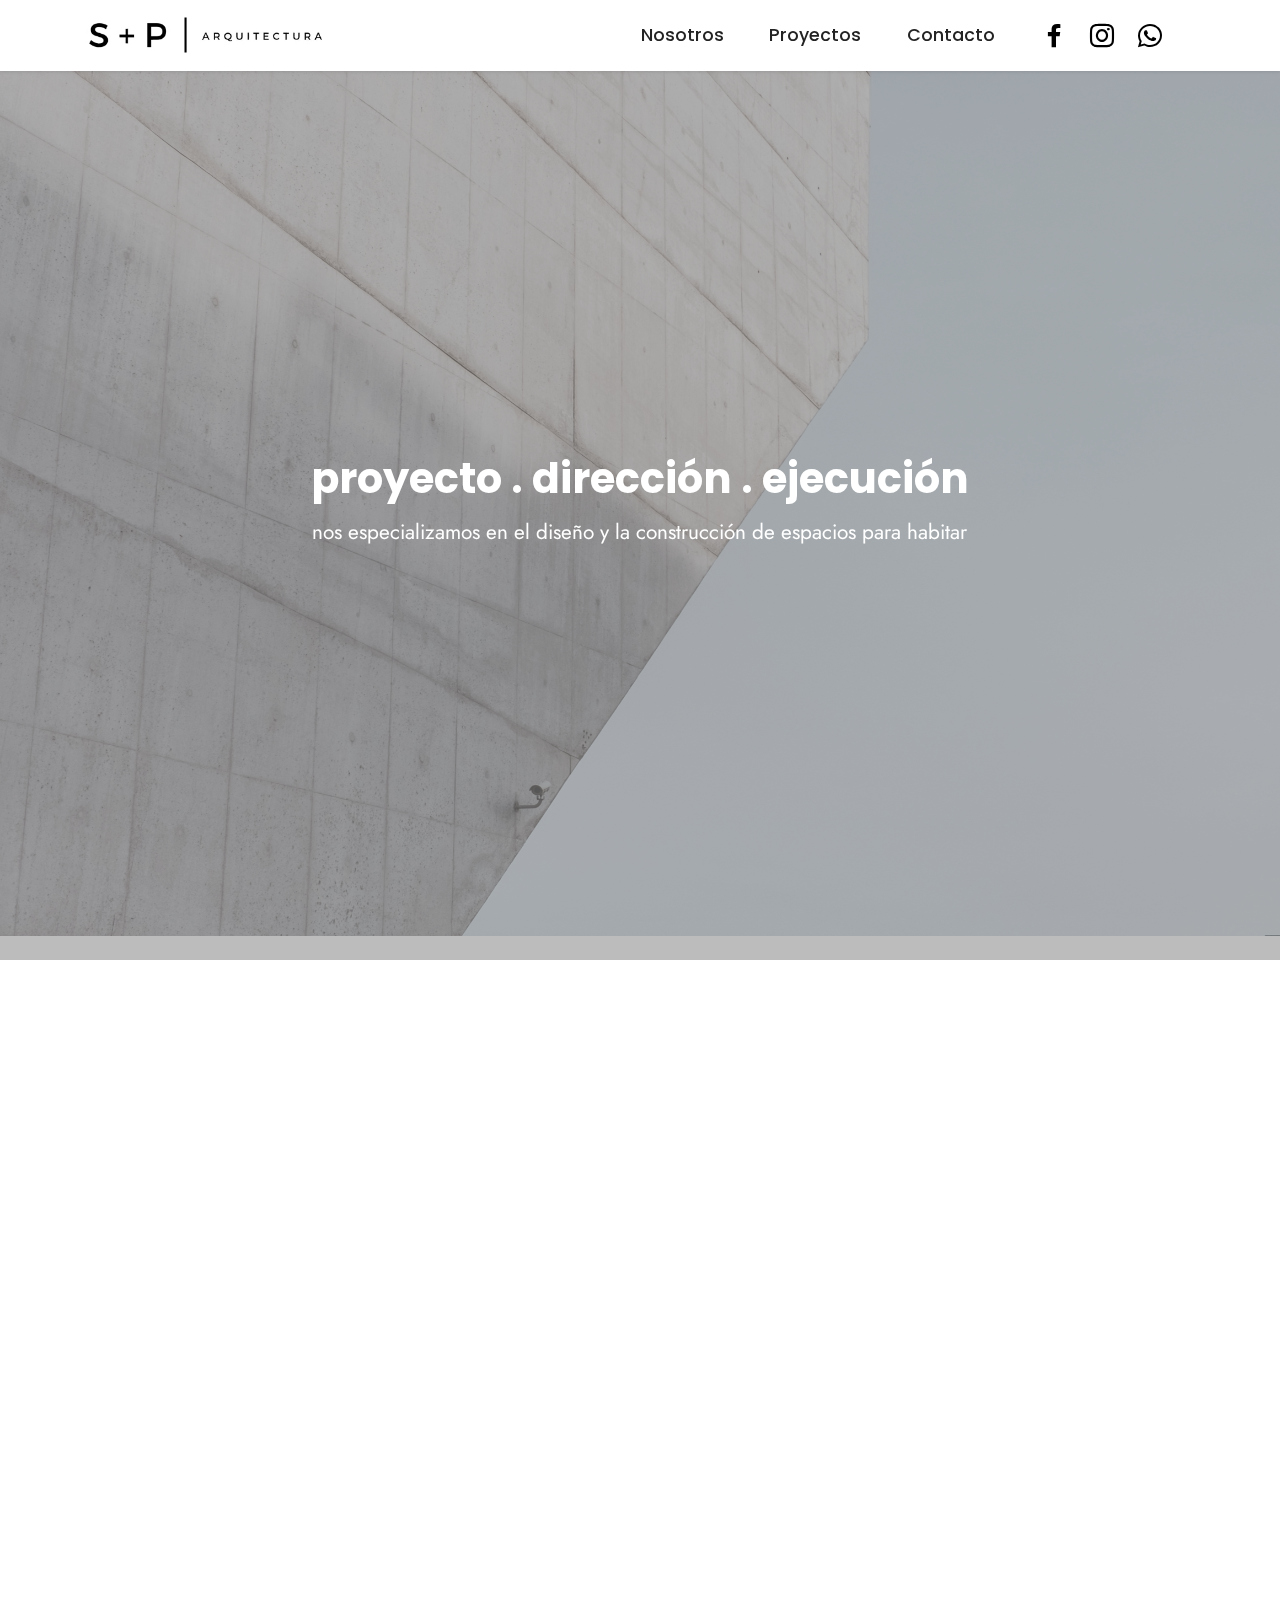
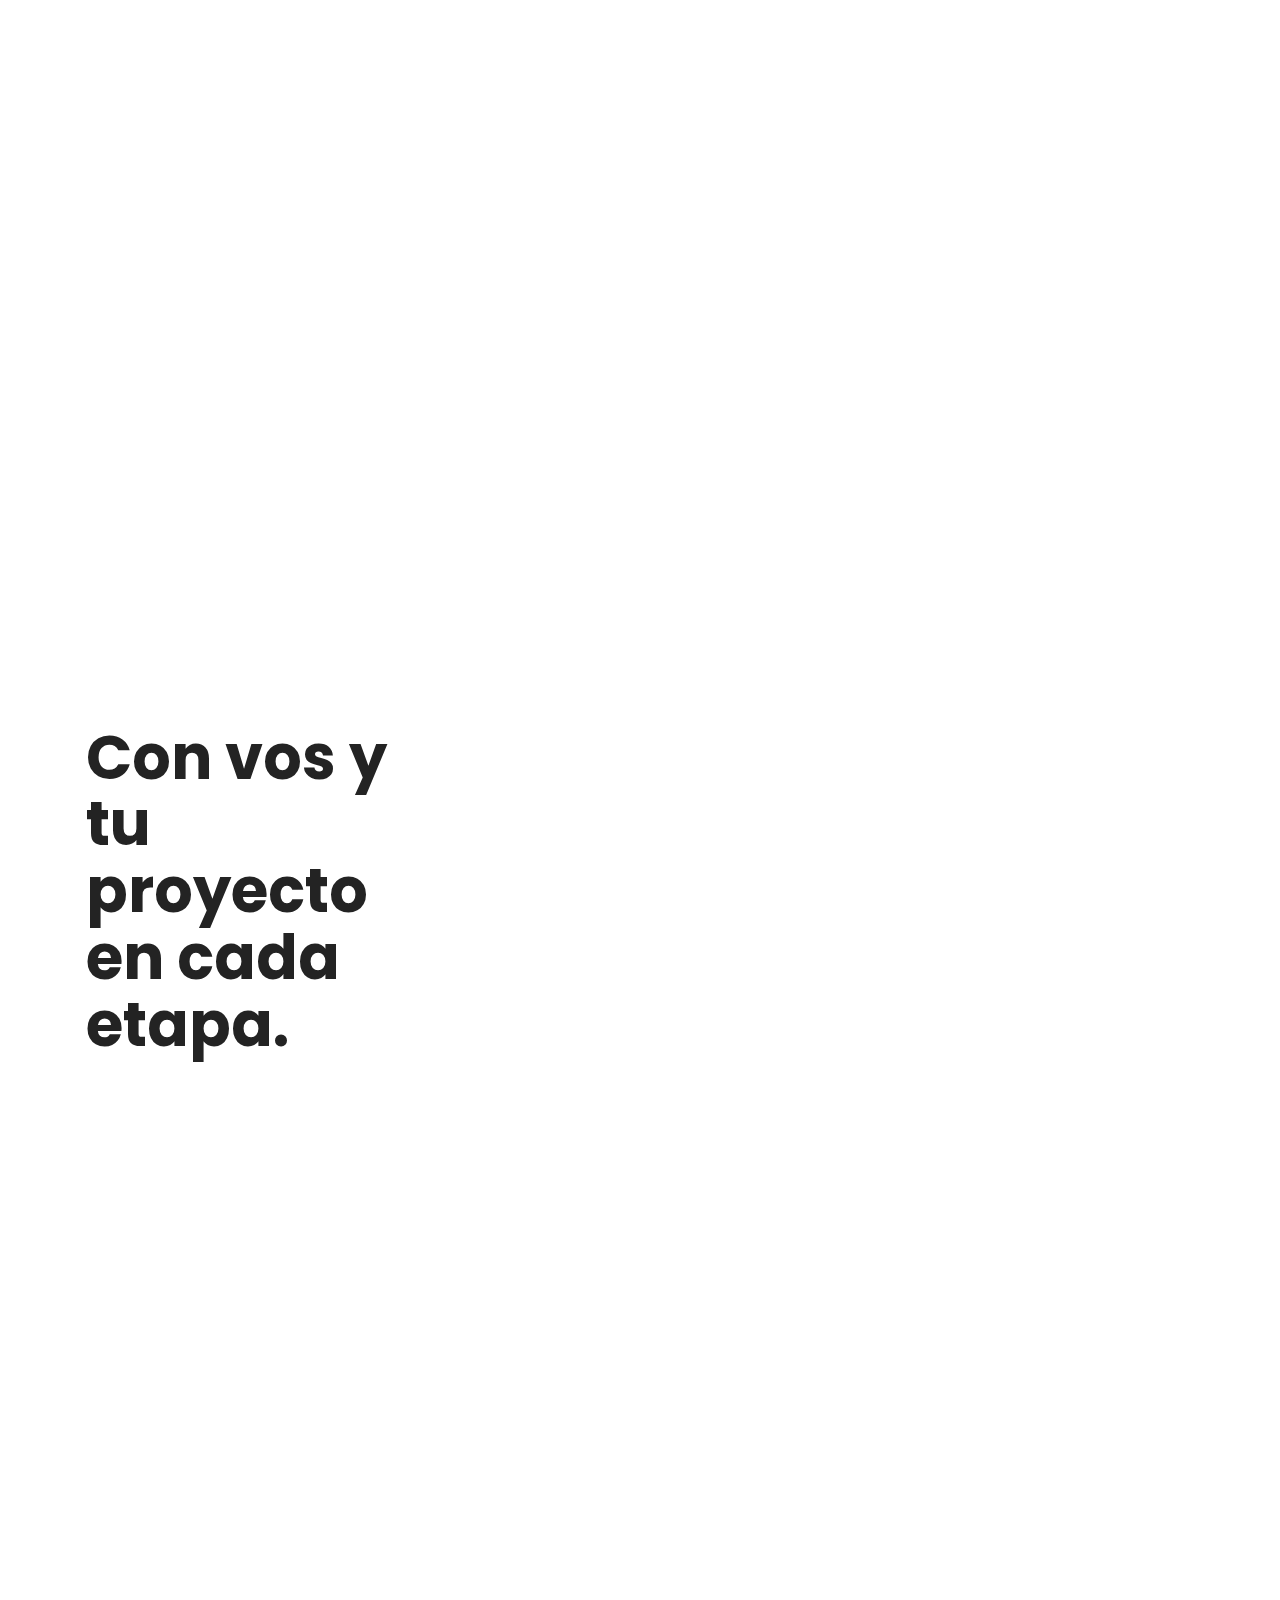
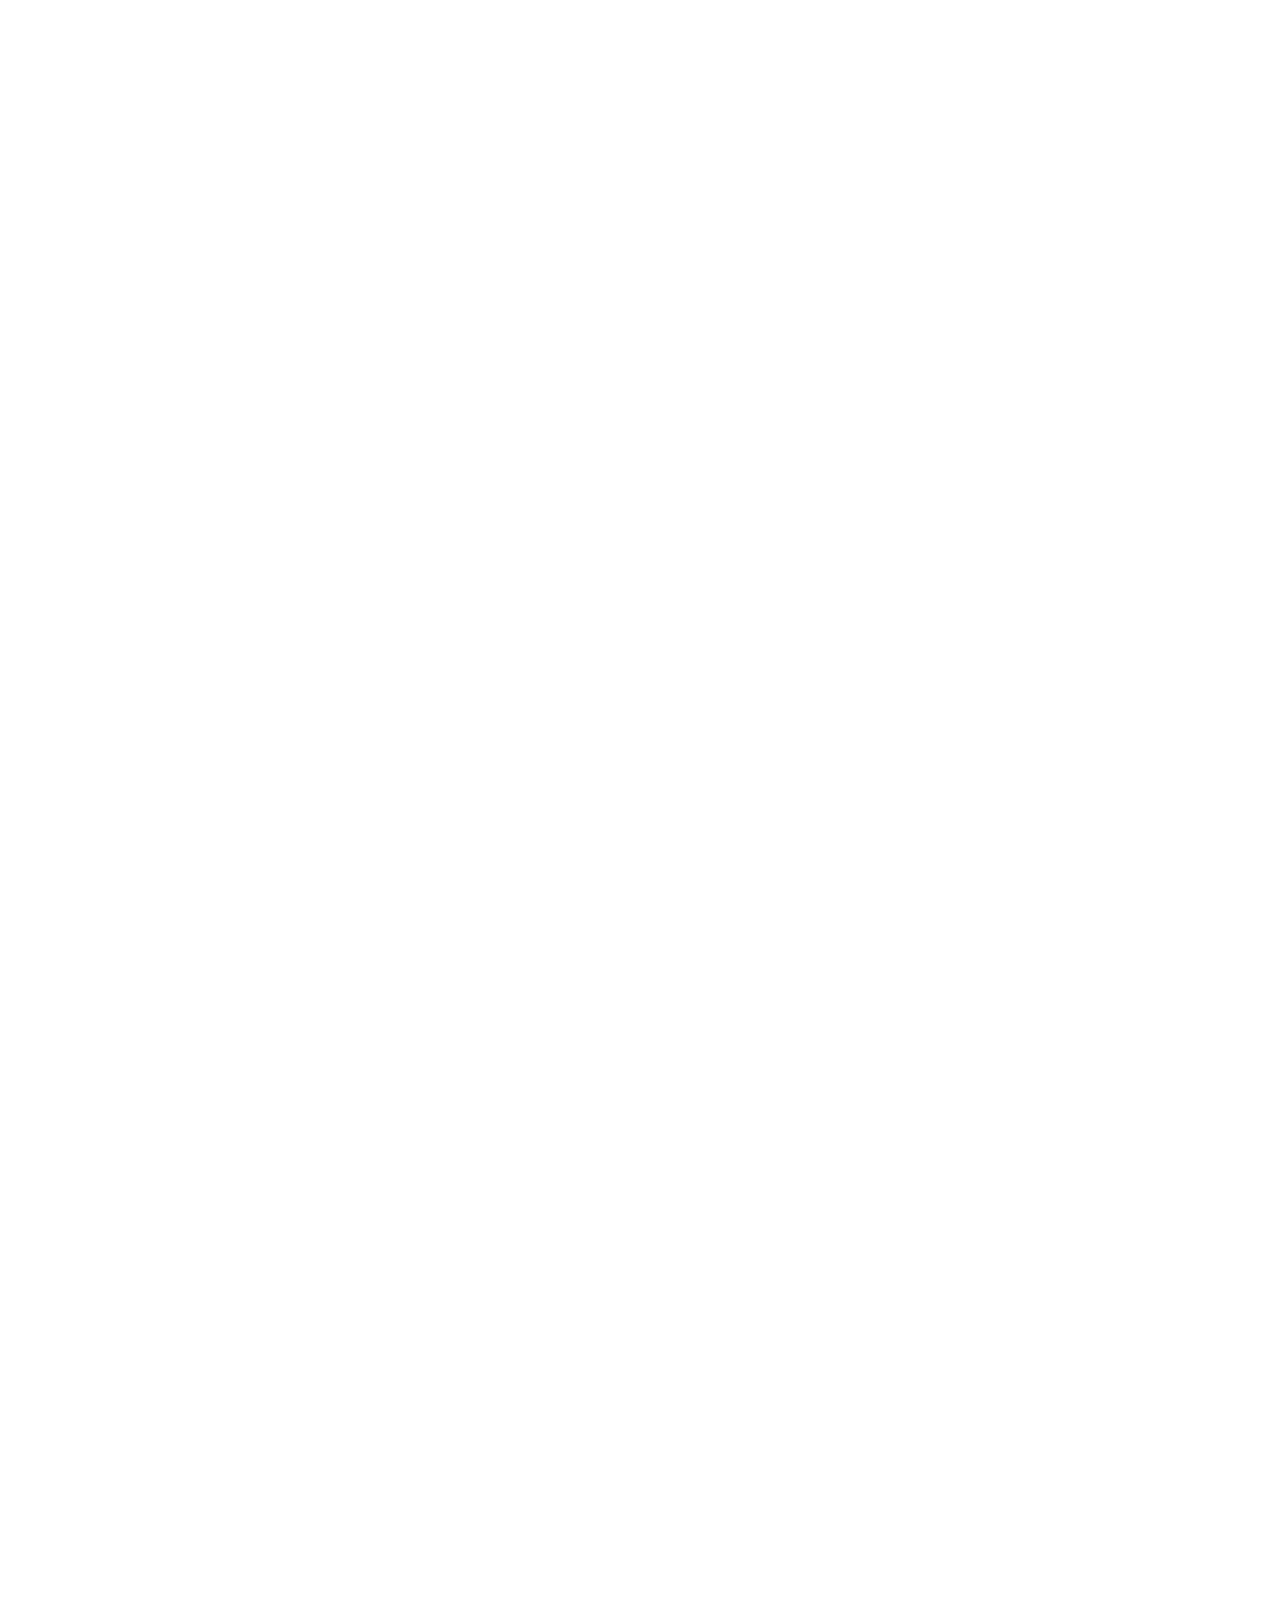
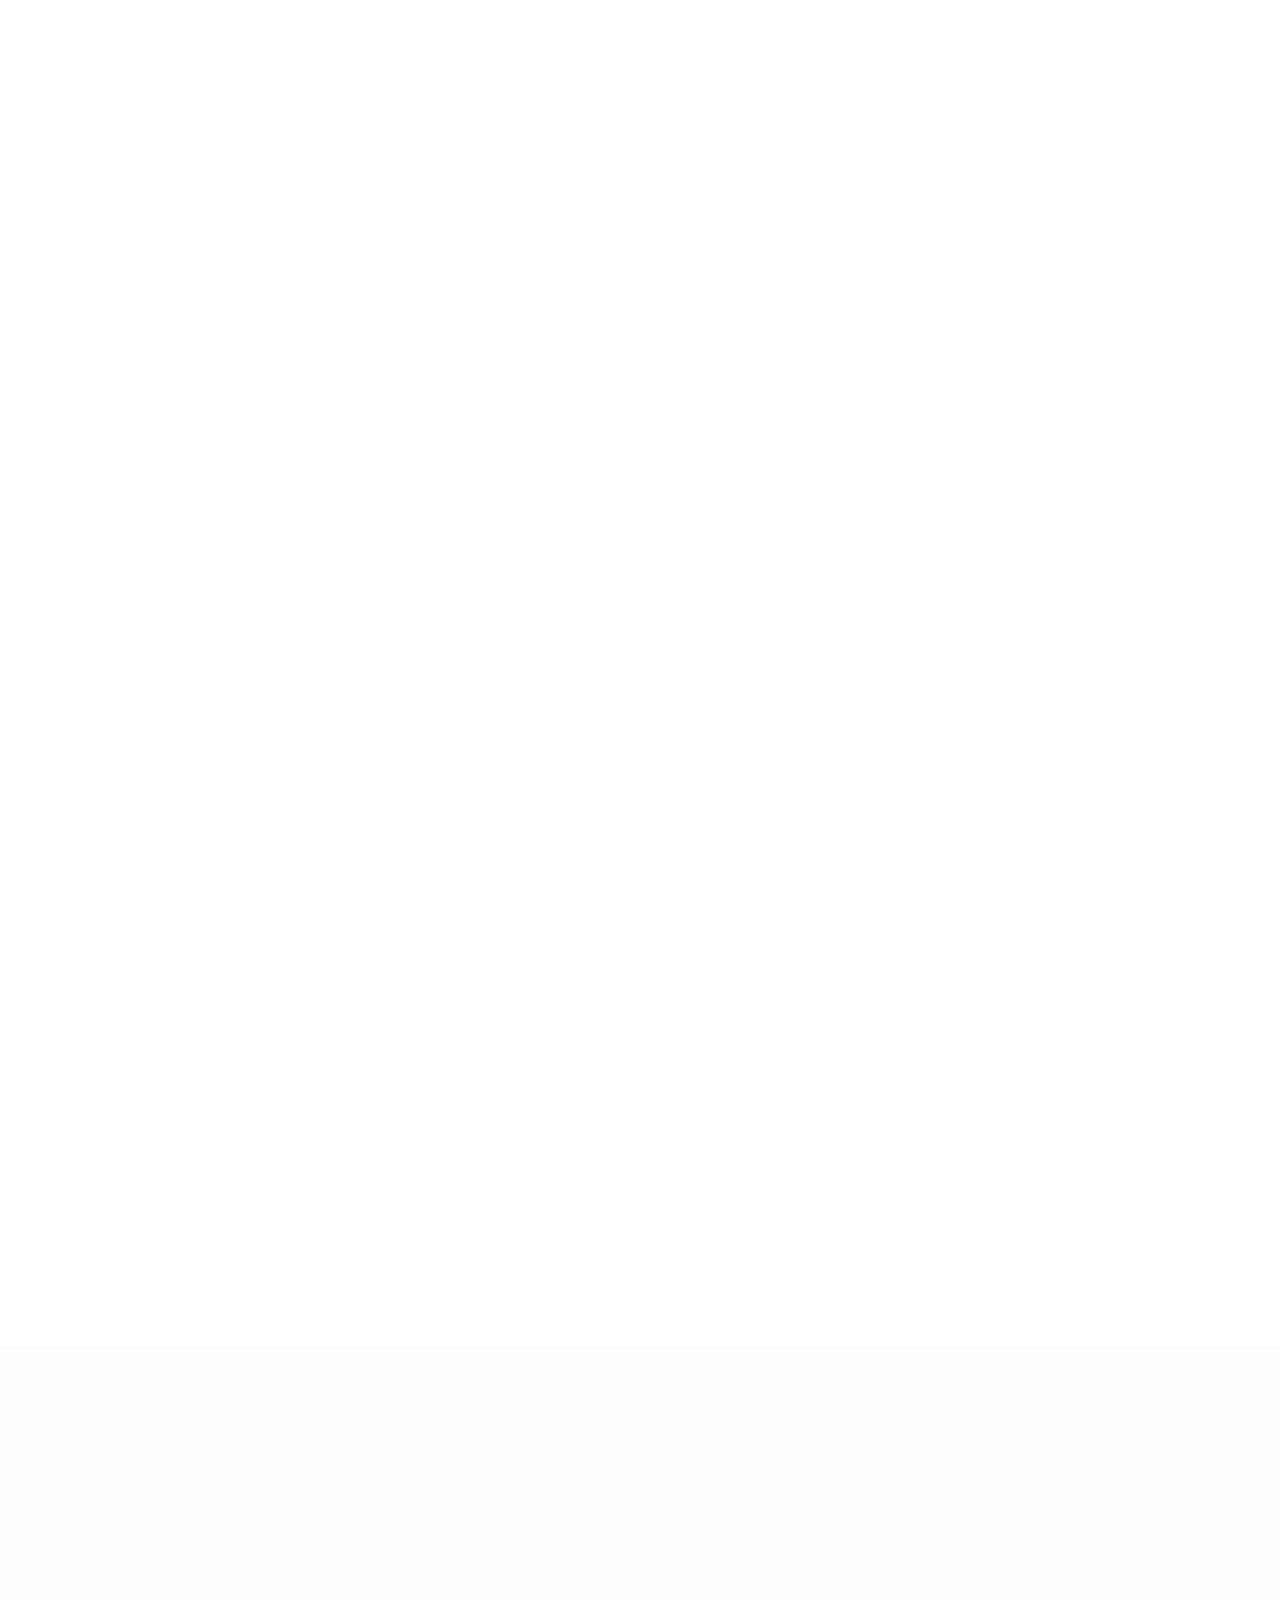
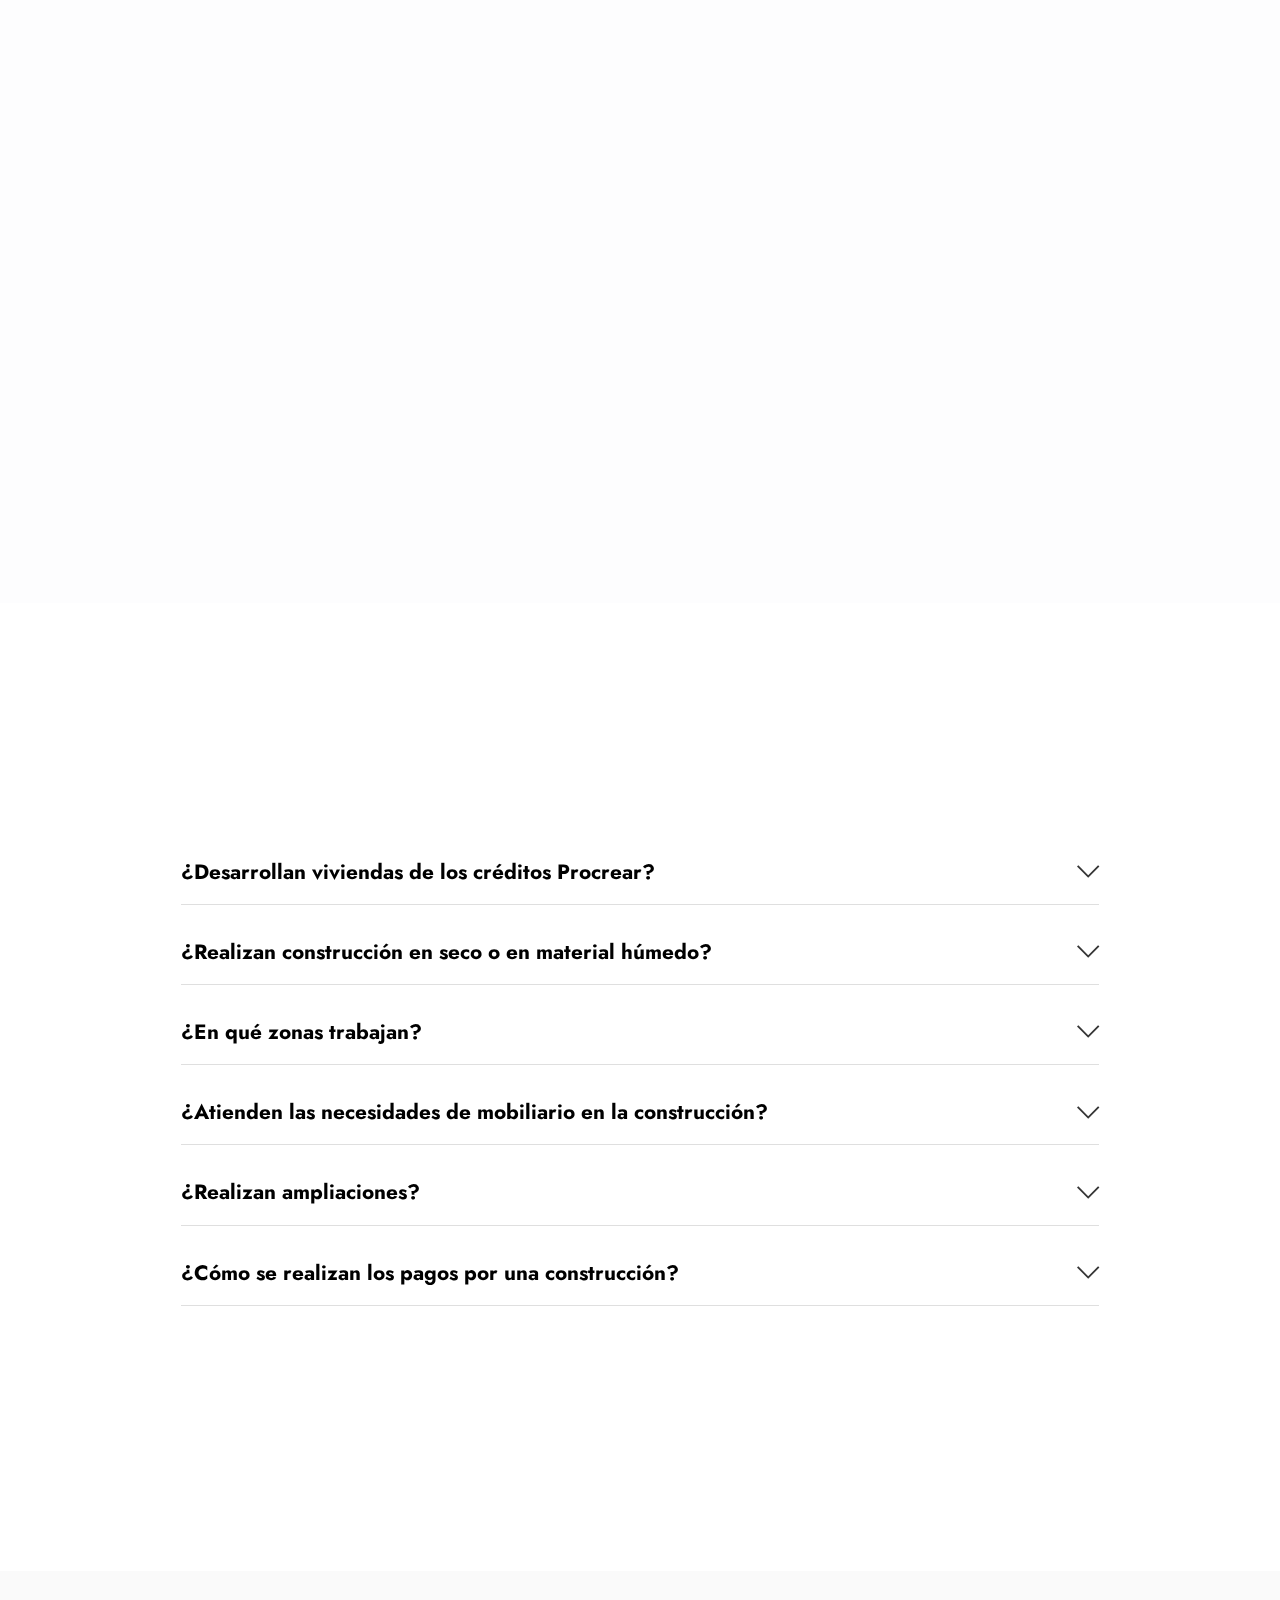
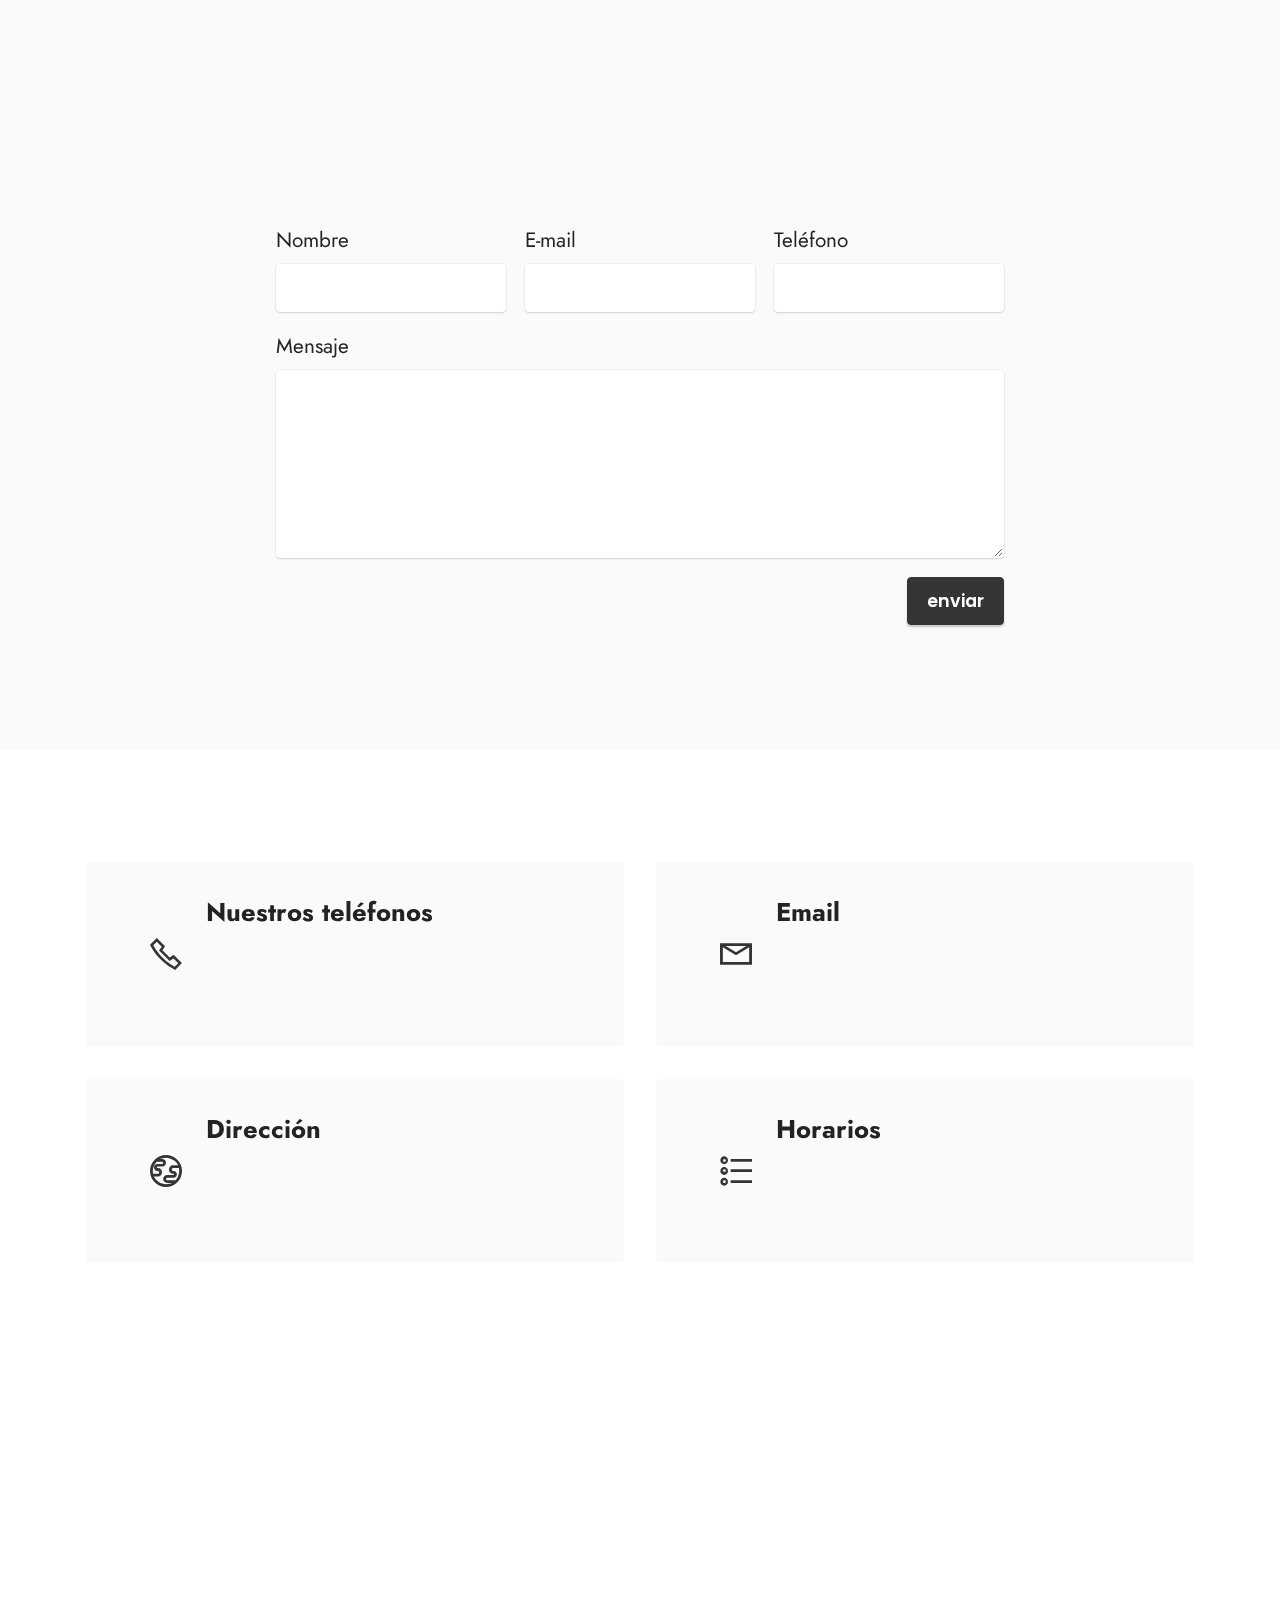
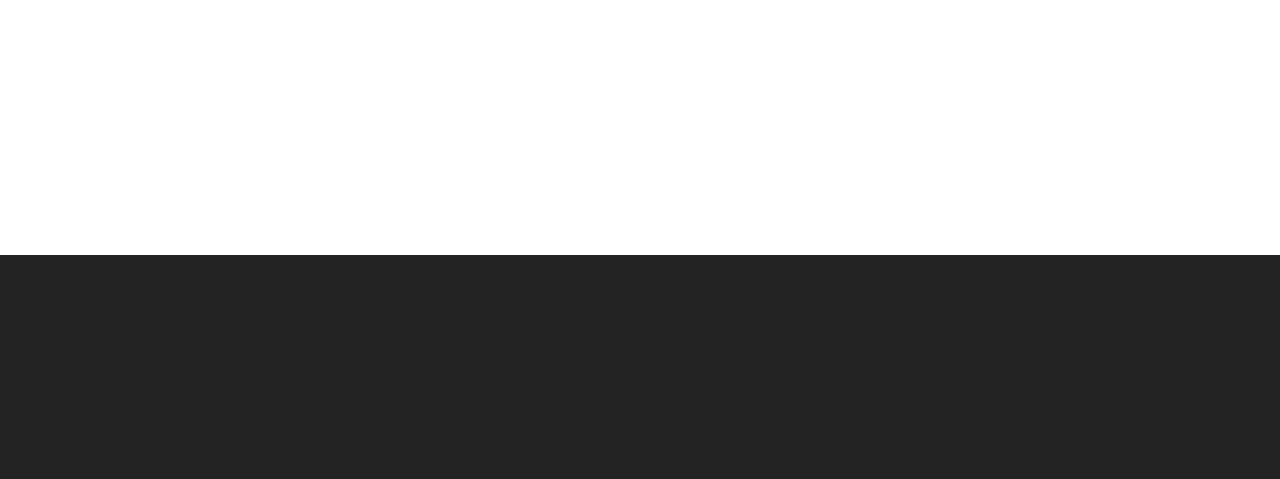
==== index.html @ 1ad1548f "202208131739" ====
<!DOCTYPE html>
<html  >
<head>
  
  <meta charset="UTF-8">
  <meta http-equiv="X-UA-Compatible" content="IE=edge">
  
  <meta name="twitter:card" content="summary_large_image"/>
  <meta name="twitter:image:src" content="">
  <meta property="og:image" content="">
  <meta name="twitter:title" content="S+P Arquitectura">
  <meta name="viewport" content="width=device-width, initial-scale=1, minimum-scale=1">
  <link rel="shortcut icon" href="assets/images/283098102-126815529997784-8054492892515843317-n-copy-128x108.png" type="image/x-icon">
  <meta name="description" content="S+P Arquitectura se dedica al desarrollo urbanístico. Proyectamos, dirigimos y ejecutamos obras en La Plata y alrededores. Ampliaciones y créditos Procrear.">
  
  
  <title>S+P Arquitectura</title>
  <link rel="stylesheet" href="assets/web/assets/mobirise-icons2/mobirise2.css">
  <link rel="stylesheet" href="assets/web/assets/mobirise-icons/mobirise-icons.css">
  <link rel="stylesheet" href="assets/bootstrap/css/bootstrap.min.css">
  <link rel="stylesheet" href="assets/bootstrap/css/bootstrap-grid.min.css">
  <link rel="stylesheet" href="assets/bootstrap/css/bootstrap-reboot.min.css">
  <link rel="stylesheet" href="assets/parallax/jarallax.css">
  <link rel="stylesheet" href="assets/animatecss/animate.css">
  <link rel="stylesheet" href="assets/dropdown/css/style.css">
  <link rel="stylesheet" href="assets/socicon/css/styles.css">
  <link rel="stylesheet" href="assets/theme/css/style.css">
  <link rel="preload" href="https://fonts.googleapis.com/css?family=Poppins:100,100i,200,200i,300,300i,400,400i,500,500i,600,600i,700,700i,800,800i,900,900i&display=swap" as="style" onload="this.onload=null;this.rel='stylesheet'">
  <noscript><link rel="stylesheet" href="https://fonts.googleapis.com/css?family=Poppins:100,100i,200,200i,300,300i,400,400i,500,500i,600,600i,700,700i,800,800i,900,900i&display=swap"></noscript>
  <link rel="preload" href="https://fonts.googleapis.com/css?family=Jost:100,200,300,400,500,600,700,800,900,100i,200i,300i,400i,500i,600i,700i,800i,900i&display=swap" as="style" onload="this.onload=null;this.rel='stylesheet'">
  <noscript><link rel="stylesheet" href="https://fonts.googleapis.com/css?family=Jost:100,200,300,400,500,600,700,800,900,100i,200i,300i,400i,500i,600i,700i,800i,900i&display=swap"></noscript>
  <link rel="preload" as="style" href="assets/mobirise/css/mbr-additional.css"><link rel="stylesheet" href="assets/mobirise/css/mbr-additional.css" type="text/css">
  
  
  
  
</head>
<body>
  
  <section data-bs-version="5.1" class="menu menu3 cid-teotOrFw29" once="menu" id="menu3-0">
    
    <nav class="navbar navbar-dropdown navbar-fixed-top navbar-expand-lg">
        <div class="container">
            <div class="navbar-brand">
                <span class="navbar-logo">
                    
                        <img src="assets/images/navbarsp.jpg" alt="S+P Arquitectura" style="height: 3.1rem;">
                    
                </span>
                
            </div>
            <button class="navbar-toggler" type="button" data-toggle="collapse" data-bs-toggle="collapse" data-target="#navbarSupportedContent" data-bs-target="#navbarSupportedContent" aria-controls="navbarNavAltMarkup" aria-expanded="false" aria-label="Toggle navigation">
                <div class="hamburger">
                    <span></span>
                    <span></span>
                    <span></span>
                    <span></span>
                </div>
            </button>
            <div class="collapse navbar-collapse" id="navbarSupportedContent">
                <ul class="navbar-nav nav-dropdown nav-right" data-app-modern-menu="true"><li class="nav-item"><a class="nav-link link text-black text-primary display-4" href="index.html#image2-4">Nosotros</a></li>
                    <li class="nav-item"><a class="nav-link link text-black text-primary display-4" href="index.html#proyectos">Proyectos</a></li>
                    <li class="nav-item"><a class="nav-link link text-black text-primary display-4" href="index.html#witsec-mailform-r">Contacto</a>
                    </li></ul>
                <div class="icons-menu">
                    <a class="iconfont-wrapper" href="https://www.facebook.com/SMASP-Arquitectura-110803791598958/" target="_blank">
                        <span class="p-2 mbr-iconfont socicon-facebook socicon"></span>
                    </a>
                    <a class="iconfont-wrapper" href="https://www.instagram.com/s.mas.p.arquitectura/" target="_blank">
                        <span class="p-2 mbr-iconfont socicon-instagram socicon"></span>
                    </a>
                    <a class="iconfont-wrapper" href="https://wa.me/542216564732" target="_blank">
                        <span class="p-2 mbr-iconfont socicon-whatsapp socicon"></span>
                    </a>
                    
                </div>
                
            </div>
        </div>
    </nav>
</section>

<section data-bs-version="5.1" class="header4 cid-teotP8NfYS mbr-fullscreen mbr-parallax-background" id="header4-1">

    
    <div class="mbr-overlay"></div>
    <div class="container">
        <div class="row">
            <div class="content-wrap">
                <h1 class="mbr-section-title mbr-fonts-style mbr-white mb-3 display-2">
                    <strong>proyecto . dirección . ejecución</strong></h1>
                <h2 class="mbr-section-title mbr-fonts-style mbr-white mb-3 display-7">nos especializamos en el diseño y la construcción de espacios para habitar</h2>
                

                
            </div>
        </div>
    </div>
</section>

<section data-bs-version="5.1" class="image2 cid-teoxNE9NeO" id="image2-4">
    

    

    <div class="container">
        <div class="row align-items-center">
            <div class="col-12 col-lg-5">
                <div class="image-wrapper">
                    <img src="assets/images/planocasaa-1082x1496.jpg" alt="plano">
                    
                </div>
            </div>
            <div class="col-12 col-lg">
                <div class="text-wrapper">
                    <h3 class="mbr-section-title mbr-fonts-style mb-3 display-2">
                        <strong>Nos adaptamos a tus posibilidades.</strong></h3>
                    <p class="mbr-text mbr-fonts-style display-2">
                        Soluciones precisas que acompañan lo que querés y necesitás.</p>
                </div>
            </div>
        </div>
    </div>
</section>

<section data-bs-version="5.1" class="cid-KCVrXaos79" style="padding:0%;" id="clip">



<div style="position: relative; overflow: hidden; padding-top:calc( 600 / 1920 * 100%);">
<img src="https://res.cloudinary.com/ezenwa/image/upload/v1590745237/test-bars_yednyc.svg" style="position:absolute; top:0; left:0; width:100%; height:100%; border:0;" class="hide">
<video playsinline="playsinline" width="100%" height="100%" style="position:absolute; top:0; left:0; width:100%; height:100%; border:0;" controlslist="nodownload" class="show" autoplay="true" muted="true" loop="true" poster="https://www.recursosposibles.com.ar/filespub/snap01.jpg">
<source type="video/mp4" src="https://www.recursosposibles.com.ar/filespub/onecicle.mp4">
</video>
</div>

</section>

<section data-bs-version="5.1" class="content10 cid-teoIwVILLE" id="content10-a">
    
    <div class="container">
        <div class="row justify-content-center">
            <div class="col-12 col-md">
                
                <h6 class="mbr-section-subtitle mbr-fonts-style mb-4 display-1"><strong>Con vos y tu proyecto en cada etapa.
                </strong></h6>
            </div>
            <div class="col-md-12 col-lg-8">
                <p class="mbr-text mbr-fonts-style display-2">Usamos el método Building Information Modeling y con nuestro equipo de proyecto y ejecución te acompañamos en todo el proceso de obra.</p>
            </div>
        </div>
    </div>
</section>

<section data-bs-version="5.1" class="header9 cid-teqmELLa13" id="header9-1i">

    

    

    <div class="text-center container">
        <div class="row justify-content-center">
            <div class="col-md-12 col-lg-9">
                <div class="image-wrap mb-4">
                    <img src="assets/images/casa-980x549.jpg" alt="SP">
                </div>
                
                <p class="mbr-text mbr-fonts-style display-5">
                    Atendemos la totalidad del proyecto y todos sus rubros.</p>
                <div class="mbr-section-btn mt-3"><a class="btn btn-primary display-4" href="index.html#witsec-mailform-r">CONTACTANOS</a></div>
            </div>
        </div>
    </div>
</section>

<section data-bs-version="5.1" class="features3 cid-teq1ERF6SD" id="proyectos">
    
    
    <div class="container">
        <div class="mbr-section-head">
            <h4 class="mbr-section-title mbr-fonts-style align-center mb-0 display-2">
                <strong>Conocé lo que hacemos</strong></h4>
            <h5 class="mbr-section-subtitle mbr-fonts-style align-center mb-0 mt-2 display-5">Estas son algunos de los trabajos que tenemos en curso.</h5>
        </div>
        <div class="row mt-4">
            <div class="item features-image сol-12 col-md-6 col-lg-3 active">
                <div class="item-wrapper">
                    <div class="item-img">
                        <a href="https://www.instagram.com/stories/highlights/17907098996587037/" target="_blank"><img src="assets/images/ampliacionvqslideweb-596x1060.jpg" alt="Ampliación VQ"></a>
                    </div>
                    <div class="item-content">
                        <h5 class="item-title mbr-fonts-style display-7"><a href="https://www.instagram.com/stories/highlights/17907098996587037/" class="text-primary" target="_blank">Ampliación VQ</a></h5>
                        
                        
                    </div>
                    
                </div>
            </div>
            <div class="item features-image сol-12 col-md-6 col-lg-3">
                <div class="item-wrapper">
                    <div class="item-img">
                        <a href="casa-procrear.html"><img src="assets/images/casaa-720x1280.jpg" alt="Casa A" data-slide-to="1" data-bs-slide-to="1"></a>
                    </div>
                    <div class="item-content">
                        <h5 class="item-title mbr-fonts-style display-7"><a href="casa-procrear.html" class="text-primary">Casa A</a></h5>
                        
                        
                    </div>
                    
                </div>
            </div><div class="item features-image сol-12 col-md-6 col-lg-3">
                <div class="item-wrapper">
                    <div class="item-img">
                        <a href="https://www.instagram.com/stories/highlights/17985856156508350/" target="_blank"><img src="assets/images/casab-720x1280.jpg" alt="Casa B" data-slide-to="2" data-bs-slide-to="2"></a>
                    </div>
                    <div class="item-content">
                        <h5 class="item-title mbr-fonts-style display-7"><a href="https://www.instagram.com/stories/highlights/17985856156508350/" class="text-primary" target="_blank">Casa B</a></h5>
                        
                        
                    </div>
                    
                </div>
            </div><div class="item features-image сol-12 col-md-6 col-lg-3">
                <div class="item-wrapper">
                    <div class="item-img">
                        <a href="https://www.instagram.com/stories/highlights/17944599242048919/" target="_blank"><img src="assets/images/casau-720x1280.jpg" alt="Casa U" data-slide-to="3" data-bs-slide-to="3"></a>
                    </div>
                    <div class="item-content">
                        <h5 class="item-title mbr-fonts-style display-7"><a href="https://www.instagram.com/stories/highlights/17944599242048919/" class="text-primary" target="_blank">Casa U</a></h5>
                        
                        
                    </div>
                    
                </div>
            </div>
            
                        
        </div>
    </div>
</section>

<section data-bs-version="5.1" class="header4 cid-teoXwqO0V9" id="header4-f">

    
    
    <div class="container">
        <div class="row">
            <div class="content-wrap">
                <h1 class="mbr-section-title mbr-fonts-style mbr-white mb-3 display-1"><strong>proyecto . dirección . ejecución</strong></h1>
                
                

                
            </div>
        </div>
    </div>
</section>

<section data-bs-version="5.1" class="slider2 cid-teoVAYzWBc" id="slider2-d">
    

    
    <div class="container-fluid">
        <div class="row justify-content-center">
            <div class="col-12 col-md-11 col-lg-12">
                <div class="carousel slide carousel-fade" id="teqouaeXz9" data-ride="carousel" data-bs-ride="carousel" data-interval="10000" data-bs-interval="10000">
                    
                    <ol class="carousel-indicators">
                        <li data-slide-to="0" data-bs-slide-to="0" class="active" data-target="#teqouaeXz9" data-bs-target="#teqouaeXz9"></li>
                        <li data-slide-to="1" data-bs-slide-to="1" data-target="#teqouaeXz9" data-bs-target="#teqouaeXz9"></li>
                        <li data-slide-to="2" data-bs-slide-to="2" data-target="#teqouaeXz9" data-bs-target="#teqouaeXz9"></li><li data-slide-to="3" data-bs-slide-to="3" data-target="#teqouaeXz9" data-bs-target="#teqouaeXz9"></li><li data-slide-to="4" data-bs-slide-to="4" data-target="#teqouaeXz9" data-bs-target="#teqouaeXz9"></li><li data-slide-to="5" data-bs-slide-to="5" data-target="#teqouaeXz9" data-bs-target="#teqouaeXz9"></li><li data-slide-to="6" data-bs-slide-to="6" data-target="#teqouaeXz9" data-bs-target="#teqouaeXz9"></li><li data-slide-to="7" data-bs-slide-to="7" data-target="#teqouaeXz9" data-bs-target="#teqouaeXz9"></li><li data-slide-to="8" data-bs-slide-to="8" data-target="#teqouaeXz9" data-bs-target="#teqouaeXz9"></li><li data-slide-to="9" data-bs-slide-to="9" data-target="#teqouaeXz9" data-bs-target="#teqouaeXz9"></li>
                    </ol>
                    <div class="carousel-inner">
                        
                        
                        <div class="carousel-item slider-image item active">
                            <div class="item-wrapper">
                                <img class="d-block w-100" src="assets/images/obracasaa1-1280x720.jpg" alt="Mobirise Website Builder" data-slide-to="3" data-bs-slide-to="3">
                                
                            </div>
                        </div><div class="carousel-item slider-image item">
                            <div class="item-wrapper">
                                <img class="d-block w-100" src="assets/images/obracasaa2-1280x720.jpg" alt="Mobirise Website Builder" data-slide-to="4" data-bs-slide-to="4">
                                
                            </div>
                        </div><div class="carousel-item slider-image item">
                            <div class="item-wrapper">
                                <img class="d-block w-100" src="assets/images/obracasaa3-1280x720.jpg" alt="Mobirise Website Builder" data-slide-to="5" data-bs-slide-to="5">
                                
                            </div>
                        </div><div class="carousel-item slider-image item">
                            <div class="item-wrapper">
                                <img class="d-block w-100" src="assets/images/obracasaa4-1280x720.jpg" alt="Mobirise Website Builder" data-slide-to="6" data-bs-slide-to="6">
                                
                            </div>
                        </div><div class="carousel-item slider-image item">
                            <div class="item-wrapper">
                                <img class="d-block w-100" src="assets/images/obracasaa5-1280x720.jpg" alt="Mobirise Website Builder" data-slide-to="7" data-bs-slide-to="7">
                                
                            </div>
                        </div><div class="carousel-item slider-image item">
                            <div class="item-wrapper">
                                <img class="d-block w-100" src="assets/images/obracasaa6-1280x720.jpg" alt="Mobirise Website Builder" data-slide-to="8" data-bs-slide-to="8">
                                
                            </div>
                        </div><div class="carousel-item slider-image item">
                            <div class="item-wrapper">
                                <img class="d-block w-100" src="assets/images/obracasaa7-1280x720.jpg" alt="Mobirise Website Builder" data-slide-to="9" data-bs-slide-to="9">
                                
                            </div>
                        </div><div class="carousel-item slider-image item">
                            <div class="item-wrapper">
                                <img class="d-block w-100" src="assets/images/obracasaa8-1280x720.jpg" alt="Mobirise Website Builder" data-slide-to="10" data-bs-slide-to="10">
                                
                            </div>
                        </div><div class="carousel-item slider-image item">
                            <div class="item-wrapper">
                                <img class="d-block w-100" src="assets/images/obracasaa9-1280x720.jpg" alt="Mobirise Website Builder" data-slide-to="11" data-bs-slide-to="11">
                                
                            </div>
                        </div><div class="carousel-item slider-image item">
                            <div class="item-wrapper">
                                <img class="d-block w-100" src="assets/images/obracasaa10-1280x720.jpg" alt="Mobirise Website Builder" data-slide-to="12" data-bs-slide-to="12">
                                
                            </div>
                        </div>
                    </div>
                    <a class="carousel-control carousel-control-prev" role="button" data-slide="prev" data-bs-slide="prev" href="#teqouaeXz9">
                        <span class="mobi-mbri mobi-mbri-arrow-prev" aria-hidden="true"></span>
                        <span class="sr-only visually-hidden">Previous</span>
                    </a>
                    <a class="carousel-control carousel-control-next" role="button" data-slide="next" data-bs-slide="next" href="#teqouaeXz9">
                        <span class="mobi-mbri mobi-mbri-arrow-next" aria-hidden="true"></span>
                        <span class="sr-only visually-hidden">Next</span>
                    </a>
                </div>
            </div>
        </div>
    </div>
</section>

<section data-bs-version="5.1" class="content5 cid-teoWM3fVnq" id="content5-e">
    
    <div class="container">
        <div class="row justify-content-center">
            <div class="col-md-12 col-lg-10">
                
                
                <p class="mbr-text mbr-fonts-style display-7">S+P Arquitectura | Casa A</p>
            </div>
        </div>
    </div>
</section>

<section data-bs-version="5.1" class="image2 cid-teoY7pvl5q" id="image2-g">
    

    

    <div class="container">
        <div class="row align-items-center">
            <div class="col-12 col-lg-6">
                <div class="image-wrapper">
                    <img src="assets/images/299150585-149068807772456-9134233061442707165-n-3-1080x1080.jpeg" alt="Casa">
                    
                </div>
            </div>
            <div class="col-12 col-lg">
                <div class="text-wrapper">
                    <h3 class="mbr-section-title mbr-fonts-style mb-3 display-1"><strong>Trabajamos con créditos Procrear</strong></h3>
                    <p class="mbr-text mbr-fonts-style display-7">Los créditos hipotecarios Procrear ofrecen soluciones que atienden las demandas habitacionales desde una política pública de desarrollos urbanísticos.<br><br>Si tenés un crédito Procrear y deseás poner en marcha el diseño y construcción de tu vivienda lo antes posible, no dejes de contactarnos. Te asesoramos en el desarrollo de un proyecto que se ajuste a tus necesidades.<br><br>Proyectamos, dirigimos y ejecutamos.</p>
                </div>
            </div>
        </div>
    </div>
</section>

<section data-bs-version="5.1" class="content16 cid-tep3QDmMAW" id="content16-j">

    

    
    <div class="container">
        <div class="row justify-content-center">
            <div class="col-12 col-md-10">
                <div class="mbr-section-head align-center mb-4">
                    <h3 class="mbr-section-title mb-0 mbr-fonts-style display-2">
                        <strong>Preguntas frecuentes</strong></h3>
                    
                </div>
                <div id="bootstrap-accordion_11" class="panel-group accordionStyles accordion" role="tablist" aria-multiselectable="true">
                    <div class="card mb-3">
                        <div class="card-header" role="tab" id="headingOne">
                            <a role="button" class="panel-title collapsed" data-toggle="collapse" data-bs-toggle="collapse" data-core="" href="#collapse1_11" aria-expanded="false" aria-controls="collapse1">
                                <h6 class="panel-title-edit mbr-fonts-style mb-0 display-7"><strong>¿Desarrollan viviendas de los créditos Procrear?</strong></h6>
                                <span class="sign mbr-iconfont mbri-arrow-down"></span>
                            </a>
                        </div>
                        <div id="collapse1_11" class="panel-collapse noScroll collapse" role="tabpanel" aria-labelledby="headingOne" data-parent="#accordion" data-bs-parent="#bootstrap-accordion_11">
                            <div class="panel-body">
                                <p class="mbr-fonts-style panel-text display-4">Si. Trabajamos la totalidad del proyecto Procrear en todos sus modelos. Integramos los rubros de la obra para maximizar la inversión realizada con el capital disponible al momento del otorgamiento.</p>
                            </div>
                        </div>
                    </div>
                    <div class="card mb-3">
                        <div class="card-header" role="tab" id="headingOne">
                            <a role="button" class="panel-title collapsed" data-toggle="collapse" data-bs-toggle="collapse" data-core="" href="#collapse2_11" aria-expanded="false" aria-controls="collapse2">
                                <h6 class="panel-title-edit mbr-fonts-style mb-0 display-7"><strong>¿Realizan construcción en seco o en material húmedo?</strong></h6>
                                <span class="sign mbr-iconfont mbri-arrow-down"></span>
                            </a>
                        </div>
                        <div id="collapse2_11" class="panel-collapse noScroll collapse" role="tabpanel" aria-labelledby="headingOne" data-parent="#accordion" data-bs-parent="#bootstrap-accordion_11">
                            <div class="panel-body">
                                <p class="mbr-fonts-style panel-text display-4">
                                    Trabajamos ambos modelos de construcción según los requerimientos del proyecto, adaptándonos a las necesidades y deseos de nuestros clientes.</p>
                            </div>
                        </div>
                    </div>
                    <div class="card mb-3">
                        <div class="card-header" role="tab" id="headingOne">
                            <a role="button" class="panel-title collapsed" data-toggle="collapse" data-bs-toggle="collapse" data-core="" href="#collapse3_11" aria-expanded="false" aria-controls="collapse3">
                                <h6 class="panel-title-edit mbr-fonts-style mb-0 display-7"><strong>¿En qué zonas trabajan?</strong></h6>
                                <span class="sign mbr-iconfont mbri-arrow-down"></span>
                            </a>
                        </div>
                        <div id="collapse3_11" class="panel-collapse noScroll collapse" role="tabpanel" aria-labelledby="headingOne" data-parent="#accordion" data-bs-parent="#bootstrap-accordion_11">
                            <div class="panel-body">
                                <p class="mbr-fonts-style panel-text display-4">
                                    Trabajamos en la zona de La Plata, Provincia de Buenos Aires, y alrededores. Consultanos por tu proyecto y su ubicación.</p>
                            </div>
                        </div>
                    </div>
                    <div class="card mb-3">
                        <div class="card-header" role="tab" id="headingOne">
                            <a role="button" class="panel-title collapsed" data-toggle="collapse" data-bs-toggle="collapse" data-core="" href="#collapse4_11" aria-expanded="false" aria-controls="collapse4">
                                <h6 class="panel-title-edit mbr-fonts-style mb-0 display-7"><strong>¿Atienden las necesidades de mobiliario en la construcción?</strong></h6>
                                <span class="sign mbr-iconfont mbri-arrow-down"></span>
                            </a>
                        </div>
                        <div id="collapse4_11" class="panel-collapse noScroll collapse" role="tabpanel" aria-labelledby="headingOne" data-parent="#accordion" data-bs-parent="#bootstrap-accordion_11">
                            <div class="panel-body">
                                <p class="mbr-fonts-style panel-text display-4">
                                    Si. Trabajamos cada proyecto en su totalidad. Esto incluye necesidades específicas en el diseño de mobiliario que se adapte a los requisitos de cada vivienda.</p>
                            </div>
                        </div>
                    </div>
                    <div class="card mb-3">
                        <div class="card-header" role="tab" id="headingOne">
                            <a role="button" class="panel-title collapsed" data-toggle="collapse" data-bs-toggle="collapse" data-core="" href="#collapse5_11" aria-expanded="false" aria-controls="collapse5">
                                <h6 class="panel-title-edit mbr-fonts-style mb-0 display-7"><strong>¿Realizan ampliaciones?</strong></h6>
                                <span class="sign mbr-iconfont mbri-arrow-down"></span>
                            </a>
                        </div>
                        <div id="collapse5_11" class="panel-collapse noScroll collapse" role="tabpanel" aria-labelledby="headingOne" data-parent="#accordion" data-bs-parent="#bootstrap-accordion_11">
                            <div class="panel-body">
                                <p class="mbr-fonts-style panel-text display-4">
                                    Si. Diseñamos y proyectamos ampliaciones de proyectos existentes.&nbsp;A su vez, todos nuestros desarrollos toman en cuenta la posibilidad de una expansión de la vivienda a lo largo del tiempo.</p>
                            </div>
                        </div>
                    </div>
                    <div class="card mb-3">
                        <div class="card-header" role="tab" id="headingOne">
                            <a role="button" class="panel-title collapsed" data-toggle="collapse" data-bs-toggle="collapse" data-core="" href="#collapse6_11" aria-expanded="false" aria-controls="collapse6">
                                <h6 class="panel-title-edit mbr-fonts-style mb-0 display-7"><strong>¿Cómo se realizan los pagos por una construcción?</strong></h6>
                                <span class="sign mbr-iconfont mbri-arrow-down"></span>
                            </a>
                        </div>
                        <div id="collapse6_11" class="panel-collapse noScroll collapse" role="tabpanel" aria-labelledby="headingOne" data-parent="#accordion" data-bs-parent="#bootstrap-accordion_11">
                            <div class="panel-body">
                                <p class="mbr-fonts-style panel-text display-4">Una vez abordado el diseño del proyecto acordamos un plan de desembolsos vinculados al avance de la obra. Esto le permite a nuestros clientes previsibilidad en el desarrollo de la construcción.</p>
                            </div>
                        </div>
                    </div>
                </div>
            </div>
        </div>
    </div>
</section>

<section data-bs-version="5.1" class="content5 cid-tep8yibwRk" id="content5-n">
    
    <div class="container">
        <div class="row justify-content-center">
            <div class="col-md-12 col-lg-10">
                
                
                <p class="mbr-text mbr-fonts-style display-5"><strong>
                    ¿Tenés otras consultas?</strong></p>
            </div>
        </div>
    </div>
</section>

<section data-bs-version="5.1" class="content11 cid-tep8xInbC1" id="content11-m">
    
    <div class="container">
        <div class="row justify-content-center">
            <div class="col-md-12 col-lg-10">
                <div class="mbr-section-btn align-center"><a class="btn btn-primary display-4" href="index.html#witsec-mailform-r">CONTACTANOS</a></div>
            </div>
        </div>
    </div>
</section>

<section class="witsec-mailform mbr-section cid-tepQmf7CZj" id="witsec-mailform-r" data-rv-view="1473">

  

  
  <div class="container">
    <div class="row justify-content-center">
      <div class="title col-12 col-lg-8">
        <h2 class="mbr-section-title align-center pb-3 mbr-fonts-style display-2"><strong>
          Escribinos</strong></h2>
        <h3 class="mbr-section-subtitle align-center mbr-light pb-3 mbr-fonts-style display-5">Completá el formulario de contacto y nos comunicamos con vos.</h3>
      </div>
    </div>
  </div>
  <div class="container">
    <div class="row justify-content-center">
      <div class="media-container-column col-lg-8">
          <form class="mbr-form">
<input type="hidden" name="disableButton" value="1">
            
            <input type="hidden" name="subject" value="Mensaje desde página web.">
            
            
            
            

            <div class="rowflexrev flex-column-reverse">
              <div class="row">
                <div class="col-md-12 form-group ws-form-alerts">
                  <div hidden="hidden" class="alert alert-success col-12 mbr-alert-success mbr-fonts-style display-7">Gracias por contactarnos. Responderemos a la brevedad.</div>
                  <div hidden="hidden" class="alert alert-danger col-12 mbr-alert-danger mbr-fonts-style display-7">Gracias por contactarnos.&nbsp;</div>
                </div>
              </div>

              <div class="row">
                <div class="col-md-4 form-group">
                  <p class="mbr-section-labels mbr-fonts-style display-7">Nombre</p>
                  <input type="text" name="name" required="required" class="form-control display-7">
                </div>
                <div class="col-md-4 form-group">
                  <p class="mbr-section-labels mbr-fonts-style display-7">E-mail</p>
                  <input type="email" name="email" required="required" class="form-control display-7">
                </div>
                <div class="col-md-4 form-group">
                  <p class="mbr-section-labels mbr-fonts-style display-7">Teléfono</p>
                  <input type="tel" name="phone" class="form-control display-7">
                </div>
                <div class="col-md-12 form-group">
                  <p class="mbr-section-labels mbr-fonts-style display-7">Mensaje</p>
                  <textarea name="message" required="required" class="form-control display-7"></textarea>
                </div>
                
                
                
                
                <div class="col-md-12 input-group-btn align-right"><button type="submit" class="btn btn-primary btn-form display-4">enviar</button></div>
              </div>
            </div>
        </form>
      </div>
    </div>
  </div>
</section>

<section data-bs-version="5.1" class="contacts2 cid-teq83XhUKc" id="contacts2-z">
    <!---->
    
    
    <div class="container">
        
        <div class="row justify-content-center mt-4">
            <div class="card col-12 col-md-6">
                <div class="card-wrapper">
                    <div class="image-wrapper">
                        <span class="mbr-iconfont mobi-mbri-phone mobi-mbri"></span>
                    </div>
                    <div class="text-wrapper">
                        <h6 class="card-title mbr-fonts-style mb-1 display-5">
                            <strong>Nuestros teléfonos</strong></h6>
                        <p class="mbr-text mbr-fonts-style display-7"><a href="https://wa.me/542216564732" class="text-primary" target="_blank">+54 (221) 656 4732</a><br><a href="https://wa.me/542216564732" class="text-primary" target="_blank">+54 (221) 649 2538</a></p>
                    </div>
                </div>
            </div>
            <div class="card col-12 col-md-6">
                <div class="card-wrapper">
                    <div class="image-wrapper">
                        <span class="mbr-iconfont mobi-mbri-letter mobi-mbri"></span>
                    </div>
                    <div class="text-wrapper">
                        <h6 class="card-title mbr-fonts-style mb-1 display-5">
                            <strong>Email</strong>
                        </h6>
                        <p class="mbr-text mbr-fonts-style display-7">
                            <a href="mailto:info@smasparquitectura.com.ar" class="text-primary">info@smasparquitectura.com.ar</a></p>
                    </div>
                </div>
            </div>
            <div class="card col-12 col-md-6">
                <div class="card-wrapper">
                    <div class="image-wrapper">
                        <span class="mbr-iconfont mobi-mbri-globe mobi-mbri"></span>
                    </div>
                    <div class="text-wrapper">
                        <h6 class="card-title mbr-fonts-style mb-1 display-5">
                            <strong>Dirección</strong></h6>
                        <p class="mbr-text mbr-fonts-style display-7">Calle 34 N° 873 entre 12 y 13.<br>La Plata, Buenos Aires, Argentina</p>
                    </div>
                </div>
            </div>
            <div class="card col-12 col-md-6">
                <div class="card-wrapper">
                    <div class="image-wrapper">
                        <span class="mbr-iconfont mobi-mbri-bulleted-list mobi-mbri"></span>
                    </div>
                    <div class="text-wrapper">
                        <h6 class="card-title mbr-fonts-style mb-1 display-5">
                            <strong>Horarios</strong></h6>
                        <p class="mbr-text mbr-fonts-style display-7">Lunes a Viernes de&nbsp;9:00 - 18:00<br>(solo con cita previa).</p>
                    </div>
                </div>
            </div>
        </div>
    </div>
</section>

<section data-bs-version="5.1" class="map2 cid-teq85nGyhR" id="map2-10">
    
    
    <div>
        
        <div class="google-map"><iframe frameborder="0" style="border:0" src="https://www.google.com/maps/embed/v1/place?key=AIzaSyCZI5F_k6S1k46ujh0SNrapM89f7mJxd30&amp;q=34 873 la plata" allowfullscreen=""></iframe></div>
    </div>
</section>

<section data-bs-version="5.1" class="footer3 cid-teq8WwWLr2" once="footers" id="footer3-11">

    

    

    <div class="container">
        <div class="media-container-row align-center mbr-white">
            
            
            <div class="row row-copirayt">
                <p class="mbr-text mb-0 mbr-fonts-style mbr-white align-center display-7">
                    Diseñado por <a href="http://www.canas.com.ar" class="text-white" target="_blank">Rodrigo Cañas</a> para S+P Arquitectura</p>
            </div>
        </div>
    </div>
</section><section><a href="https://mobiri.se"></a><a href="https://mobiri.se"></a></section><script src="assets/bootstrap/js/bootstrap.bundle.min.js"></script>  <script src="assets/parallax/jarallax.js"></script>  <script src="assets/smoothscroll/smooth-scroll.js"></script>  <script src="assets/ytplayer/index.js"></script>  <script src="assets/dropdown/js/navbar-dropdown.js"></script>  <script src="assets/mbr-switch-arrow/mbr-switch-arrow.js"></script>  <script src="assets/witsec-mailform/mailform.js"></script>  <script src="assets/theme/js/script.js"></script>  
  <script async src='https://d2mpatx37cqexb.cloudfront.net/delightchat-whatsapp-widget/embeds/embed.min.js'></script>
        <script>
          var wa_btnSetting = {"btnColor":"#383838","ctaText":"","cornerRadius":40,"marginBottom":20,"marginLeft":20,"marginRight":20,"btnPosition":"right","whatsAppNumber":"2216564732","welcomeMessage":"Hello","zIndex":999999,"btnColorScheme":"light"};
          window.onload = () => {
            _waEmbed(wa_btnSetting);
          };
        </script>
      
  
  <input name="animation" type="hidden">
  </body>
</html>
---- assets/web/assets/mobirise-icons2/mobirise2.css ----
@font-face {
  font-family: 'Moririse2';
  font-display: swap;
  src:  url('mobirise2.eot?f2bix4');
  src:  url('mobirise2.eot?f2bix4#iefix') format('embedded-opentype'),
    url('mobirise2.ttf?f2bix4') format('truetype'),
    url('mobirise2.woff?f2bix4') format('woff'),
    url('mobirise2.svg?f2bix4#mobirise2') format('svg');
  font-weight: normal;
  font-style: normal;
}

[class^="mobi-"], [class*=" mobi-"] {
  /* use !important to prevent issues with browser extensions that change fonts */
  font-family: 'Moririse2' !important;
  speak: none;
  font-style: normal;
  font-weight: normal;
  font-variant: normal;
  text-transform: none;
  line-height: 1;

  /* Better Font Rendering =========== */
  -webkit-font-smoothing: antialiased;
  -moz-osx-font-smoothing: grayscale;
}

.mobi-mbri-add-submenu:before {
  content: "\e900";
}
.mobi-mbri-alert:before {
  content: "\e901";
}
.mobi-mbri-align-center:before {
  content: "\e902";
}
.mobi-mbri-align-justify:before {
  content: "\e903";
}
.mobi-mbri-align-left:before {
  content: "\e904";
}
.mobi-mbri-align-right:before {
  content: "\e905";
}
.mobi-mbri-android:before {
  content: "\e906";
}
.mobi-mbri-apple:before {
  content: "\e907";
}
.mobi-mbri-arrow-down:before {
  content: "\e908";
}
.mobi-mbri-arrow-next:before {
  content: "\e909";
}
.mobi-mbri-arrow-prev:before {
  content: "\e90a";
}
.mobi-mbri-arrow-up:before {
  content: "\e90b";
}
.mobi-mbri-bold:before {
  content: "\e90c";
}
.mobi-mbri-bookmark:before {
  content: "\e90d";
}
.mobi-mbri-bootstrap:before {
  content: "\e90e";
}
.mobi-mbri-briefcase:before {
  content: "\e90f";
}
.mobi-mbri-browse:before {
  content: "\e910";
}
.mobi-mbri-bulleted-list:before {
  content: "\e911";
}
.mobi-mbri-calendar:before {
  content: "\e912";
}
.mobi-mbri-camera:before {
  content: "\e913";
}
.mobi-mbri-cart-add:before {
  content: "\e914";
}
.mobi-mbri-cart-full:before {
  content: "\e915";
}
.mobi-mbri-cash:before {
  content: "\e916";
}
.mobi-mbri-change-style:before {
  content: "\e917";
}
.mobi-mbri-chat:before {
  content: "\e918";
}
.mobi-mbri-clock:before {
  content: "\e919";
}
.mobi-mbri-close:before {
  content: "\e91a";
}
.mobi-mbri-cloud:before {
  content: "\e91b";
}
.mobi-mbri-code:before {
  content: "\e91c";
}
.mobi-mbri-contact-form:before {
  content: "\e91d";
}
.mobi-mbri-credit-card:before {
  content: "\e91e";
}
.mobi-mbri-cursor-click:before {
  content: "\e91f";
}
.mobi-mbri-cust-feedback:before {
  content: "\e920";
}
.mobi-mbri-database:before {
  content: "\e921";
}
.mobi-mbri-delivery:before {
  content: "\e922";
}
.mobi-mbri-desktop:before {
  content: "\e923";
}
.mobi-mbri-devices:before {
  content: "\e924";
}
.mobi-mbri-down:before {
  content: "\e925";
}
.mobi-mbri-download-2:before {
  content: "\e926";
}
.mobi-mbri-download:before {
  content: "\e927";
}
.mobi-mbri-drag-n-drop-2:before {
  content: "\e928";
}
.mobi-mbri-drag-n-drop:before {
  content: "\e929";
}
.mobi-mbri-edit-2:before {
  content: "\e92a";
}
.mobi-mbri-edit:before {
  content: "\e92b";
}
.mobi-mbri-error:before {
  content: "\e92c";
}
.mobi-mbri-extension:before {
  content: "\e92d";
}
.mobi-mbri-features:before {
  content: "\e92e";
}
.mobi-mbri-file:before {
  content: "\e92f";
}
.mobi-mbri-flag:before {
  content: "\e930";
}
.mobi-mbri-folder:before {
  content: "\e931";
}
.mobi-mbri-gift:before {
  content: "\e932";
}
.mobi-mbri-github:before {
  content: "\e933";
}
.mobi-mbri-globe-2:before {
  content: "\e934";
}
.mobi-mbri-globe:before {
  content: "\e935";
}
.mobi-mbri-growing-chart:before {
  content: "\e936";
}
.mobi-mbri-hearth:before {
  content: "\e937";
}
.mobi-mbri-help:before {
  content: "\e938";
}
.mobi-mbri-home:before {
  content: "\e939";
}
.mobi-mbri-hot-cup:before {
  content: "\e93a";
}
.mobi-mbri-idea:before {
  content: "\e93b";
}
.mobi-mbri-image-gallery:before {
  content: "\e93c";
}
.mobi-mbri-image-slider:before {
  content: "\e93d";
}
.mobi-mbri-info:before {
  content: "\e93e";
}
.mobi-mbri-italic:before {
  content: "\e93f";
}
.mobi-mbri-key:before {
  content: "\e940";
}
.mobi-mbri-laptop:before {
  content: "\e941";
}
.mobi-mbri-layers:before {
  content: "\e942";
}
.mobi-mbri-left-right:before {
  content: "\e943";
}
.mobi-mbri-left:before {
  content: "\e944";
}
.mobi-mbri-letter:before {
  content: "\e945";
}
.mobi-mbri-like:before {
  content: "\e946";
}
.mobi-mbri-link:before {
  content: "\e947";
}
.mobi-mbri-lock:before {
  content: "\e948";
}
.mobi-mbri-login:before {
  content: "\e949";
}
.mobi-mbri-logout:before {
  content: "\e94a";
}
.mobi-mbri-magic-stick:before {
  content: "\e94b";
}
.mobi-mbri-map-pin:before {
  content: "\e94c";
}
.mobi-mbri-menu:before {
  content: "\e94d";
}
.mobi-mbri-mobile-2:before {
  content: "\e94e";
}
.mobi-mbri-mobile-horizontal:before {
  content: "\e94f";
}
.mobi-mbri-mobile:before {
  content: "\e950";
}
.mobi-mbri-mobirise:before {
  content: "\e951";
}
.mobi-mbri-more-horizontal:before {
  content: "\e952";
}
.mobi-mbri-more-vertical:before {
  content: "\e953";
}
.mobi-mbri-music:before {
  content: "\e954";
}
.mobi-mbri-new-file:before {
  content: "\e955";
}
.mobi-mbri-numbered-list:before {
  content: "\e956";
}
.mobi-mbri-opened-folder:before {
  content: "\e957";
}
.mobi-mbri-pages:before {
  content: "\e958";
}
.mobi-mbri-paper-plane:before {
  content: "\e959";
}
.mobi-mbri-paperclip:before {
  content: "\e95a";
}
.mobi-mbri-phone:before {
  content: "\e95b";
}
.mobi-mbri-photo:before {
  content: "\e95c";
}
.mobi-mbri-photos:before {
  content: "\e95d";
}
.mobi-mbri-pin:before {
  content: "\e95e";
}
.mobi-mbri-play:before {
  content: "\e95f";
}
.mobi-mbri-plus:before {
  content: "\e960";
}
.mobi-mbri-preview:before {
  content: "\e961";
}
.mobi-mbri-print:before {
  content: "\e962";
}
.mobi-mbri-protect:before {
  content: "\e963";
}
.mobi-mbri-question:before {
  content: "\e964";
}
.mobi-mbri-quote-left:before {
  content: "\e965";
}
.mobi-mbri-quote-right:before {
  content: "\e966";
}
.mobi-mbri-redo:before {
  content: "\e967";
}
.mobi-mbri-refresh:before {
  content: "\e968";
}
.mobi-mbri-responsive-2:before {
  content: "\e969";
}
.mobi-mbri-responsive:before {
  content: "\e96a";
}
.mobi-mbri-right:before {
  content: "\e96b";
}
.mobi-mbri-rocket:before {
  content: "\e96c";
}
.mobi-mbri-sad-face:before {
  content: "\e96d";
}
.mobi-mbri-sale:before {
  content: "\e96e";
}
.mobi-mbri-save:before {
  content: "\e96f";
}
.mobi-mbri-search:before {
  content: "\e970";
}
.mobi-mbri-setting-2:before {
  content: "\e971";
}
.mobi-mbri-setting-3:before {
  content: "\e972";
}
.mobi-mbri-setting:before {
  content: "\e973";
}
.mobi-mbri-share:before {
  content: "\e974";
}
.mobi-mbri-shopping-bag:before {
  content: "\e975";
}
.mobi-mbri-shopping-basket:before {
  content: "\e976";
}
.mobi-mbri-shopping-cart:before {
  content: "\e977";
}
.mobi-mbri-sites:before {
  content: "\e978";
}
.mobi-mbri-smile-face:before {
  content: "\e979";
}
.mobi-mbri-speed:before {
  content: "\e97a";
}
.mobi-mbri-star:before {
  content: "\e97b";
}
.mobi-mbri-success:before {
  content: "\e97c";
}
.mobi-mbri-sun:before {
  content: "\e97d";
}
.mobi-mbri-sun2:before {
  content: "\e97e";
}
.mobi-mbri-tablet-vertical:before {
  content: "\e97f";
}
.mobi-mbri-tablet:before {
  content: "\e980";
}
.mobi-mbri-target:before {
  content: "\e981";
}
.mobi-mbri-timer:before {
  content: "\e982";
}
.mobi-mbri-to-ftp:before {
  content: "\e983";
}
.mobi-mbri-to-local-drive:before {
  content: "\e984";
}
.mobi-mbri-touch-swipe:before {
  content: "\e985";
}
.mobi-mbri-touch:before {
  content: "\e986";
}
.mobi-mbri-trash:before {
  content: "\e987";
}
.mobi-mbri-underline:before {
  content: "\e988";
}
.mobi-mbri-undo:before {
  content: "\e989";
}
.mobi-mbri-unlink:before {
  content: "\e98a";
}
.mobi-mbri-unlock:before {
  content: "\e98b";
}
.mobi-mbri-up-down:before {
  content: "\e98c";
}
.mobi-mbri-up:before {
  content: "\e98d";
}
.mobi-mbri-update:before {
  content: "\e98e";
}
.mobi-mbri-upload-2:before {
  content: "\e98f";
}
.mobi-mbri-upload:before {
  content: "\e990";
}
.mobi-mbri-user-2:before {
  content: "\e991";
}
.mobi-mbri-user:before {
  content: "\e992";
}
.mobi-mbri-users:before {
  content: "\e993";
}
.mobi-mbri-video-play:before {
  content: "\e994";
}
.mobi-mbri-video:before {
  content: "\e995";
}
.mobi-mbri-watch:before {
  content: "\e996";
}
.mobi-mbri-website-theme-2:before {
  content: "\e997";
}
.mobi-mbri-website-theme:before {
  content: "\e998";
}
.mobi-mbri-wifi:before {
  content: "\e999";
}
.mobi-mbri-windows:before {
  content: "\e99a";
}
.mobi-mbri-zoom-in:before {
  content: "\e99b";
}
.mobi-mbri-zoom-out:before {
  content: "\e99c";
}
---- assets/web/assets/mobirise-icons/mobirise-icons.css ----
@font-face {
  font-family: 'MobiriseIcons';
  src:  url('mobirise-icons.eot?spat4u');
  src:  url('mobirise-icons.eot?spat4u#iefix') format('embedded-opentype'),
    url('mobirise-icons.ttf?spat4u') format('truetype'),
    url('mobirise-icons.woff?spat4u') format('woff'),
    url('mobirise-icons.svg?spat4u#MobiriseIcons') format('svg');
  font-weight: normal;
  font-style: normal;
  font-display: swap;
}

[class^="mbri-"], [class*=" mbri-"] {
  /* use !important to prevent issues with browser extensions that change fonts */
  font-family: MobiriseIcons !important;
  speak: none;
  font-style: normal;
  font-weight: normal;
  font-variant: normal;
  text-transform: none;
  line-height: 1;

  /* Better Font Rendering =========== */
  -webkit-font-smoothing: antialiased;
  -moz-osx-font-smoothing: grayscale;
}

.mbri-add-submenu:before {
  content: "\e900";
}
.mbri-alert:before {
  content: "\e901";
}
.mbri-align-center:before {
  content: "\e902";
}
.mbri-align-justify:before {
  content: "\e903";
}
.mbri-align-left:before {
  content: "\e904";
}
.mbri-align-right:before {
  content: "\e905";
}
.mbri-android:before {
  content: "\e906";
}
.mbri-apple:before {
  content: "\e907";
}
.mbri-arrow-down:before {
  content: "\e908";
}
.mbri-arrow-next:before {
  content: "\e909";
}
.mbri-arrow-prev:before {
  content: "\e90a";
}
.mbri-arrow-up:before {
  content: "\e90b";
}
.mbri-bold:before {
  content: "\e90c";
}
.mbri-bookmark:before {
  content: "\e90d";
}
.mbri-bootstrap:before {
  content: "\e90e";
}
.mbri-briefcase:before {
  content: "\e90f";
}
.mbri-browse:before {
  content: "\e910";
}
.mbri-bulleted-list:before {
  content: "\e911";
}
.mbri-calendar:before {
  content: "\e912";
}
.mbri-camera:before {
  content: "\e913";
}
.mbri-cart-add:before {
  content: "\e914";
}
.mbri-cart-full:before {
  content: "\e915";
}
.mbri-cash:before {
  content: "\e916";
}
.mbri-change-style:before {
  content: "\e917";
}
.mbri-chat:before {
  content: "\e918";
}
.mbri-clock:before {
  content: "\e919";
}
.mbri-close:before {
  content: "\e91a";
}
.mbri-cloud:before {
  content: "\e91b";
}
.mbri-code:before {
  content: "\e91c";
}
.mbri-contact-form:before {
  content: "\e91d";
}
.mbri-credit-card:before {
  content: "\e91e";
}
.mbri-cursor-click:before {
  content: "\e91f";
}
.mbri-cust-feedback:before {
  content: "\e920";
}
.mbri-database:before {
  content: "\e921";
}
.mbri-delivery:before {
  content: "\e922";
}
.mbri-desktop:before {
  content: "\e923";
}
.mbri-devices:before {
  content: "\e924";
}
.mbri-down:before {
  content: "\e925";
}
.mbri-download:before {
  content: "\e989";
}
.mbri-drag-n-drop:before {
  content: "\e927";
}
.mbri-drag-n-drop2:before {
  content: "\e928";
}
.mbri-edit:before {
  content: "\e929";
}
.mbri-edit2:before {
  content: "\e92a";
}
.mbri-error:before {
  content: "\e92b";
}
.mbri-extension:before {
  content: "\e92c";
}
.mbri-features:before {
  content: "\e92d";
}
.mbri-file:before {
  content: "\e92e";
}
.mbri-flag:before {
  content: "\e92f";
}
.mbri-folder:before {
  content: "\e930";
}
.mbri-gift:before {
  content: "\e931";
}
.mbri-github:before {
  content: "\e932";
}
.mbri-globe:before {
  content: "\e933";
}
.mbri-globe-2:before {
  content: "\e934";
}
.mbri-growing-chart:before {
  content: "\e935";
}
.mbri-hearth:before {
  content: "\e936";
}
.mbri-help:before {
  content: "\e937";
}
.mbri-home:before {
  content: "\e938";
}
.mbri-hot-cup:before {
  content: "\e939";
}
.mbri-idea:before {
  content: "\e93a";
}
.mbri-image-gallery:before {
  content: "\e93b";
}
.mbri-image-slider:before {
  content: "\e93c";
}
.mbri-info:before {
  content: "\e93d";
}
.mbri-italic:before {
  content: "\e93e";
}
.mbri-key:before {
  content: "\e93f";
}
.mbri-laptop:before {
  content: "\e940";
}
.mbri-layers:before {
  content: "\e941";
}
.mbri-left-right:before {
  content: "\e942";
}
.mbri-left:before {
  content: "\e943";
}
.mbri-letter:before {
  content: "\e944";
}
.mbri-like:before {
  content: "\e945";
}
.mbri-link:before {
  content: "\e946";
}
.mbri-lock:before {
  content: "\e947";
}
.mbri-login:before {
  content: "\e948";
}
.mbri-logout:before {
  content: "\e949";
}
.mbri-magic-stick:before {
  content: "\e94a";
}
.mbri-map-pin:before {
  content: "\e94b";
}
.mbri-menu:before {
  content: "\e94c";
}
.mbri-mobile:before {
  content: "\e94d";
}
.mbri-mobile2:before {
  content: "\e94e";
}
.mbri-mobirise:before {
  content: "\e94f";
}
.mbri-more-horizontal:before {
  content: "\e950";
}
.mbri-more-vertical:before {
  content: "\e951";
}
.mbri-music:before {
  content: "\e952";
}
.mbri-new-file:before {
  content: "\e953";
}
.mbri-numbered-list:before {
  content: "\e954";
}
.mbri-opened-folder:before {
  content: "\e955";
}
.mbri-pages:before {
  content: "\e956";
}
.mbri-paper-plane:before {
  content: "\e957";
}
.mbri-paperclip:before {
  content: "\e958";
}
.mbri-photo:before {
  content: "\e959";
}
.mbri-photos:before {
  content: "\e95a";
}
.mbri-pin:before {
  content: "\e95b";
}
.mbri-play:before {
  content: "\e95c";
}
.mbri-plus:before {
  content: "\e95d";
}
.mbri-preview:before {
  content: "\e95e";
}
.mbri-print:before {
  content: "\e95f";
}
.mbri-protect:before {
  content: "\e960";
}
.mbri-question:before {
  content: "\e961";
}
.mbri-quote-left:before {
  content: "\e962";
}
.mbri-quote-right:before {
  content: "\e963";
}
.mbri-refresh:before {
  content: "\e964";
}
.mbri-responsive:before {
  content: "\e965";
}
.mbri-right:before {
  content: "\e966";
}
.mbri-rocket:before {
  content: "\e967";
}
.mbri-sad-face:before {
  content: "\e968";
}
.mbri-sale:before {
  content: "\e969";
}
.mbri-save:before {
  content: "\e96a";
}
.mbri-search:before {
  content: "\e96b";
}
.mbri-setting:before {
  content: "\e96c";
}
.mbri-setting2:before {
  content: "\e96d";
}
.mbri-setting3:before {
  content: "\e96e";
}
.mbri-share:before {
  content: "\e96f";
}
.mbri-shopping-bag:before {
  content: "\e970";
}
.mbri-shopping-basket:before {
  content: "\e971";
}
.mbri-shopping-cart:before {
  content: "\e972";
}
.mbri-sites:before {
  content: "\e973";
}
.mbri-smile-face:before {
  content: "\e974";
}
.mbri-speed:before {
  content: "\e975";
}
.mbri-star:before {
  content: "\e976";
}
.mbri-success:before {
  content: "\e977";
}
.mbri-sun:before {
  content: "\e978";
}
.mbri-sun2:before {
  content: "\e979";
}
.mbri-tablet:before {
  content: "\e97a";
}
.mbri-tablet-vertical:before {
  content: "\e97b";
}
.mbri-target:before {
  content: "\e97c";
}
.mbri-timer:before {
  content: "\e97d";
}
.mbri-to-ftp:before {
  content: "\e97e";
}
.mbri-to-local-drive:before {
  content: "\e97f";
}
.mbri-touch-swipe:before {
  content: "\e980";
}
.mbri-touch:before {
  content: "\e981";
}
.mbri-trash:before {
  content: "\e982";
}
.mbri-underline:before {
  content: "\e983";
}
.mbri-unlink:before {
  content: "\e984";
}
.mbri-unlock:before {
  content: "\e985";
}
.mbri-up-down:before {
  content: "\e986";
}
.mbri-up:before {
  content: "\e987";
}
.mbri-update:before {
  content: "\e988";
}
.mbri-upload:before {
 content: "\e926"; 
}
.mbri-user:before {
  content: "\e98a";
}
.mbri-user2:before {
  content: "\e98b";
}
.mbri-users:before {
  content: "\e98c";
}
.mbri-video:before {
  content: "\e98d";
}
.mbri-video-play:before {
  content: "\e98e";
}
.mbri-watch:before {
  content: "\e98f";
}
.mbri-website-theme:before {
  content: "\e990";
}
.mbri-wifi:before {
  content: "\e991";
}
.mbri-windows:before {
  content: "\e992";
}
.mbri-zoom-out:before {
  content: "\e993";
}
.mbri-redo:before {
  content: "\e994";
}
.mbri-undo:before {
  content: "\e995";
}
---- assets/parallax/jarallax.css ----
.jarallax {
    position: relative;
    z-index: 0;
}
.jarallax > .jarallax-img {
    position: absolute;
    object-fit: cover;
    /* support for plugin https://github.com/bfred-it/object-fit-images */
    font-family: 'object-fit: cover;';
    top: 0;
    left: 0;
    width: 100%;
    height: 100%;
    z-index: -1;
}
---- assets/dropdown/css/style.css ----
.navbar-dropdown {
  left: 0;
  padding: 0;
  position: absolute;
  right: 0;
  top: 0;
  transition: all 0.45s ease;
  z-index: 1030;
  background: #282828; }
  .navbar-dropdown .navbar-logo {
    margin-right: 0.8rem;
    transition: margin 0.3s ease-in-out;
    vertical-align: middle; }
    .navbar-dropdown .navbar-logo img {
      height: 3.125rem;
      transition: all 0.3s ease-in-out; }
    .navbar-dropdown .navbar-logo.mbr-iconfont {
      font-size: 3.125rem;
      line-height: 3.125rem; }
  .navbar-dropdown .navbar-caption {
    font-weight: 700;
    white-space: normal;
    vertical-align: -4px;
    line-height: 3.125rem !important; }
    .navbar-dropdown .navbar-caption, .navbar-dropdown .navbar-caption:hover {
      color: inherit;
      text-decoration: none; }
  .navbar-dropdown .mbr-iconfont + .navbar-caption {
    vertical-align: -1px; }
  .navbar-dropdown.navbar-fixed-top {
    position: fixed; }
  .navbar-dropdown .navbar-brand span {
    vertical-align: -4px; }
  .navbar-dropdown.bg-color.transparent {
    background: none; }
  .navbar-dropdown.navbar-short .navbar-brand {
    padding: 0.625rem 0; }
    .navbar-dropdown.navbar-short .navbar-brand span {
      vertical-align: -1px; }
  .navbar-dropdown.navbar-short .navbar-caption {
    line-height: 2.375rem !important;
    vertical-align: -2px; }
  .navbar-dropdown.navbar-short .navbar-logo {
    margin-right: 0.5rem; }
    .navbar-dropdown.navbar-short .navbar-logo img {
      height: 2.375rem; }
    .navbar-dropdown.navbar-short .navbar-logo.mbr-iconfont {
      font-size: 2.375rem;
      line-height: 2.375rem; }
  .navbar-dropdown.navbar-short .mbr-table-cell {
    height: 3.625rem; }
  .navbar-dropdown .navbar-close {
    left: 0.6875rem;
    position: fixed;
    top: 0.75rem;
    z-index: 1000; }
  .navbar-dropdown .hamburger-icon {
    content: "";
    display: inline-block;
    vertical-align: middle;
    width: 16px;
    -webkit-box-shadow: 0 -6px 0 1px #282828,0 0 0 1px #282828,0 6px 0 1px #282828;
    -moz-box-shadow: 0 -6px 0 1px #282828,0 0 0 1px #282828,0 6px 0 1px #282828;
    box-shadow: 0 -6px 0 1px #282828,0 0 0 1px #282828,0 6px 0 1px #282828; }

.dropdown-menu .dropdown-toggle[data-toggle="dropdown-submenu"]::after {
  border-bottom: 0.35em solid transparent;
  border-left: 0.35em solid;
  border-right: 0;
  border-top: 0.35em solid transparent;
  margin-left: 0.3rem; }

.dropdown-menu .dropdown-item:focus {
  outline: 0; }

.nav-dropdown {
  font-size: 0.75rem;
  font-weight: 500;
  height: auto !important; }
  .nav-dropdown .nav-btn {
    padding-left: 1rem; }
  .nav-dropdown .link {
    margin: .667em 1.667em;
    font-weight: 500;
    padding: 0;
    transition: color .2s ease-in-out; }
    .nav-dropdown .link.dropdown-toggle {
      margin-right: 2.583em; }
      .nav-dropdown .link.dropdown-toggle::after {
        margin-left: .25rem;
        border-top: 0.35em solid;
        border-right: 0.35em solid transparent;
        border-left: 0.35em solid transparent;
        border-bottom: 0; }
      .nav-dropdown .link.dropdown-toggle[aria-expanded="true"] {
        margin: 0;
        padding: 0.667em 3.263em  0.667em 1.667em; }
  .nav-dropdown .link::after,
  .nav-dropdown .dropdown-item::after {
    color: inherit; }
  .nav-dropdown .btn {
    font-size: 0.75rem;
    font-weight: 700;
    letter-spacing: 0;
    margin-bottom: 0;
    padding-left: 1.25rem;
    padding-right: 1.25rem; }
  .nav-dropdown .dropdown-menu {
    border-radius: 0;
    border: 0;
    left: 0;
    margin: 0;
    padding-bottom: 1.25rem;
    padding-top: 1.25rem;
    position: relative; }
  .nav-dropdown .dropdown-submenu {
    margin-left: 0.125rem;
    top: 0; }
  .nav-dropdown .dropdown-item {
    font-weight: 500;
    line-height: 2;
    padding: 0.3846em 4.615em 0.3846em 1.5385em;
    position: relative;
    transition: color .2s ease-in-out, background-color .2s ease-in-out; }
    .nav-dropdown .dropdown-item::after {
      margin-top: -0.3077em;
      position: absolute;
      right: 1.1538em;
      top: 50%; }
    .nav-dropdown .dropdown-item:focus, .nav-dropdown .dropdown-item:hover {
      background: none; }

@media (max-width: 767px) {
  .nav-dropdown.navbar-toggleable-sm {
    bottom: 0;
    display: none;
    left: 0;
    overflow-x: hidden;
    position: fixed;
    top: 0;
    transform: translateX(-100%);
    -ms-transform: translateX(-100%);
    -webkit-transform: translateX(-100%);
    width: 18.75rem;
    z-index: 999; } }
.nav-dropdown.navbar-toggleable-xl {
  bottom: 0;
  display: none;
  left: 0;
  overflow-x: hidden;
  position: fixed;
  top: 0;
  transform: translateX(-100%);
  -ms-transform: translateX(-100%);
  -webkit-transform: translateX(-100%);
  width: 18.75rem;
  z-index: 999; }

.nav-dropdown-sm {
  display: block !important;
  overflow-x: hidden;
  overflow: auto;
  padding-top: 3.875rem; }
  .nav-dropdown-sm::after {
    content: "";
    display: block;
    height: 3rem;
    width: 100%; }
  .nav-dropdown-sm.collapse.in ~ .navbar-close {
    display: block !important; }
  .nav-dropdown-sm.collapsing, .nav-dropdown-sm.collapse.in {
    transform: translateX(0);
    -ms-transform: translateX(0);
    -webkit-transform: translateX(0);
    transition: all 0.25s ease-out;
    -webkit-transition: all 0.25s ease-out;
    background: #282828; }
  .nav-dropdown-sm.collapsing[aria-expanded="false"] {
    transform: translateX(-100%);
    -ms-transform: translateX(-100%);
    -webkit-transform: translateX(-100%); }
  .nav-dropdown-sm .nav-item {
    display: block;
    margin-left: 0 !important;
    padding-left: 0; }
  .nav-dropdown-sm .link,
  .nav-dropdown-sm .dropdown-item {
    border-top: 1px dotted rgba(255, 255, 255, 0.1);
    font-size: 0.8125rem;
    line-height: 1.6;
    margin: 0 !important;
    padding: 0.875rem 2.4rem 0.875rem 1.5625rem !important;
    position: relative;
    white-space: normal; }
    .nav-dropdown-sm .link:focus, .nav-dropdown-sm .link:hover,
    .nav-dropdown-sm .dropdown-item:focus,
    .nav-dropdown-sm .dropdown-item:hover {
      background: rgba(0, 0, 0, 0.2) !important;
      color: #c0a375; }
  .nav-dropdown-sm .nav-btn {
    position: relative;
    padding: 1.5625rem 1.5625rem 0 1.5625rem; }
    .nav-dropdown-sm .nav-btn::before {
      border-top: 1px dotted rgba(255, 255, 255, 0.1);
      content: "";
      left: 0;
      position: absolute;
      top: 0;
      width: 100%; }
    .nav-dropdown-sm .nav-btn + .nav-btn {
      padding-top: 0.625rem; }
      .nav-dropdown-sm .nav-btn + .nav-btn::before {
        display: none; }
  .nav-dropdown-sm .btn {
    padding: 0.625rem 0; }
  .nav-dropdown-sm .dropdown-toggle[data-toggle="dropdown-submenu"]::after {
    margin-left: .25rem;
    border-top: 0.35em solid;
    border-right: 0.35em solid transparent;
    border-left: 0.35em solid transparent;
    border-bottom: 0; }
  .nav-dropdown-sm .dropdown-toggle[data-toggle="dropdown-submenu"][aria-expanded="true"]::after {
    border-top: 0;
    border-right: 0.35em solid transparent;
    border-left: 0.35em solid transparent;
    border-bottom: 0.35em solid; }
  .nav-dropdown-sm .dropdown-menu {
    margin: 0;
    padding: 0;
    position: relative;
    top: 0;
    left: 0;
    width: 100%;
    border: 0;
    float: none;
    border-radius: 0;
    background: none; }
  .nav-dropdown-sm .dropdown-submenu {
    left: 100%;
    margin-left: 0.125rem;
    margin-top: -1.25rem;
    top: 0; }

.navbar-toggleable-sm .nav-dropdown .dropdown-menu {
  position: absolute; }

.navbar-toggleable-sm .nav-dropdown .dropdown-submenu {
  left: 100%;
  margin-left: 0.125rem;
  margin-top: -1.25rem;
  top: 0; }

.navbar-toggleable-sm.opened .nav-dropdown .dropdown-menu {
  position: relative; }

.navbar-toggleable-sm.opened .nav-dropdown .dropdown-submenu {
  left: 0;
  margin-left: 00rem;
  margin-top: 0rem;
  top: 0; }

.is-builder .nav-dropdown.collapsing {
  transition: none !important; }
---- assets/socicon/css/styles.css ----
@charset "UTF-8";

@font-face {
  font-family: 'Socicon';
  src:  url('../fonts/socicon.eot');
  src:  url('../fonts/socicon.eot?#iefix') format('embedded-opentype'),
    url('../fonts/socicon.woff2') format('woff2'),
    url('../fonts/socicon.ttf') format('truetype'),
    url('../fonts/socicon.woff') format('woff'),
    url('../fonts/socicon.svg#socicon') format('svg');
  font-weight: normal;
  font-style: normal;
  font-display: swap;
}

[data-icon]:before {
  font-family: "socicon" !important;
  content: attr(data-icon);
  font-style: normal !important;
  font-weight: normal !important;
  font-variant: normal !important;
  text-transform: none !important;
  speak: none;
  line-height: 1;
  -webkit-font-smoothing: antialiased;
  -moz-osx-font-smoothing: grayscale;
}

[class^="socicon-"], [class*=" socicon-"] {
  /* use !important to prevent issues with browser extensions that change fonts */
  font-family: 'Socicon' !important;
  speak: none;
  font-style: normal;
  font-weight: normal;
  font-variant: normal;
  text-transform: none;
  line-height: 1;

  /* Better Font Rendering =========== */
  -webkit-font-smoothing: antialiased;
  -moz-osx-font-smoothing: grayscale;
}

.socicon-eitaa:before {
  content: "\e97c";
}
.socicon-soroush:before {
  content: "\e97d";
}
.socicon-bale:before {
  content: "\e97e";
}
.socicon-zazzle:before {
  content: "\e97b";
}
.socicon-society6:before {
  content: "\e97a";
}
.socicon-redbubble:before {
  content: "\e979";
}
.socicon-avvo:before {
  content: "\e978";
}
.socicon-stitcher:before {
  content: "\e977";
}
.socicon-googlehangouts:before {
  content: "\e974";
}
.socicon-dlive:before {
  content: "\e975";
}
.socicon-vsco:before {
  content: "\e976";
}
.socicon-flipboard:before {
  content: "\e973";
}
.socicon-ubuntu:before {
  content: "\e958";
}
.socicon-artstation:before {
  content: "\e959";
}
.socicon-invision:before {
  content: "\e95a";
}
.socicon-torial:before {
  content: "\e95b";
}
.socicon-collectorz:before {
  content: "\e95c";
}
.socicon-seenthis:before {
  content: "\e95d";
}
.socicon-googleplaymusic:before {
  content: "\e95e";
}
.socicon-debian:before {
  content: "\e95f";
}
.socicon-filmfreeway:before {
  content: "\e960";
}
.socicon-gnome:before {
  content: "\e961";
}
.socicon-itchio:before {
  content: "\e962";
}
.socicon-jamendo:before {
  content: "\e963";
}
.socicon-mix:before {
  content: "\e964";
}
.socicon-sharepoint:before {
  content: "\e965";
}
.socicon-tinder:before {
  content: "\e966";
}
.socicon-windguru:before {
  content: "\e967";
}
.socicon-cdbaby:before {
  content: "\e968";
}
.socicon-elementaryos:before {
  content: "\e969";
}
.socicon-stage32:before {
  content: "\e96a";
}
.socicon-tiktok:before {
  content: "\e96b";
}
.socicon-gitter:before {
  content: "\e96c";
}
.socicon-letterboxd:before {
  content: "\e96d";
}
.socicon-threema:before {
  content: "\e96e";
}
.socicon-splice:before {
  content: "\e96f";
}
.socicon-metapop:before {
  content: "\e970";
}
.socicon-naver:before {
  content: "\e971";
}
.socicon-remote:before {
  content: "\e972";
}
.socicon-internet:before {
  content: "\e957";
}
.socicon-moddb:before {
  content: "\e94b";
}
.socicon-indiedb:before {
  content: "\e94c";
}
.socicon-traxsource:before {
  content: "\e94d";
}
.socicon-gamefor:before {
  content: "\e94e";
}
.socicon-pixiv:before {
  content: "\e94f";
}
.socicon-myanimelist:before {
  content: "\e950";
}
.socicon-blackberry:before {
  content: "\e951";
}
.socicon-wickr:before {
  content: "\e952";
}
.socicon-spip:before {
  content: "\e953";
}
.socicon-napster:before {
  content: "\e954";
}
.socicon-beatport:before {
  content: "\e955";
}
.socicon-hackerone:before {
  content: "\e956";
}
.socicon-hackernews:before {
  content: "\e946";
}
.socicon-smashwords:before {
  content: "\e947";
}
.socicon-kobo:before {
  content: "\e948";
}
.socicon-bookbub:before {
  content: "\e949";
}
.socicon-mailru:before {
  content: "\e94a";
}
.socicon-gitlab:before {
  content: "\e945";
}
.socicon-instructables:before {
  content: "\e944";
}
.socicon-portfolio:before {
  content: "\e943";
}
.socicon-codered:before {
  content: "\e940";
}
.socicon-origin:before {
  content: "\e941";
}
.socicon-nextdoor:before {
  content: "\e942";
}
.socicon-udemy:before {
  content: "\e93f";
}
.socicon-livemaster:before {
  content: "\e93e";
}
.socicon-crunchbase:before {
  content: "\e93b";
}
.socicon-homefy:before {
  content: "\e93c";
}
.socicon-calendly:before {
  content: "\e93d";
}
.socicon-realtor:before {
  content: "\e90f";
}
.socicon-tidal:before {
  content: "\e910";
}
.socicon-qobuz:before {
  content: "\e911";
}
.socicon-natgeo:before {
  content: "\e912";
}
.socicon-mastodon:before {
  content: "\e913";
}
.socicon-unsplash:before {
  content: "\e914";
}
.socicon-homeadvisor:before {
  content: "\e915";
}
.socicon-angieslist:before {
  content: "\e916";
}
.socicon-codepen:before {
  content: "\e917";
}
.socicon-slack:before {
  content: "\e918";
}
.socicon-openaigym:before {
  content: "\e919";
}
.socicon-logmein:before {
  content: "\e91a";
}
.socicon-fiverr:before {
  content: "\e91b";
}
.socicon-gotomeeting:before {
  content: "\e91c";
}
.socicon-aliexpress:before {
  content: "\e91d";
}
.socicon-guru:before {
  content: "\e91e";
}
.socicon-appstore:before {
  content: "\e91f";
}
.socicon-homes:before {
  content: "\e920";
}
.socicon-zoom:before {
  content: "\e921";
}
.socicon-alibaba:before {
  content: "\e922";
}
.socicon-craigslist:before {
  content: "\e923";
}
.socicon-wix:before {
  content: "\e924";
}
.socicon-redfin:before {
  content: "\e925";
}
.socicon-googlecalendar:before {
  content: "\e926";
}
.socicon-shopify:before {
  content: "\e927";
}
.socicon-freelancer:before {
  content: "\e928";
}
.socicon-seedrs:before {
  content: "\e929";
}
.socicon-bing:before {
  content: "\e92a";
}
.socicon-doodle:before {
  content: "\e92b";
}
.socicon-bonanza:before {
  content: "\e92c";
}
.socicon-squarespace:before {
  content: "\e92d";
}
.socicon-toptal:before {
  content: "\e92e";
}
.socicon-gust:before {
  content: "\e92f";
}
.socicon-ask:before {
  content: "\e930";
}
.socicon-trulia:before {
  content: "\e931";
}
.socicon-loomly:before {
  content: "\e932";
}
.socicon-ghost:before {
  content: "\e933";
}
.socicon-upwork:before {
  content: "\e934";
}
.socicon-fundable:before {
  content: "\e935";
}
.socicon-booking:before {
  content: "\e936";
}
.socicon-googlemaps:before {
  content: "\e937";
}
.socicon-zillow:before {
  content: "\e938";
}
.socicon-niconico:before {
  content: "\e939";
}
.socicon-toneden:before {
  content: "\e93a";
}
.socicon-augment:before {
  content: "\e908";
}
.socicon-bitbucket:before {
  content: "\e909";
}
.socicon-fyuse:before {
  content: "\e90a";
}
.socicon-yt-gaming:before {
  content: "\e90b";
}
.socicon-sketchfab:before {
  content: "\e90c";
}
.socicon-mobcrush:before {
  content: "\e90d";
}
.socicon-microsoft:before {
  content: "\e90e";
}
.socicon-pandora:before {
  content: "\e907";
}
.socicon-messenger:before {
  content: "\e906";
}
.socicon-gamewisp:before {
  content: "\e905";
}
.socicon-bloglovin:before {
  content: "\e904";
}
.socicon-tunein:before {
  content: "\e903";
}
.socicon-gamejolt:before {
  content: "\e901";
}
.socicon-trello:before {
  content: "\e902";
}
.socicon-spreadshirt:before {
  content: "\e900";
}
.socicon-500px:before {
  content: "\e000";
}
.socicon-8tracks:before {
  content: "\e001";
}
.socicon-airbnb:before {
  content: "\e002";
}
.socicon-alliance:before {
  content: "\e003";
}
.socicon-amazon:before {
  content: "\e004";
}
.socicon-amplement:before {
  content: "\e005";
}
.socicon-android:before {
  content: "\e006";
}
.socicon-angellist:before {
  content: "\e007";
}
.socicon-apple:before {
  content: "\e008";
}
.socicon-appnet:before {
  content: "\e009";
}
.socicon-baidu:before {
  content: "\e00a";
}
.socicon-bandcamp:before {
  content: "\e00b";
}
.socicon-battlenet:before {
  content: "\e00c";
}
.socicon-mixer:before {
  content: "\e00d";
}
.socicon-bebee:before {
  content: "\e00e";
}
.socicon-bebo:before {
  content: "\e00f";
}
.socicon-behance:before {
  content: "\e010";
}
.socicon-blizzard:before {
  content: "\e011";
}
.socicon-blogger:before {
  content: "\e012";
}
.socicon-buffer:before {
  content: "\e013";
}
.socicon-chrome:before {
  content: "\e014";
}
.socicon-coderwall:before {
  content: "\e015";
}
.socicon-curse:before {
  content: "\e016";
}
.socicon-dailymotion:before {
  content: "\e017";
}
.socicon-deezer:before {
  content: "\e018";
}
.socicon-delicious:before {
  content: "\e019";
}
.socicon-deviantart:before {
  content: "\e01a";
}
.socicon-diablo:before {
  content: "\e01b";
}
.socicon-digg:before {
  content: "\e01c";
}
.socicon-discord:before {
  content: "\e01d";
}
.socicon-disqus:before {
  content: "\e01e";
}
.socicon-douban:before {
  content: "\e01f";
}
.socicon-draugiem:before {
  content: "\e020";
}
.socicon-dribbble:before {
  content: "\e021";
}
.socicon-drupal:before {
  content: "\e022";
}
.socicon-ebay:before {
  content: "\e023";
}
.socicon-ello:before {
  content: "\e024";
}
.socicon-endomodo:before {
  content: "\e025";
}
.socicon-envato:before {
  content: "\e026";
}
.socicon-etsy:before {
  content: "\e027";
}
.socicon-facebook:before {
  content: "\e028";
}
.socicon-feedburner:before {
  content: "\e029";
}
.socicon-filmweb:before {
  content: "\e02a";
}
.socicon-firefox:before {
  content: "\e02b";
}
.socicon-flattr:before {
  content: "\e02c";
}
.socicon-flickr:before {
  content: "\e02d";
}
.socicon-formulr:before {
  content: "\e02e";
}
.socicon-forrst:before {
  content: "\e02f";
}
.socicon-foursquare:before {
  content: "\e030";
}
.socicon-friendfeed:before {
  content: "\e031";
}
.socicon-github:before {
  content: "\e032";
}
.socicon-goodreads:before {
  content: "\e033";
}
.socicon-google:before {
  content: "\e034";
}
.socicon-googlescholar:before {
  content: "\e035";
}
.socicon-googlegroups:before {
  content: "\e036";
}
.socicon-googlephotos:before {
  content: "\e037";
}
.socicon-googleplus:before {
  content: "\e038";
}
.socicon-grooveshark:before {
  content: "\e039";
}
.socicon-hackerrank:before {
  content: "\e03a";
}
.socicon-hearthstone:before {
  content: "\e03b";
}
.socicon-hellocoton:before {
  content: "\e03c";
}
.socicon-heroes:before {
  content: "\e03d";
}
.socicon-smashcast:before {
  content: "\e03e";
}
.socicon-horde:before {
  content: "\e03f";
}
.socicon-houzz:before {
  content: "\e040";
}
.socicon-icq:before {
  content: "\e041";
}
.socicon-identica:before {
  content: "\e042";
}
.socicon-imdb:before {
  content: "\e043";
}
.socicon-instagram:before {
  content: "\e044";
}
.socicon-issuu:before {
  content: "\e045";
}
.socicon-istock:before {
  content: "\e046";
}
.socicon-itunes:before {
  content: "\e047";
}
.socicon-keybase:before {
  content: "\e048";
}
.socicon-lanyrd:before {
  content: "\e049";
}
.socicon-lastfm:before {
  content: "\e04a";
}
.socicon-line:before {
  content: "\e04b";
}
.socicon-linkedin:before {
  content: "\e04c";
}
.socicon-livejournal:before {
  content: "\e04d";
}
.socicon-lyft:before {
  content: "\e04e";
}
.socicon-macos:before {
  content: "\e04f";
}
.socicon-mail:before {
  content: "\e050";
}
.socicon-medium:before {
  content: "\e051";
}
.socicon-meetup:before {
  content: "\e052";
}
.socicon-mixcloud:before {
  content: "\e053";
}
.socicon-modelmayhem:before {
  content: "\e054";
}
.socicon-mumble:before {
  content: "\e055";
}
.socicon-myspace:before {
  content: "\e056";
}
.socicon-newsvine:before {
  content: "\e057";
}
.socicon-nintendo:before {
  content: "\e058";
}
.socicon-npm:before {
  content: "\e059";
}
.socicon-odnoklassniki:before {
  content: "\e05a";
}
.socicon-openid:before {
  content: "\e05b";
}
.socicon-opera:before {
  content: "\e05c";
}
.socicon-outlook:before {
  content: "\e05d";
}
.socicon-overwatch:before {
  content: "\e05e";
}
.socicon-patreon:before {
  content: "\e05f";
}
.socicon-paypal:before {
  content: "\e060";
}
.socicon-periscope:before {
  content: "\e061";
}
.socicon-persona:before {
  content: "\e062";
}
.socicon-pinterest:before {
  content: "\e063";
}
.socicon-play:before {
  content: "\e064";
}
.socicon-player:before {
  content: "\e065";
}
.socicon-playstation:before {
  content: "\e066";
}
.socicon-pocket:before {
  content: "\e067";
}
.socicon-qq:before {
  content: "\e068";
}
.socicon-quora:before {
  content: "\e069";
}
.socicon-raidcall:before {
  content: "\e06a";
}
.socicon-ravelry:before {
  content: "\e06b";
}
.socicon-reddit:before {
  content: "\e06c";
}
.socicon-renren:before {
  content: "\e06d";
}
.socicon-researchgate:before {
  content: "\e06e";
}
.socicon-residentadvisor:before {
  content: "\e06f";
}
.socicon-reverbnation:before {
  content: "\e070";
}
.socicon-rss:before {
  content: "\e071";
}
.socicon-sharethis:before {
  content: "\e072";
}
.socicon-skype:before {
  content: "\e073";
}
.socicon-slideshare:before {
  content: "\e074";
}
.socicon-smugmug:before {
  content: "\e075";
}
.socicon-snapchat:before {
  content: "\e076";
}
.socicon-songkick:before {
  content: "\e077";
}
.socicon-soundcloud:before {
  content: "\e078";
}
.socicon-spotify:before {
  content: "\e079";
}
.socicon-stackexchange:before {
  content: "\e07a";
}
.socicon-stackoverflow:before {
  content: "\e07b";
}
.socicon-starcraft:before {
  content: "\e07c";
}
.socicon-stayfriends:before {
  content: "\e07d";
}
.socicon-steam:before {
  content: "\e07e";
}
.socicon-storehouse:before {
  content: "\e07f";
}
.socicon-strava:before {
  content: "\e080";
}
.socicon-streamjar:before {
  content: "\e081";
}
.socicon-stumbleupon:before {
  content: "\e082";
}
.socicon-swarm:before {
  content: "\e083";
}
.socicon-teamspeak:before {
  content: "\e084";
}
.socicon-teamviewer:before {
  content: "\e085";
}
.socicon-technorati:before {
  content: "\e086";
}
.socicon-telegram:before {
  content: "\e087";
}
.socicon-tripadvisor:before {
  content: "\e088";
}
.socicon-tripit:before {
  content: "\e089";
}
.socicon-triplej:before {
  content: "\e08a";
}
.socicon-tumblr:before {
  content: "\e08b";
}
.socicon-twitch:before {
  content: "\e08c";
}
.socicon-twitter:before {
  content: "\e08d";
}
.socicon-uber:before {
  content: "\e08e";
}
.socicon-ventrilo:before {
  content: "\e08f";
}
.socicon-viadeo:before {
  content: "\e090";
}
.socicon-viber:before {
  content: "\e091";
}
.socicon-viewbug:before {
  content: "\e092";
}
.socicon-vimeo:before {
  content: "\e093";
}
.socicon-vine:before {
  content: "\e094";
}
.socicon-vkontakte:before {
  content: "\e095";
}
.socicon-warcraft:before {
  content: "\e096";
}
.socicon-wechat:before {
  content: "\e097";
}
.socicon-weibo:before {
  content: "\e098";
}
.socicon-whatsapp:before {
  content: "\e099";
}
.socicon-wikipedia:before {
  content: "\e09a";
}
.socicon-windows:before {
  content: "\e09b";
}
.socicon-wordpress:before {
  content: "\e09c";
}
.socicon-wykop:before {
  content: "\e09d";
}
.socicon-xbox:before {
  content: "\e09e";
}
.socicon-xing:before {
  content: "\e09f";
}
.socicon-yahoo:before {
  content: "\e0a0";
}
.socicon-yammer:before {
  content: "\e0a1";
}
.socicon-yandex:before {
  content: "\e0a2";
}
.socicon-yelp:before {
  content: "\e0a3";
}
.socicon-younow:before {
  content: "\e0a4";
}
.socicon-youtube:before {
  content: "\e0a5";
}
.socicon-zapier:before {
  content: "\e0a6";
}
.socicon-zerply:before {
  content: "\e0a7";
}
.socicon-zomato:before {
  content: "\e0a8";
}
.socicon-zynga:before {
  content: "\e0a9";
}
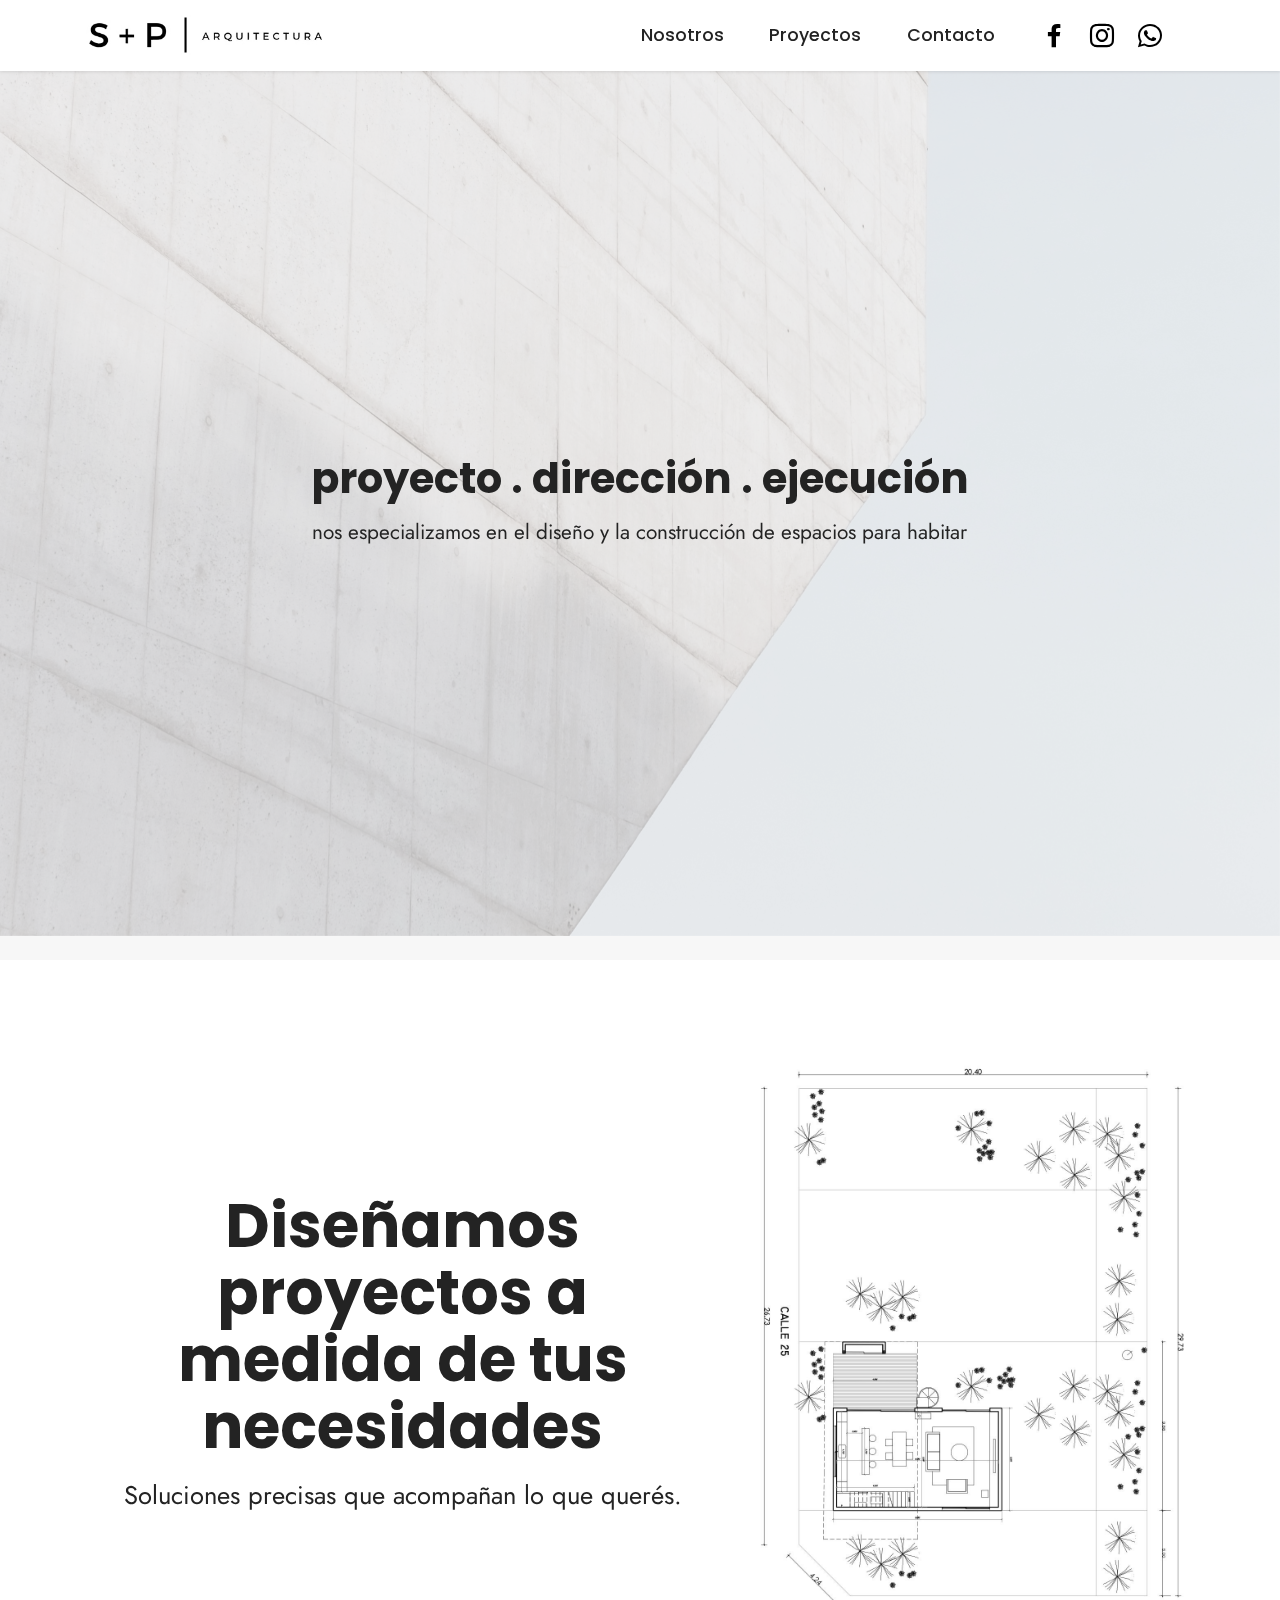
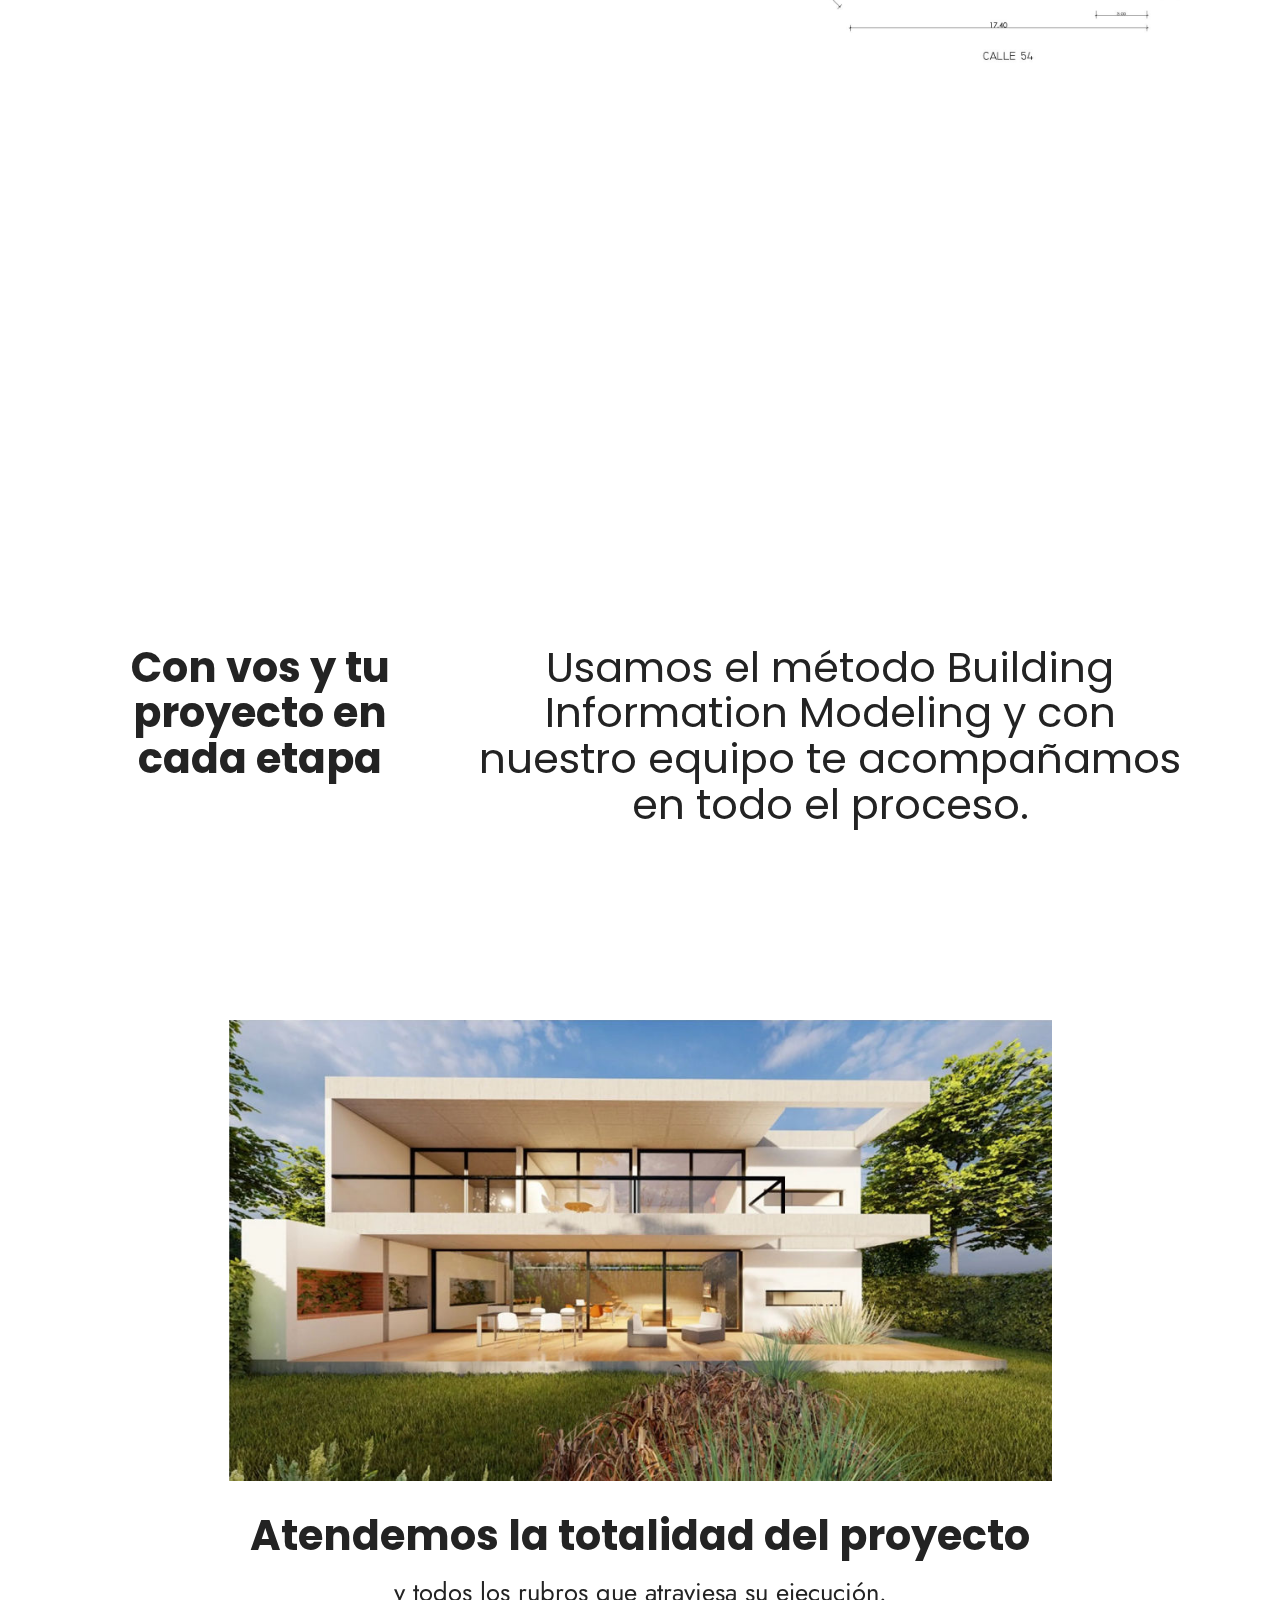
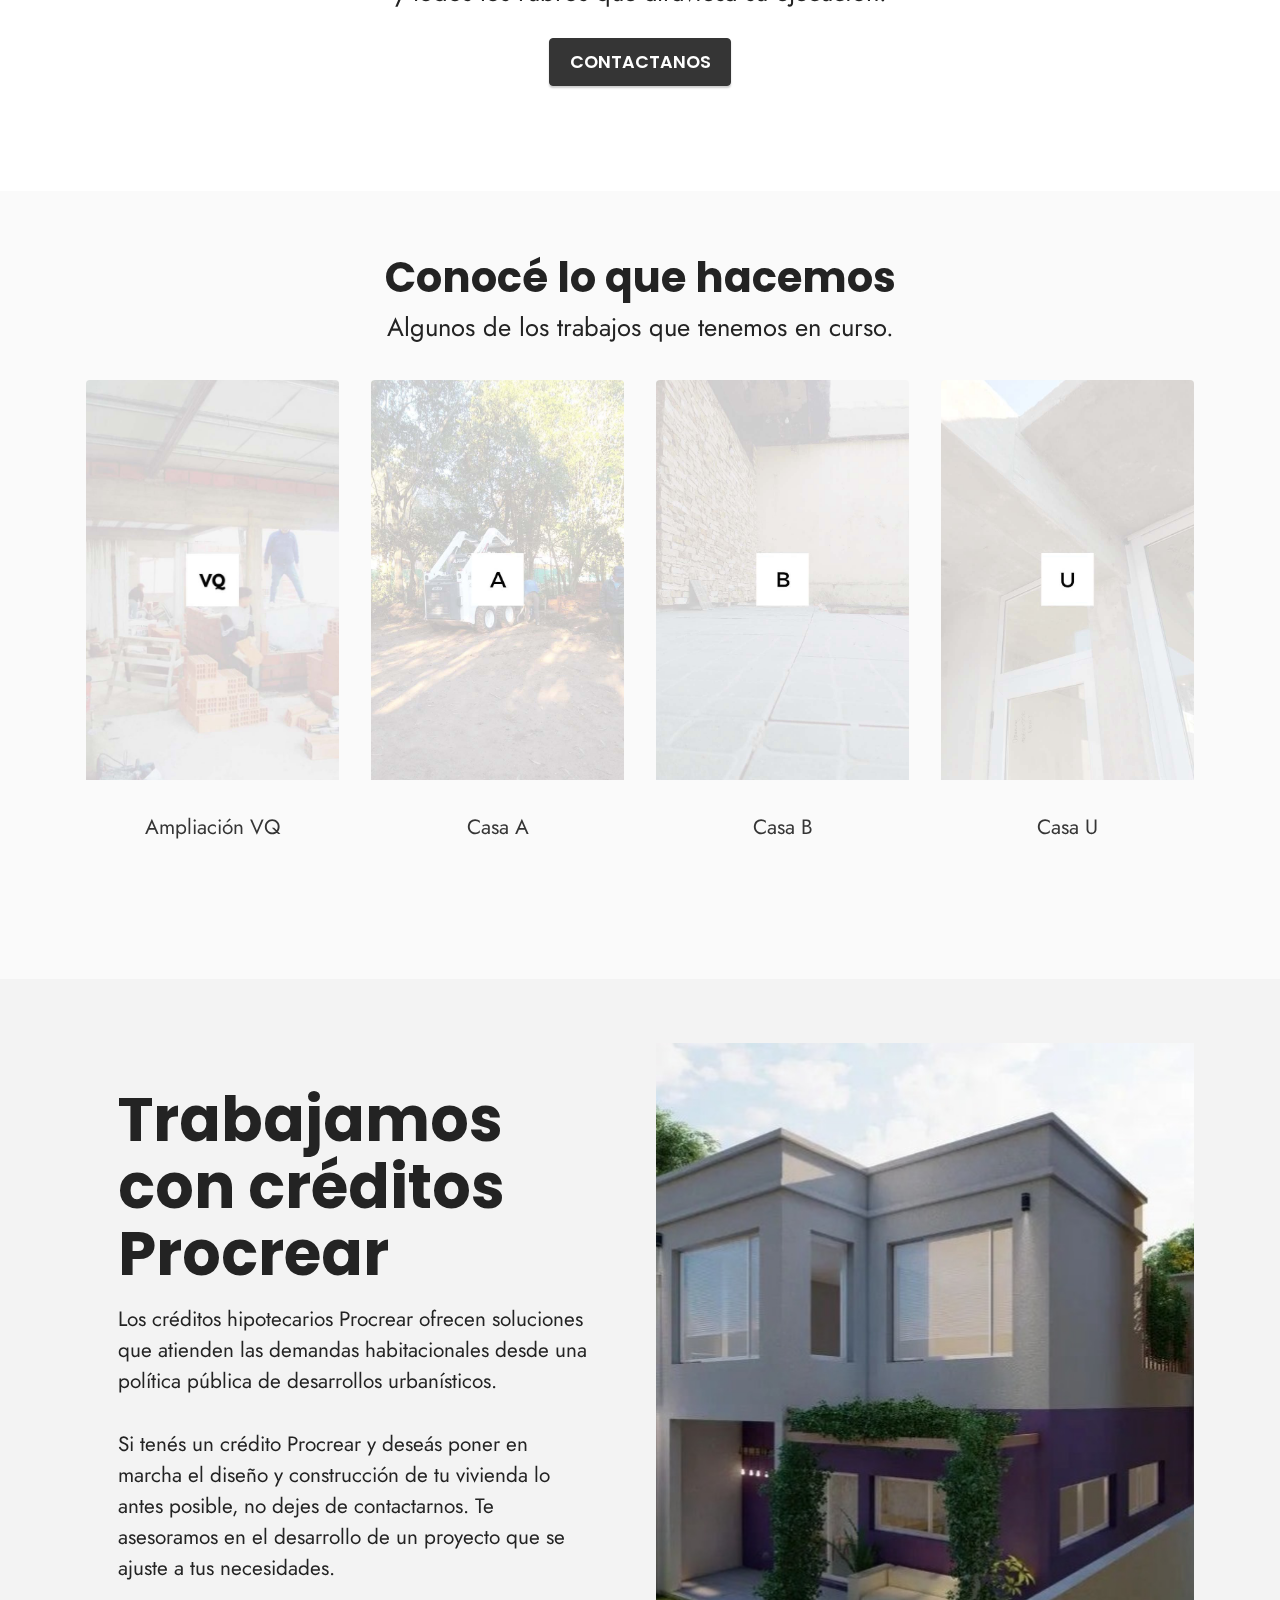
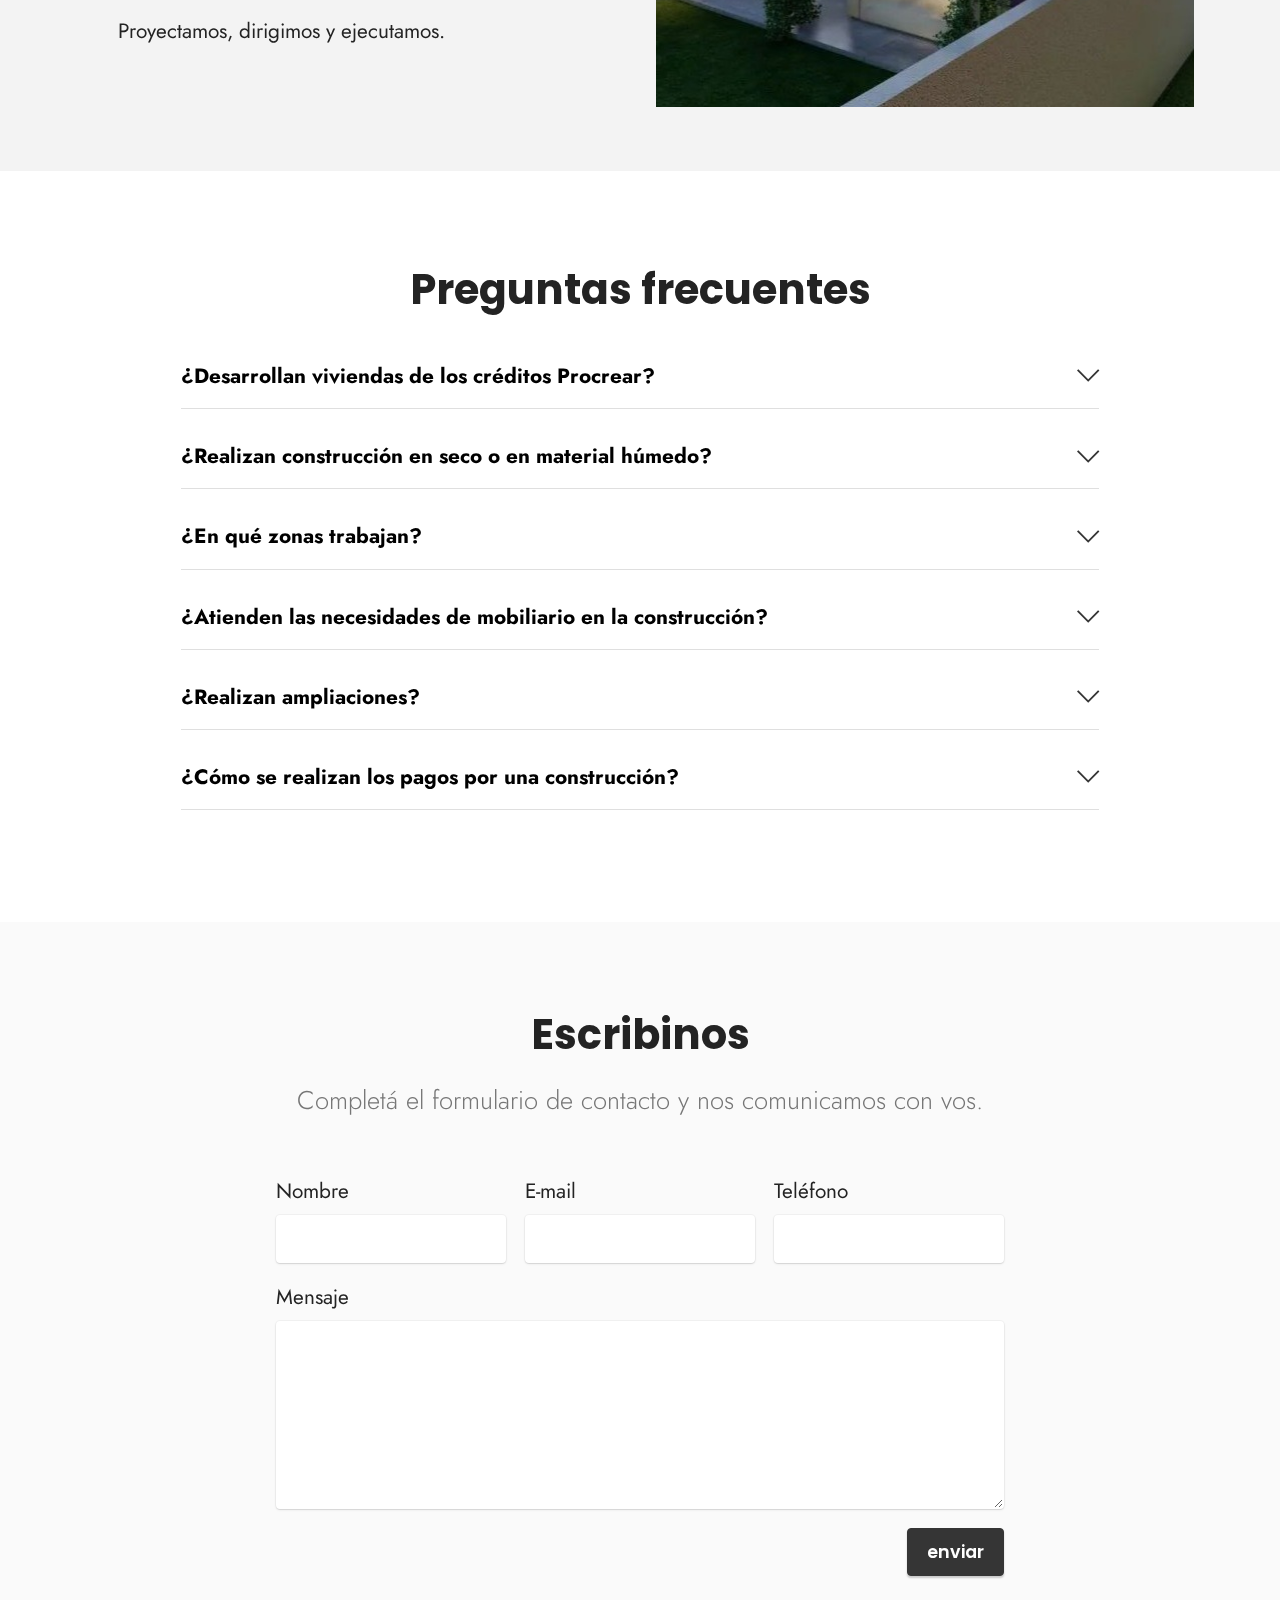
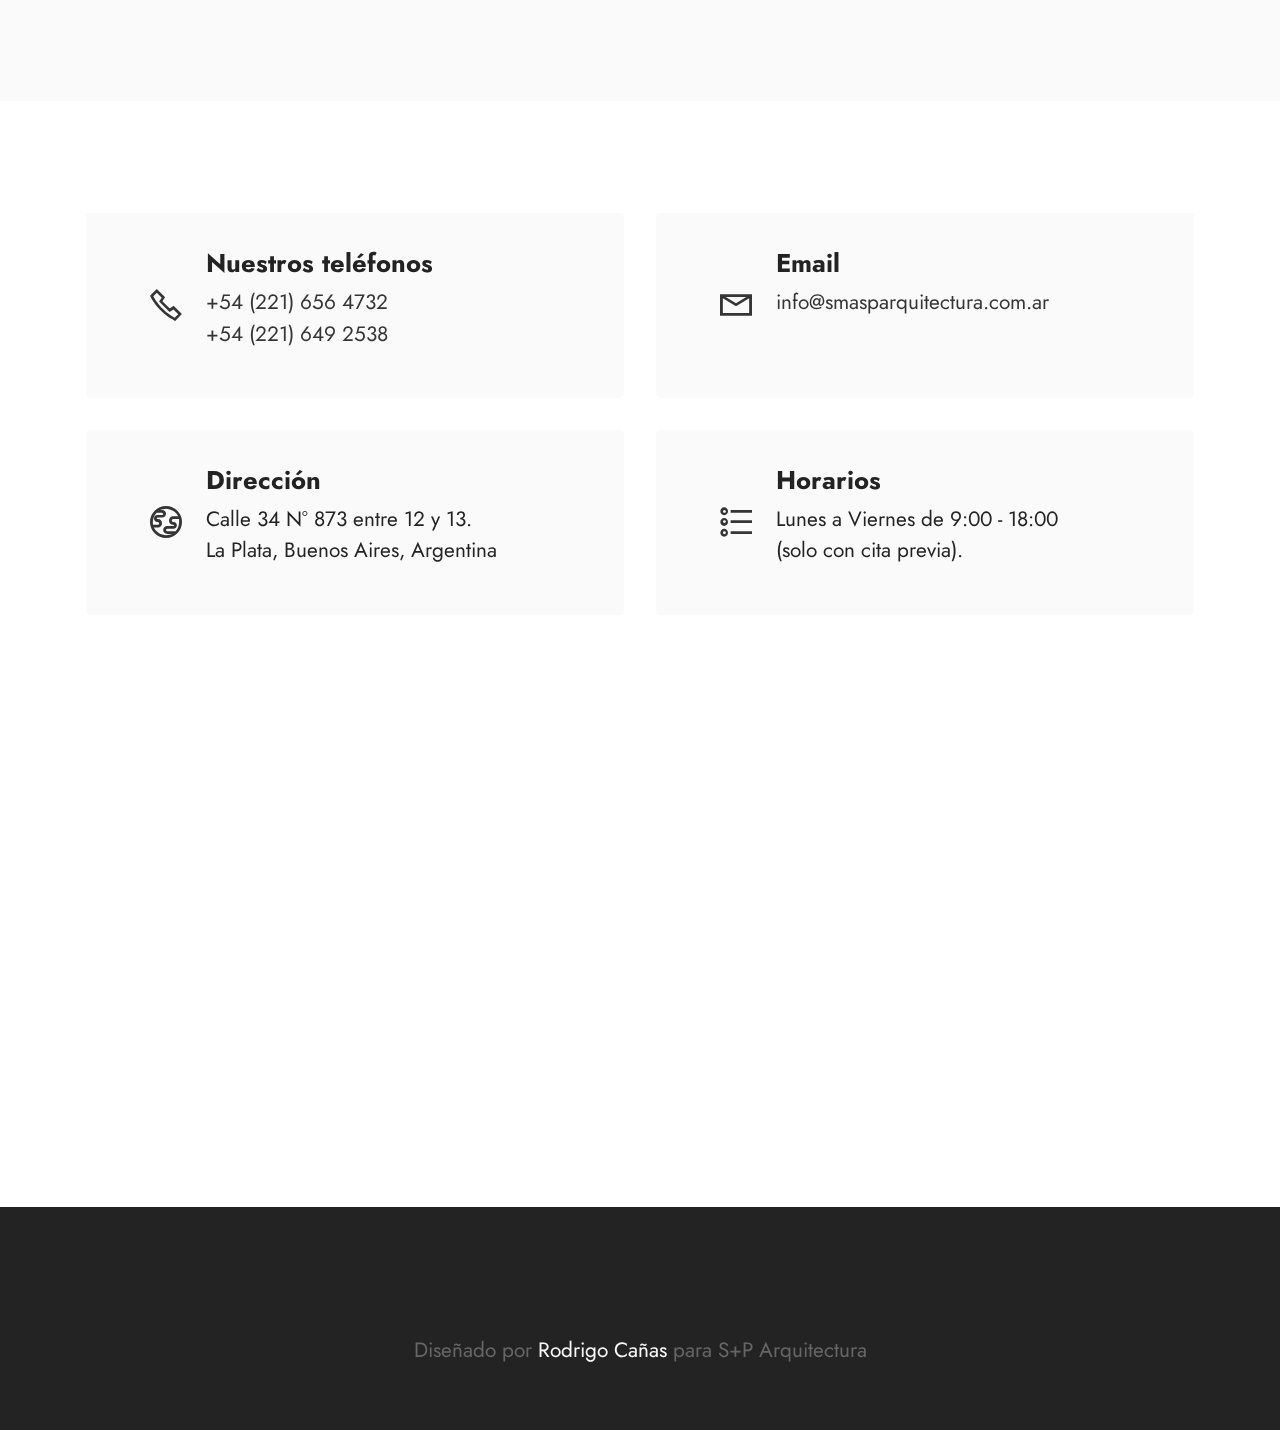
==== commit 1dabf848: "20220814" ====
--- a/index.html
+++ b/index.html
@@ -21,7 +21,6 @@
   <link rel="stylesheet" href="assets/bootstrap/css/bootstrap-grid.min.css">
   <link rel="stylesheet" href="assets/bootstrap/css/bootstrap-reboot.min.css">
   <link rel="stylesheet" href="assets/parallax/jarallax.css">
-  <link rel="stylesheet" href="assets/animatecss/animate.css">
   <link rel="stylesheet" href="assets/dropdown/css/style.css">
   <link rel="stylesheet" href="assets/socicon/css/styles.css">
   <link rel="stylesheet" href="assets/theme/css/style.css">
@@ -113,10 +112,10 @@
             </div>
             <div class="col-12 col-lg">
                 <div class="text-wrapper">
-                    <h3 class="mbr-section-title mbr-fonts-style mb-3 display-2">
-                        <strong>Nos adaptamos a tus posibilidades.</strong></h3>
-                    <p class="mbr-text mbr-fonts-style display-2">
-                        Soluciones precisas que acompañan lo que querés y necesitás.</p>
+                    <h3 class="mbr-section-title mbr-fonts-style mb-3 display-1">
+                        <strong>Diseñamos proyectos a medida de tus necesidades</strong></h3>
+                    <p class="mbr-text mbr-fonts-style display-5">
+                        Soluciones precisas que acompañan lo que querés.</p>
                 </div>
             </div>
         </div>
@@ -142,11 +141,10 @@
         <div class="row justify-content-center">
             <div class="col-12 col-md">
                 
-                <h6 class="mbr-section-subtitle mbr-fonts-style mb-4 display-1"><strong>Con vos y tu proyecto en cada etapa.
-                </strong></h6>
+                <h6 class="mbr-section-subtitle mbr-fonts-style mb-4 display-2"><strong>Con vos y tu proyecto en cada etapa</strong></h6>
             </div>
             <div class="col-md-12 col-lg-8">
-                <p class="mbr-text mbr-fonts-style display-2">Usamos el método Building Information Modeling y con nuestro equipo de proyecto y ejecución te acompañamos en todo el proceso de obra.</p>
+                <p class="mbr-text mbr-fonts-style display-2">Usamos el método Building Information Modeling y con nuestro equipo te acompañamos en todo el proceso.</p>
             </div>
         </div>
     </div>
@@ -164,9 +162,8 @@
                 <div class="image-wrap mb-4">
                     <img src="assets/images/casa-980x549.jpg" alt="SP">
                 </div>
-                
-                <p class="mbr-text mbr-fonts-style display-5">
-                    Atendemos la totalidad del proyecto y todos sus rubros.</p>
+                <h1 class="mbr-section-title mbr-fonts-style mb-3 display-2"><strong>Atendemos la totalidad del proyecto</strong></h1>
+                <p class="mbr-text mbr-fonts-style display-5">y todos los rubros que atraviesa su ejecución.</p>
                 <div class="mbr-section-btn mt-3"><a class="btn btn-primary display-4" href="index.html#witsec-mailform-r">CONTACTANOS</a></div>
             </div>
         </div>
@@ -180,7 +177,7 @@
         <div class="mbr-section-head">
             <h4 class="mbr-section-title mbr-fonts-style align-center mb-0 display-2">
                 <strong>Conocé lo que hacemos</strong></h4>
-            <h5 class="mbr-section-subtitle mbr-fonts-style align-center mb-0 mt-2 display-5">Estas son algunos de los trabajos que tenemos en curso.</h5>
+            <h5 class="mbr-section-subtitle mbr-fonts-style align-center mb-0 mt-2 display-5">Algunos de los trabajos que tenemos en curso.</h5>
         </div>
         <div class="row mt-4">
             <div class="item features-image сol-12 col-md-6 col-lg-3 active">
@@ -235,119 +232,6 @@
             </div>
             
                         
-        </div>
-    </div>
-</section>
-
-<section data-bs-version="5.1" class="header4 cid-teoXwqO0V9" id="header4-f">
-
-    
-    
-    <div class="container">
-        <div class="row">
-            <div class="content-wrap">
-                <h1 class="mbr-section-title mbr-fonts-style mbr-white mb-3 display-1"><strong>proyecto . dirección . ejecución</strong></h1>
-                
-                
-
-                
-            </div>
-        </div>
-    </div>
-</section>
-
-<section data-bs-version="5.1" class="slider2 cid-teoVAYzWBc" id="slider2-d">
-    
-
-    
-    <div class="container-fluid">
-        <div class="row justify-content-center">
-            <div class="col-12 col-md-11 col-lg-12">
-                <div class="carousel slide carousel-fade" id="teqouaeXz9" data-ride="carousel" data-bs-ride="carousel" data-interval="10000" data-bs-interval="10000">
-                    
-                    <ol class="carousel-indicators">
-                        <li data-slide-to="0" data-bs-slide-to="0" class="active" data-target="#teqouaeXz9" data-bs-target="#teqouaeXz9"></li>
-                        <li data-slide-to="1" data-bs-slide-to="1" data-target="#teqouaeXz9" data-bs-target="#teqouaeXz9"></li>
-                        <li data-slide-to="2" data-bs-slide-to="2" data-target="#teqouaeXz9" data-bs-target="#teqouaeXz9"></li><li data-slide-to="3" data-bs-slide-to="3" data-target="#teqouaeXz9" data-bs-target="#teqouaeXz9"></li><li data-slide-to="4" data-bs-slide-to="4" data-target="#teqouaeXz9" data-bs-target="#teqouaeXz9"></li><li data-slide-to="5" data-bs-slide-to="5" data-target="#teqouaeXz9" data-bs-target="#teqouaeXz9"></li><li data-slide-to="6" data-bs-slide-to="6" data-target="#teqouaeXz9" data-bs-target="#teqouaeXz9"></li><li data-slide-to="7" data-bs-slide-to="7" data-target="#teqouaeXz9" data-bs-target="#teqouaeXz9"></li><li data-slide-to="8" data-bs-slide-to="8" data-target="#teqouaeXz9" data-bs-target="#teqouaeXz9"></li><li data-slide-to="9" data-bs-slide-to="9" data-target="#teqouaeXz9" data-bs-target="#teqouaeXz9"></li>
-                    </ol>
-                    <div class="carousel-inner">
-                        
-                        
-                        <div class="carousel-item slider-image item active">
-                            <div class="item-wrapper">
-                                <img class="d-block w-100" src="assets/images/obracasaa1-1280x720.jpg" alt="Mobirise Website Builder" data-slide-to="3" data-bs-slide-to="3">
-                                
-                            </div>
-                        </div><div class="carousel-item slider-image item">
-                            <div class="item-wrapper">
-                                <img class="d-block w-100" src="assets/images/obracasaa2-1280x720.jpg" alt="Mobirise Website Builder" data-slide-to="4" data-bs-slide-to="4">
-                                
-                            </div>
-                        </div><div class="carousel-item slider-image item">
-                            <div class="item-wrapper">
-                                <img class="d-block w-100" src="assets/images/obracasaa3-1280x720.jpg" alt="Mobirise Website Builder" data-slide-to="5" data-bs-slide-to="5">
-                                
-                            </div>
-                        </div><div class="carousel-item slider-image item">
-                            <div class="item-wrapper">
-                                <img class="d-block w-100" src="assets/images/obracasaa4-1280x720.jpg" alt="Mobirise Website Builder" data-slide-to="6" data-bs-slide-to="6">
-                                
-                            </div>
-                        </div><div class="carousel-item slider-image item">
-                            <div class="item-wrapper">
-                                <img class="d-block w-100" src="assets/images/obracasaa5-1280x720.jpg" alt="Mobirise Website Builder" data-slide-to="7" data-bs-slide-to="7">
-                                
-                            </div>
-                        </div><div class="carousel-item slider-image item">
-                            <div class="item-wrapper">
-                                <img class="d-block w-100" src="assets/images/obracasaa6-1280x720.jpg" alt="Mobirise Website Builder" data-slide-to="8" data-bs-slide-to="8">
-                                
-                            </div>
-                        </div><div class="carousel-item slider-image item">
-                            <div class="item-wrapper">
-                                <img class="d-block w-100" src="assets/images/obracasaa7-1280x720.jpg" alt="Mobirise Website Builder" data-slide-to="9" data-bs-slide-to="9">
-                                
-                            </div>
-                        </div><div class="carousel-item slider-image item">
-                            <div class="item-wrapper">
-                                <img class="d-block w-100" src="assets/images/obracasaa8-1280x720.jpg" alt="Mobirise Website Builder" data-slide-to="10" data-bs-slide-to="10">
-                                
-                            </div>
-                        </div><div class="carousel-item slider-image item">
-                            <div class="item-wrapper">
-                                <img class="d-block w-100" src="assets/images/obracasaa9-1280x720.jpg" alt="Mobirise Website Builder" data-slide-to="11" data-bs-slide-to="11">
-                                
-                            </div>
-                        </div><div class="carousel-item slider-image item">
-                            <div class="item-wrapper">
-                                <img class="d-block w-100" src="assets/images/obracasaa10-1280x720.jpg" alt="Mobirise Website Builder" data-slide-to="12" data-bs-slide-to="12">
-                                
-                            </div>
-                        </div>
-                    </div>
-                    <a class="carousel-control carousel-control-prev" role="button" data-slide="prev" data-bs-slide="prev" href="#teqouaeXz9">
-                        <span class="mobi-mbri mobi-mbri-arrow-prev" aria-hidden="true"></span>
-                        <span class="sr-only visually-hidden">Previous</span>
-                    </a>
-                    <a class="carousel-control carousel-control-next" role="button" data-slide="next" data-bs-slide="next" href="#teqouaeXz9">
-                        <span class="mobi-mbri mobi-mbri-arrow-next" aria-hidden="true"></span>
-                        <span class="sr-only visually-hidden">Next</span>
-                    </a>
-                </div>
-            </div>
-        </div>
-    </div>
-</section>
-
-<section data-bs-version="5.1" class="content5 cid-teoWM3fVnq" id="content5-e">
-    
-    <div class="container">
-        <div class="row justify-content-center">
-            <div class="col-md-12 col-lg-10">
-                
-                
-                <p class="mbr-text mbr-fonts-style display-7">S+P Arquitectura | Casa A</p>
-            </div>
         </div>
     </div>
 </section>
@@ -477,32 +361,7 @@
     </div>
 </section>
 
-<section data-bs-version="5.1" class="content5 cid-tep8yibwRk" id="content5-n">
-    
-    <div class="container">
-        <div class="row justify-content-center">
-            <div class="col-md-12 col-lg-10">
-                
-                
-                <p class="mbr-text mbr-fonts-style display-5"><strong>
-                    ¿Tenés otras consultas?</strong></p>
-            </div>
-        </div>
-    </div>
-</section>
-
-<section data-bs-version="5.1" class="content11 cid-tep8xInbC1" id="content11-m">
-    
-    <div class="container">
-        <div class="row justify-content-center">
-            <div class="col-md-12 col-lg-10">
-                <div class="mbr-section-btn align-center"><a class="btn btn-primary display-4" href="index.html#witsec-mailform-r">CONTACTANOS</a></div>
-            </div>
-        </div>
-    </div>
-</section>
-
-<section class="witsec-mailform mbr-section cid-tepQmf7CZj" id="witsec-mailform-r" data-rv-view="1473">
+<section class="witsec-mailform mbr-section cid-tepQmf7CZj" id="witsec-mailform-r" data-rv-view="123">
 
   
 
@@ -632,7 +491,7 @@
     
     <div>
         
-        <div class="google-map"><iframe frameborder="0" style="border:0" src="https://www.google.com/maps/embed/v1/place?key=AIzaSyCZI5F_k6S1k46ujh0SNrapM89f7mJxd30&amp;q=34 873 la plata" allowfullscreen=""></iframe></div>
+        <div class="google-map"><iframe frameborder="0" style="border:0" src="https://www.google.com/maps/embed/v1/place?key=AIzaSyDk89J4FSunMF33ruMVWJaJht_Ro0kvoXs&amp;q=34 873 la plata" allowfullscreen=""></iframe></div>
     </div>
 </section>
 
@@ -662,6 +521,5 @@
         </script>
       
   
-  <input name="animation" type="hidden">
-  </body>
+</body>
 </html>--- a/assets/mobirise/css/mbr-additional.css
+++ b/assets/mobirise/css/mbr-additional.css
@@ -1044,11 +1044,11 @@
 }
 .cid-teotP8NfYS {
   display: flex;
-  background-image: url("../../../assets/images/alllll.jpeg");
+  background-image: url("../../../assets/images/alllll-1.jpeg");
 }
 .cid-teotP8NfYS .mbr-overlay {
-  background-color: #8f8f8f;
-  opacity: 0.6;
+  background-color: #f3f3f3;
+  opacity: 0.7;
 }
 .cid-teotP8NfYS .content-wrap {
   padding: 5rem 1rem;
@@ -1084,7 +1084,7 @@
 }
 .cid-teotP8NfYS .mbr-section-title {
   text-align: center;
-  color: #ffffff;
+  color: #232323;
 }
 .cid-teoxNE9NeO {
   padding-top: 6rem;
@@ -1107,6 +1107,12 @@
     padding: 2rem;
   }
 }
+.cid-teoxNE9NeO .mbr-section-title {
+  text-align: center;
+}
+.cid-teoxNE9NeO .mbr-text {
+  text-align: center;
+}
 .cid-KCVrXaos79 {
   background-color: #ffffff;
 }
@@ -1117,15 +1123,15 @@
   visibility: hidden;
 }
 .cid-teoIwVILLE {
-  padding-top: 10rem;
+  padding-top: 5rem;
   padding-bottom: 5rem;
   background-color: #ffffff;
 }
 .cid-teoIwVILLE .mbr-section-subtitle {
-  text-align: left;
+  text-align: center;
 }
 .cid-teoIwVILLE .mbr-text {
-  text-align: left;
+  text-align: center;
 }
 .cid-teqmELLa13 {
   padding-top: 6rem;
@@ -1143,15 +1149,15 @@
   }
 }
 .cid-teq1ERF6SD {
-  padding-top: 6rem;
-  padding-bottom: 6rem;
-  background-color: #ffffff;
+  padding-top: 4rem;
+  padding-bottom: 4rem;
+  background-color: #fafafa;
 }
 .cid-teq1ERF6SD img,
 .cid-teq1ERF6SD .item-img {
   width: 100%;
   height: 100%;
-  height: 500px;
+  height: 400px;
   object-fit: cover;
 }
 .cid-teq1ERF6SD .item:focus,
@@ -1165,7 +1171,7 @@
 .cid-teq1ERF6SD .item-wrapper {
   position: relative;
   border-radius: 4px;
-  background: #ffffff;
+  background: #fafafa;
   height: 100%;
   display: flex;
   flex-flow: column nowrap;
@@ -1196,185 +1202,10 @@
 .cid-teq1ERF6SD .item-subtitle {
   text-align: left;
 }
-.cid-teoXwqO0V9 {
-  display: flex;
-  padding-top: 0px;
-  padding-bottom: 0px;
-  background-color: #ffffff;
-}
-.cid-teoXwqO0V9 .content-wrap {
-  padding: 5rem 1rem;
-}
-@media (min-width: 768px) {
-  .cid-teoXwqO0V9 {
-    align-items: flex-end;
-  }
-  .cid-teoXwqO0V9 .row {
-    justify-content: center;
-  }
-  .cid-teoXwqO0V9 .content-wrap {
-    width: 100%;
-  }
-}
-@media (max-width: 991px) and (min-width: 768px) {
-  .cid-teoXwqO0V9 .content-wrap {
-    min-width: 50%;
-  }
-}
-@media (max-width: 767px) {
-  .cid-teoXwqO0V9 {
-    -webkit-align-items: center;
-    align-items: center;
-  }
-  .cid-teoXwqO0V9 .mbr-row {
-    -webkit-justify-content: center;
-    justify-content: center;
-  }
-  .cid-teoXwqO0V9 .content-wrap {
-    width: 100%;
-  }
-}
-.cid-teoXwqO0V9 .mbr-section-title {
-  text-align: center;
-  color: #232323;
-}
-.cid-teoVAYzWBc {
-  padding-top: 0rem;
-  padding-bottom: 0rem;
-  background-color: #ffffff;
-}
-@media (min-width: 992px) {
-  .cid-teoVAYzWBc .carousel {
-    min-height: 1200px;
-  }
-  .cid-teoVAYzWBc .carousel img {
-    max-height: 1200px;
-    object-fit: contain;
-  }
-}
-@media (max-width: 991px) and (min-width: 768px) {
-  .cid-teoVAYzWBc .carousel {
-    min-height: 780px;
-  }
-  .cid-teoVAYzWBc .carousel img {
-    max-height: 780px;
-    object-fit: contain;
-  }
-}
-@media (max-width: 767px) {
-  .cid-teoVAYzWBc .carousel {
-    min-height: 660px;
-  }
-  .cid-teoVAYzWBc .carousel img {
-    max-height: 660px;
-    object-fit: contain;
-  }
-  .cid-teoVAYzWBc .container .carousel-control {
-    margin-bottom: 0;
-  }
-  .cid-teoVAYzWBc .content-slider-wrap {
-    width: 100% !important;
-  }
-}
-.cid-teoVAYzWBc .carousel,
-.cid-teoVAYzWBc .carousel-inner {
-  display: flex;
-  align-items: center;
-}
-.cid-teoVAYzWBc .item-wrapper {
-  width: 100%;
-}
-.cid-teoVAYzWBc .carousel-caption {
-  bottom: 40px;
-}
-.cid-teoVAYzWBc .carousel-control:hover {
-  background: #1b1b1b;
-  color: #fff;
-  opacity: 1;
-}
-.cid-teoVAYzWBc .mobi-mbri-arrow-next {
-  margin-left: 5px;
-}
-.cid-teoVAYzWBc .mobi-mbri-arrow-prev {
-  margin-right: 5px;
-}
-.cid-teoVAYzWBc .container .carousel-indicators {
-  margin-bottom: 3px;
-}
-.cid-teoVAYzWBc .carousel-control {
-  top: 50%;
-  width: 60px;
-  height: 60px;
-  margin-top: -1.5rem;
-  font-size: 22px;
-  background-color: rgba(0, 0, 0, 0.5);
-  border: 2px solid #fff;
-  border-radius: 50%;
-  transition: all 0.3s;
-}
-.cid-teoVAYzWBc .carousel-control.carousel-control-prev {
-  left: 0;
-  margin-left: 2.5rem;
-}
-.cid-teoVAYzWBc .carousel-control.carousel-control-next {
-  right: 0;
-  margin-right: 2.5rem;
-}
-@media (max-width: 767px) {
-  .cid-teoVAYzWBc .carousel-control {
-    top: auto;
-    bottom: 1rem;
-  }
-}
-.cid-teoVAYzWBc .carousel-indicators {
-  position: absolute;
-  bottom: 0;
-  margin-bottom: 1.5rem !important;
-}
-.cid-teoVAYzWBc .carousel-indicators li {
-  max-width: 15px;
-  height: 15px;
-  width: 15px;
-  max-height: 15px;
-  margin: 3px;
-  background-color: rgba(0, 0, 0, 0.5);
-  border: 2px solid #fff;
-  border-radius: 50%;
-  opacity: 0.5;
-  transition: all 0.3s;
-}
-.cid-teoVAYzWBc .carousel-indicators li.active,
-.cid-teoVAYzWBc .carousel-indicators li:hover {
-  opacity: 0.9;
-}
-.cid-teoVAYzWBc .carousel-indicators li::after,
-.cid-teoVAYzWBc .carousel-indicators li::before {
-  content: none;
-}
-.cid-teoVAYzWBc .carousel-indicators.ie-fix {
-  left: 50%;
-  display: block;
-  width: 60%;
-  margin-left: -30%;
-  text-align: center;
-}
-@media (max-width: 768px) {
-  .cid-teoVAYzWBc .carousel-indicators {
-    display: none !important;
-  }
-}
-.cid-teoWM3fVnq {
-  padding-top: 3rem;
-  padding-bottom: 5rem;
-  background-color: #ffffff;
-}
-.cid-teoWM3fVnq .mbr-text {
-  text-align: center;
-}
 .cid-teoY7pvl5q {
-  padding-top: 6rem;
-  padding-bottom: 6rem;
-  background-color: #fdfdfe;
+  padding-top: 4rem;
+  padding-bottom: 4rem;
+  background-color: #f3f3f3;
 }
 @media (max-width: 991px) {
   .cid-teoY7pvl5q .image-wrapper {
@@ -1393,8 +1224,8 @@
   }
 }
 .cid-tep3QDmMAW {
-  padding-top: 10rem;
-  padding-bottom: 3rem;
+  padding-top: 6rem;
+  padding-bottom: 6rem;
   background-color: #ffffff;
 }
 .cid-tep3QDmMAW .mbr-iconfont {
@@ -1421,20 +1252,6 @@
 .cid-tep3QDmMAW .card .card-header {
   background-color: transparent;
   margin-bottom: 0;
-}
-.cid-tep8yibwRk {
-  padding-top: 0rem;
-  padding-bottom: 0rem;
-  background-color: #ffffff;
-}
-.cid-tep8yibwRk .mbr-text {
-  text-align: center;
-  color: #000000;
-}
-.cid-tep8xInbC1 {
-  padding-top: 0rem;
-  padding-bottom: 5rem;
-  background-color: #ffffff;
 }
 .cid-tepQmf7CZj {
   padding-top: 90px;
@@ -2031,7 +1848,7 @@
   background-image: url("../../../assets/images/obracasaa1-1280x720.jpg");
 }
 .cid-teqbdQhlUa .mbr-overlay {
-  background-color: #353535;
+  background-color: #666666;
   opacity: 0.7;
 }
 .cid-teqbdQhlUa .content-wrap {
@@ -2077,7 +1894,7 @@
 }
 .cid-teqbWby4jU {
   padding-top: 6rem;
-  padding-bottom: 6rem;
+  padding-bottom: 3rem;
   background-color: #ffffff;
 }
 @media (max-width: 991px) {
@@ -2100,7 +1917,7 @@
   text-align: left;
 }
 .cid-teqbXkbe3G {
-  padding-top: 6rem;
+  padding-top: 3rem;
   padding-bottom: 1rem;
   background-color: #ffffff;
 }
@@ -2116,16 +1933,16 @@
   width: 100%;
 }
 .cid-teqe6eGVId {
-  padding-top: 5rem;
-  padding-bottom: 5rem;
+  padding-top: 2rem;
+  padding-bottom: 2rem;
   background-color: #ffffff;
 }
 .cid-teqe6eGVId .row {
   flex-direction: row-reverse;
 }
 .cid-teqbWI6PCw {
-  padding-top: 6rem;
-  padding-bottom: 6rem;
+  padding-top: 3rem;
+  padding-bottom: 3rem;
   background-color: #ffffff;
 }
 @media (max-width: 991px) {
@@ -2140,8 +1957,8 @@
   width: 100%;
 }
 .cid-teqfTnxSe3 {
-  padding-top: 6rem;
-  padding-bottom: 6rem;
+  padding-top: 4rem;
+  padding-bottom: 4rem;
   background-color: #ffffff;
 }
 @media (max-width: 991px) {
@@ -2159,22 +1976,6 @@
   .cid-teqfTnxSe3 .text-wrapper {
     padding: 2rem;
   }
-}
-.cid-teqfU6qUXJ {
-  padding-top: 6rem;
-  padding-bottom: 6rem;
-  background-color: #ffffff;
-}
-@media (max-width: 991px) {
-  .cid-teqfU6qUXJ .image-wrapper {
-    margin-bottom: 1rem;
-  }
-}
-.cid-teqfU6qUXJ .row {
-  flex-direction: row-reverse;
-}
-.cid-teqfU6qUXJ img {
-  width: 100%;
 }
 .cid-teqfVgeMej {
   padding-top: 6rem;
@@ -2192,10 +1993,26 @@
 .cid-teqfVgeMej img {
   width: 100%;
 }
+.cid-teqfU6qUXJ {
+  padding-top: 2rem;
+  padding-bottom: 2rem;
+  background-color: #f3f3f3;
+}
+@media (max-width: 991px) {
+  .cid-teqfU6qUXJ .image-wrapper {
+    margin-bottom: 1rem;
+  }
+}
+.cid-teqfU6qUXJ .row {
+  flex-direction: row-reverse;
+}
+.cid-teqfU6qUXJ img {
+  width: 100%;
+}
 .cid-teqjrvyLqD {
-  padding-top: 6rem;
-  padding-bottom: 6rem;
-  background-color: #ffffff;
+  padding-top: 3rem;
+  padding-bottom: 3rem;
+  background-color: #f3f3f3;
 }
 @media (max-width: 991px) {
   .cid-teqjrvyLqD .image-wrapper {
@@ -2253,7 +2070,7 @@
   color: #232323;
 }
 .cid-teqkKYdT6B {
-  padding-top: 5rem;
+  padding-top: 4rem;
   padding-bottom: 5rem;
   background-color: #ffffff;
 }
--- a/assets/mobirise/css/mbr-additional.css
+++ b/assets/mobirise/css/mbr-additional.css
@@ -1044,11 +1044,11 @@
 }
 .cid-teotP8NfYS {
   display: flex;
-  background-image: url("../../../assets/images/alllll.jpeg");
+  background-image: url("../../../assets/images/alllll-1.jpeg");
 }
 .cid-teotP8NfYS .mbr-overlay {
-  background-color: #8f8f8f;
-  opacity: 0.6;
+  background-color: #f3f3f3;
+  opacity: 0.7;
 }
 .cid-teotP8NfYS .content-wrap {
   padding: 5rem 1rem;
@@ -1084,7 +1084,7 @@
 }
 .cid-teotP8NfYS .mbr-section-title {
   text-align: center;
-  color: #ffffff;
+  color: #232323;
 }
 .cid-teoxNE9NeO {
   padding-top: 6rem;
@@ -1107,6 +1107,12 @@
     padding: 2rem;
   }
 }
+.cid-teoxNE9NeO .mbr-section-title {
+  text-align: center;
+}
+.cid-teoxNE9NeO .mbr-text {
+  text-align: center;
+}
 .cid-KCVrXaos79 {
   background-color: #ffffff;
 }
@@ -1117,15 +1123,15 @@
   visibility: hidden;
 }
 .cid-teoIwVILLE {
-  padding-top: 10rem;
+  padding-top: 5rem;
   padding-bottom: 5rem;
   background-color: #ffffff;
 }
 .cid-teoIwVILLE .mbr-section-subtitle {
-  text-align: left;
+  text-align: center;
 }
 .cid-teoIwVILLE .mbr-text {
-  text-align: left;
+  text-align: center;
 }
 .cid-teqmELLa13 {
   padding-top: 6rem;
@@ -1143,15 +1149,15 @@
   }
 }
 .cid-teq1ERF6SD {
-  padding-top: 6rem;
-  padding-bottom: 6rem;
-  background-color: #ffffff;
+  padding-top: 4rem;
+  padding-bottom: 4rem;
+  background-color: #fafafa;
 }
 .cid-teq1ERF6SD img,
 .cid-teq1ERF6SD .item-img {
   width: 100%;
   height: 100%;
-  height: 500px;
+  height: 400px;
   object-fit: cover;
 }
 .cid-teq1ERF6SD .item:focus,
@@ -1165,7 +1171,7 @@
 .cid-teq1ERF6SD .item-wrapper {
   position: relative;
   border-radius: 4px;
-  background: #ffffff;
+  background: #fafafa;
   height: 100%;
   display: flex;
   flex-flow: column nowrap;
@@ -1196,185 +1202,10 @@
 .cid-teq1ERF6SD .item-subtitle {
   text-align: left;
 }
-.cid-teoXwqO0V9 {
-  display: flex;
-  padding-top: 0px;
-  padding-bottom: 0px;
-  background-color: #ffffff;
-}
-.cid-teoXwqO0V9 .content-wrap {
-  padding: 5rem 1rem;
-}
-@media (min-width: 768px) {
-  .cid-teoXwqO0V9 {
-    align-items: flex-end;
-  }
-  .cid-teoXwqO0V9 .row {
-    justify-content: center;
-  }
-  .cid-teoXwqO0V9 .content-wrap {
-    width: 100%;
-  }
-}
-@media (max-width: 991px) and (min-width: 768px) {
-  .cid-teoXwqO0V9 .content-wrap {
-    min-width: 50%;
-  }
-}
-@media (max-width: 767px) {
-  .cid-teoXwqO0V9 {
-    -webkit-align-items: center;
-    align-items: center;
-  }
-  .cid-teoXwqO0V9 .mbr-row {
-    -webkit-justify-content: center;
-    justify-content: center;
-  }
-  .cid-teoXwqO0V9 .content-wrap {
-    width: 100%;
-  }
-}
-.cid-teoXwqO0V9 .mbr-section-title {
-  text-align: center;
-  color: #232323;
-}
-.cid-teoVAYzWBc {
-  padding-top: 0rem;
-  padding-bottom: 0rem;
-  background-color: #ffffff;
-}
-@media (min-width: 992px) {
-  .cid-teoVAYzWBc .carousel {
-    min-height: 1200px;
-  }
-  .cid-teoVAYzWBc .carousel img {
-    max-height: 1200px;
-    object-fit: contain;
-  }
-}
-@media (max-width: 991px) and (min-width: 768px) {
-  .cid-teoVAYzWBc .carousel {
-    min-height: 780px;
-  }
-  .cid-teoVAYzWBc .carousel img {
-    max-height: 780px;
-    object-fit: contain;
-  }
-}
-@media (max-width: 767px) {
-  .cid-teoVAYzWBc .carousel {
-    min-height: 660px;
-  }
-  .cid-teoVAYzWBc .carousel img {
-    max-height: 660px;
-    object-fit: contain;
-  }
-  .cid-teoVAYzWBc .container .carousel-control {
-    margin-bottom: 0;
-  }
-  .cid-teoVAYzWBc .content-slider-wrap {
-    width: 100% !important;
-  }
-}
-.cid-teoVAYzWBc .carousel,
-.cid-teoVAYzWBc .carousel-inner {
-  display: flex;
-  align-items: center;
-}
-.cid-teoVAYzWBc .item-wrapper {
-  width: 100%;
-}
-.cid-teoVAYzWBc .carousel-caption {
-  bottom: 40px;
-}
-.cid-teoVAYzWBc .carousel-control:hover {
-  background: #1b1b1b;
-  color: #fff;
-  opacity: 1;
-}
-.cid-teoVAYzWBc .mobi-mbri-arrow-next {
-  margin-left: 5px;
-}
-.cid-teoVAYzWBc .mobi-mbri-arrow-prev {
-  margin-right: 5px;
-}
-.cid-teoVAYzWBc .container .carousel-indicators {
-  margin-bottom: 3px;
-}
-.cid-teoVAYzWBc .carousel-control {
-  top: 50%;
-  width: 60px;
-  height: 60px;
-  margin-top: -1.5rem;
-  font-size: 22px;
-  background-color: rgba(0, 0, 0, 0.5);
-  border: 2px solid #fff;
-  border-radius: 50%;
-  transition: all 0.3s;
-}
-.cid-teoVAYzWBc .carousel-control.carousel-control-prev {
-  left: 0;
-  margin-left: 2.5rem;
-}
-.cid-teoVAYzWBc .carousel-control.carousel-control-next {
-  right: 0;
-  margin-right: 2.5rem;
-}
-@media (max-width: 767px) {
-  .cid-teoVAYzWBc .carousel-control {
-    top: auto;
-    bottom: 1rem;
-  }
-}
-.cid-teoVAYzWBc .carousel-indicators {
-  position: absolute;
-  bottom: 0;
-  margin-bottom: 1.5rem !important;
-}
-.cid-teoVAYzWBc .carousel-indicators li {
-  max-width: 15px;
-  height: 15px;
-  width: 15px;
-  max-height: 15px;
-  margin: 3px;
-  background-color: rgba(0, 0, 0, 0.5);
-  border: 2px solid #fff;
-  border-radius: 50%;
-  opacity: 0.5;
-  transition: all 0.3s;
-}
-.cid-teoVAYzWBc .carousel-indicators li.active,
-.cid-teoVAYzWBc .carousel-indicators li:hover {
-  opacity: 0.9;
-}
-.cid-teoVAYzWBc .carousel-indicators li::after,
-.cid-teoVAYzWBc .carousel-indicators li::before {
-  content: none;
-}
-.cid-teoVAYzWBc .carousel-indicators.ie-fix {
-  left: 50%;
-  display: block;
-  width: 60%;
-  margin-left: -30%;
-  text-align: center;
-}
-@media (max-width: 768px) {
-  .cid-teoVAYzWBc .carousel-indicators {
-    display: none !important;
-  }
-}
-.cid-teoWM3fVnq {
-  padding-top: 3rem;
-  padding-bottom: 5rem;
-  background-color: #ffffff;
-}
-.cid-teoWM3fVnq .mbr-text {
-  text-align: center;
-}
 .cid-teoY7pvl5q {
-  padding-top: 6rem;
-  padding-bottom: 6rem;
-  background-color: #fdfdfe;
+  padding-top: 4rem;
+  padding-bottom: 4rem;
+  background-color: #f3f3f3;
 }
 @media (max-width: 991px) {
   .cid-teoY7pvl5q .image-wrapper {
@@ -1393,8 +1224,8 @@
   }
 }
 .cid-tep3QDmMAW {
-  padding-top: 10rem;
-  padding-bottom: 3rem;
+  padding-top: 6rem;
+  padding-bottom: 6rem;
   background-color: #ffffff;
 }
 .cid-tep3QDmMAW .mbr-iconfont {
@@ -1421,20 +1252,6 @@
 .cid-tep3QDmMAW .card .card-header {
   background-color: transparent;
   margin-bottom: 0;
-}
-.cid-tep8yibwRk {
-  padding-top: 0rem;
-  padding-bottom: 0rem;
-  background-color: #ffffff;
-}
-.cid-tep8yibwRk .mbr-text {
-  text-align: center;
-  color: #000000;
-}
-.cid-tep8xInbC1 {
-  padding-top: 0rem;
-  padding-bottom: 5rem;
-  background-color: #ffffff;
 }
 .cid-tepQmf7CZj {
   padding-top: 90px;
@@ -2031,7 +1848,7 @@
   background-image: url("../../../assets/images/obracasaa1-1280x720.jpg");
 }
 .cid-teqbdQhlUa .mbr-overlay {
-  background-color: #353535;
+  background-color: #666666;
   opacity: 0.7;
 }
 .cid-teqbdQhlUa .content-wrap {
@@ -2077,7 +1894,7 @@
 }
 .cid-teqbWby4jU {
   padding-top: 6rem;
-  padding-bottom: 6rem;
+  padding-bottom: 3rem;
   background-color: #ffffff;
 }
 @media (max-width: 991px) {
@@ -2100,7 +1917,7 @@
   text-align: left;
 }
 .cid-teqbXkbe3G {
-  padding-top: 6rem;
+  padding-top: 3rem;
   padding-bottom: 1rem;
   background-color: #ffffff;
 }
@@ -2116,16 +1933,16 @@
   width: 100%;
 }
 .cid-teqe6eGVId {
-  padding-top: 5rem;
-  padding-bottom: 5rem;
+  padding-top: 2rem;
+  padding-bottom: 2rem;
   background-color: #ffffff;
 }
 .cid-teqe6eGVId .row {
   flex-direction: row-reverse;
 }
 .cid-teqbWI6PCw {
-  padding-top: 6rem;
-  padding-bottom: 6rem;
+  padding-top: 3rem;
+  padding-bottom: 3rem;
   background-color: #ffffff;
 }
 @media (max-width: 991px) {
@@ -2140,8 +1957,8 @@
   width: 100%;
 }
 .cid-teqfTnxSe3 {
-  padding-top: 6rem;
-  padding-bottom: 6rem;
+  padding-top: 4rem;
+  padding-bottom: 4rem;
   background-color: #ffffff;
 }
 @media (max-width: 991px) {
@@ -2159,22 +1976,6 @@
   .cid-teqfTnxSe3 .text-wrapper {
     padding: 2rem;
   }
-}
-.cid-teqfU6qUXJ {
-  padding-top: 6rem;
-  padding-bottom: 6rem;
-  background-color: #ffffff;
-}
-@media (max-width: 991px) {
-  .cid-teqfU6qUXJ .image-wrapper {
-    margin-bottom: 1rem;
-  }
-}
-.cid-teqfU6qUXJ .row {
-  flex-direction: row-reverse;
-}
-.cid-teqfU6qUXJ img {
-  width: 100%;
 }
 .cid-teqfVgeMej {
   padding-top: 6rem;
@@ -2192,10 +1993,26 @@
 .cid-teqfVgeMej img {
   width: 100%;
 }
+.cid-teqfU6qUXJ {
+  padding-top: 2rem;
+  padding-bottom: 2rem;
+  background-color: #f3f3f3;
+}
+@media (max-width: 991px) {
+  .cid-teqfU6qUXJ .image-wrapper {
+    margin-bottom: 1rem;
+  }
+}
+.cid-teqfU6qUXJ .row {
+  flex-direction: row-reverse;
+}
+.cid-teqfU6qUXJ img {
+  width: 100%;
+}
 .cid-teqjrvyLqD {
-  padding-top: 6rem;
-  padding-bottom: 6rem;
-  background-color: #ffffff;
+  padding-top: 3rem;
+  padding-bottom: 3rem;
+  background-color: #f3f3f3;
 }
 @media (max-width: 991px) {
   .cid-teqjrvyLqD .image-wrapper {
@@ -2253,7 +2070,7 @@
   color: #232323;
 }
 .cid-teqkKYdT6B {
-  padding-top: 5rem;
+  padding-top: 4rem;
   padding-bottom: 5rem;
   background-color: #ffffff;
 }
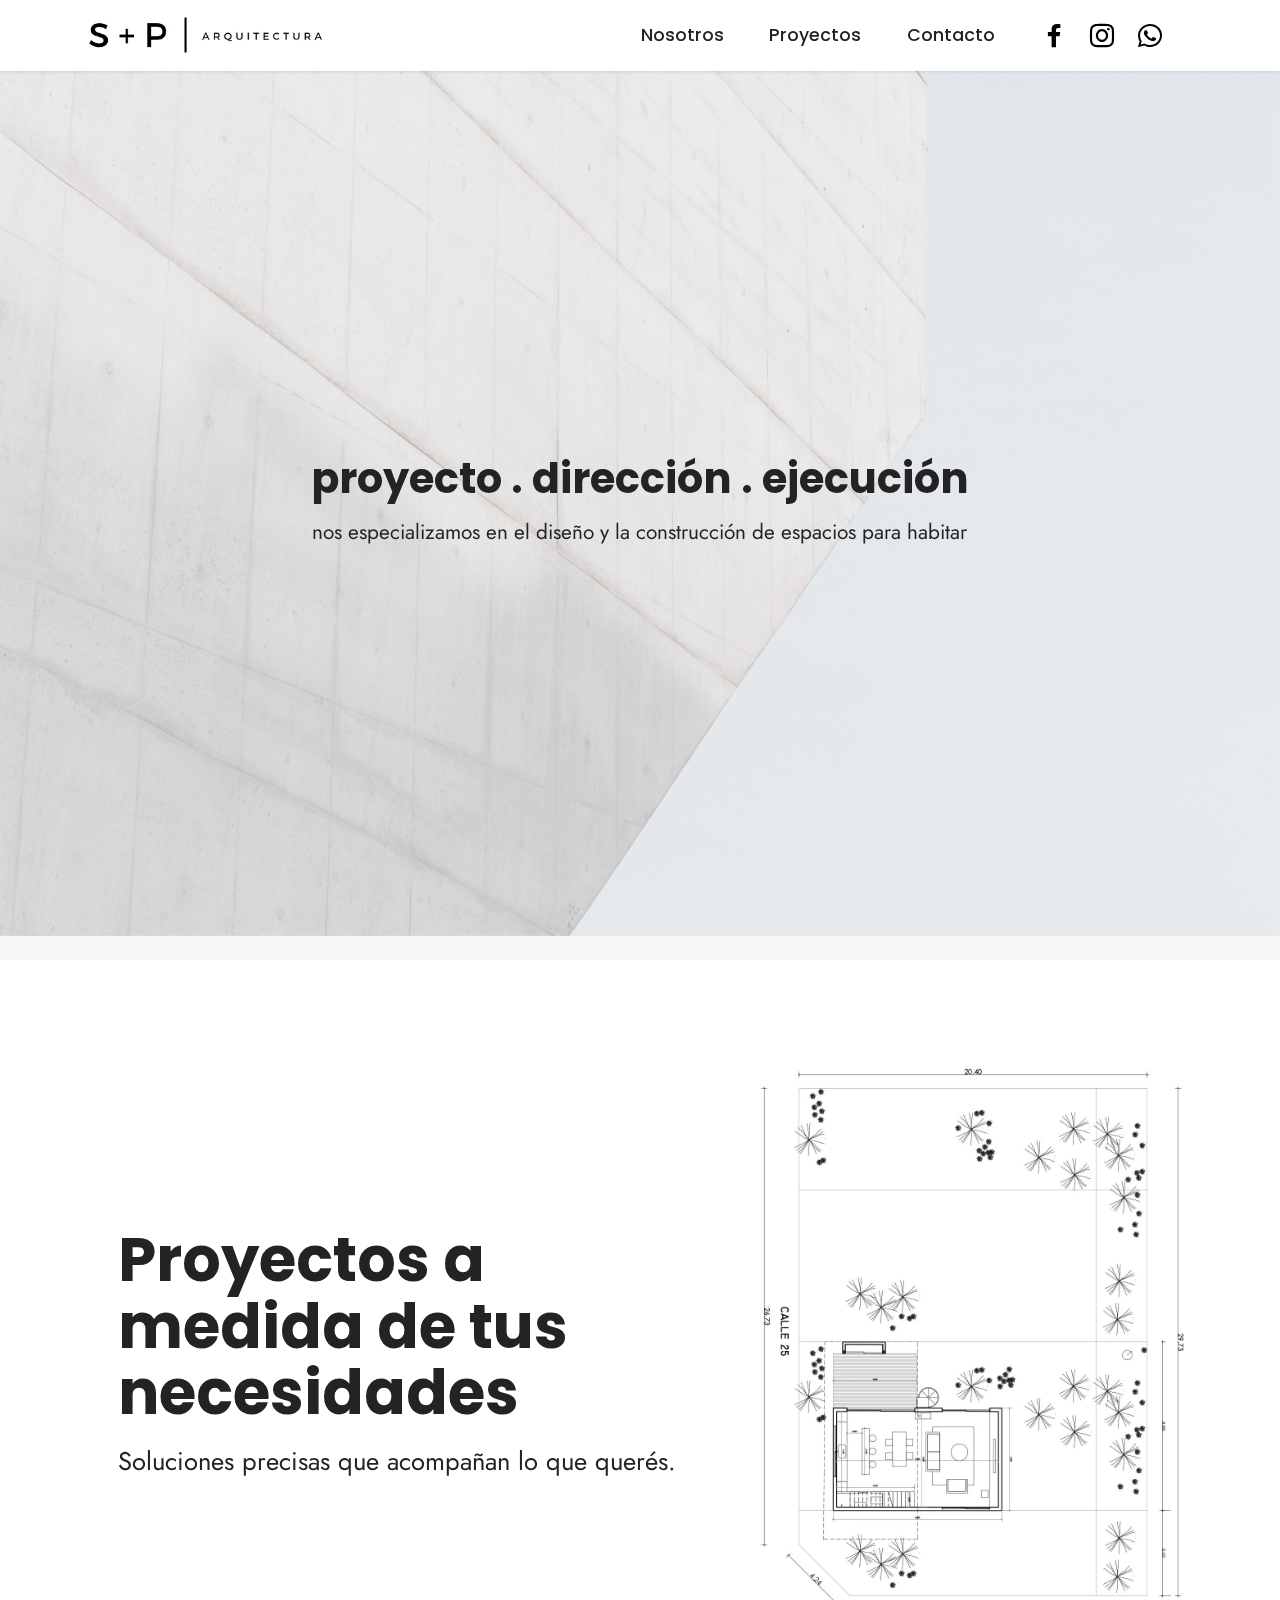
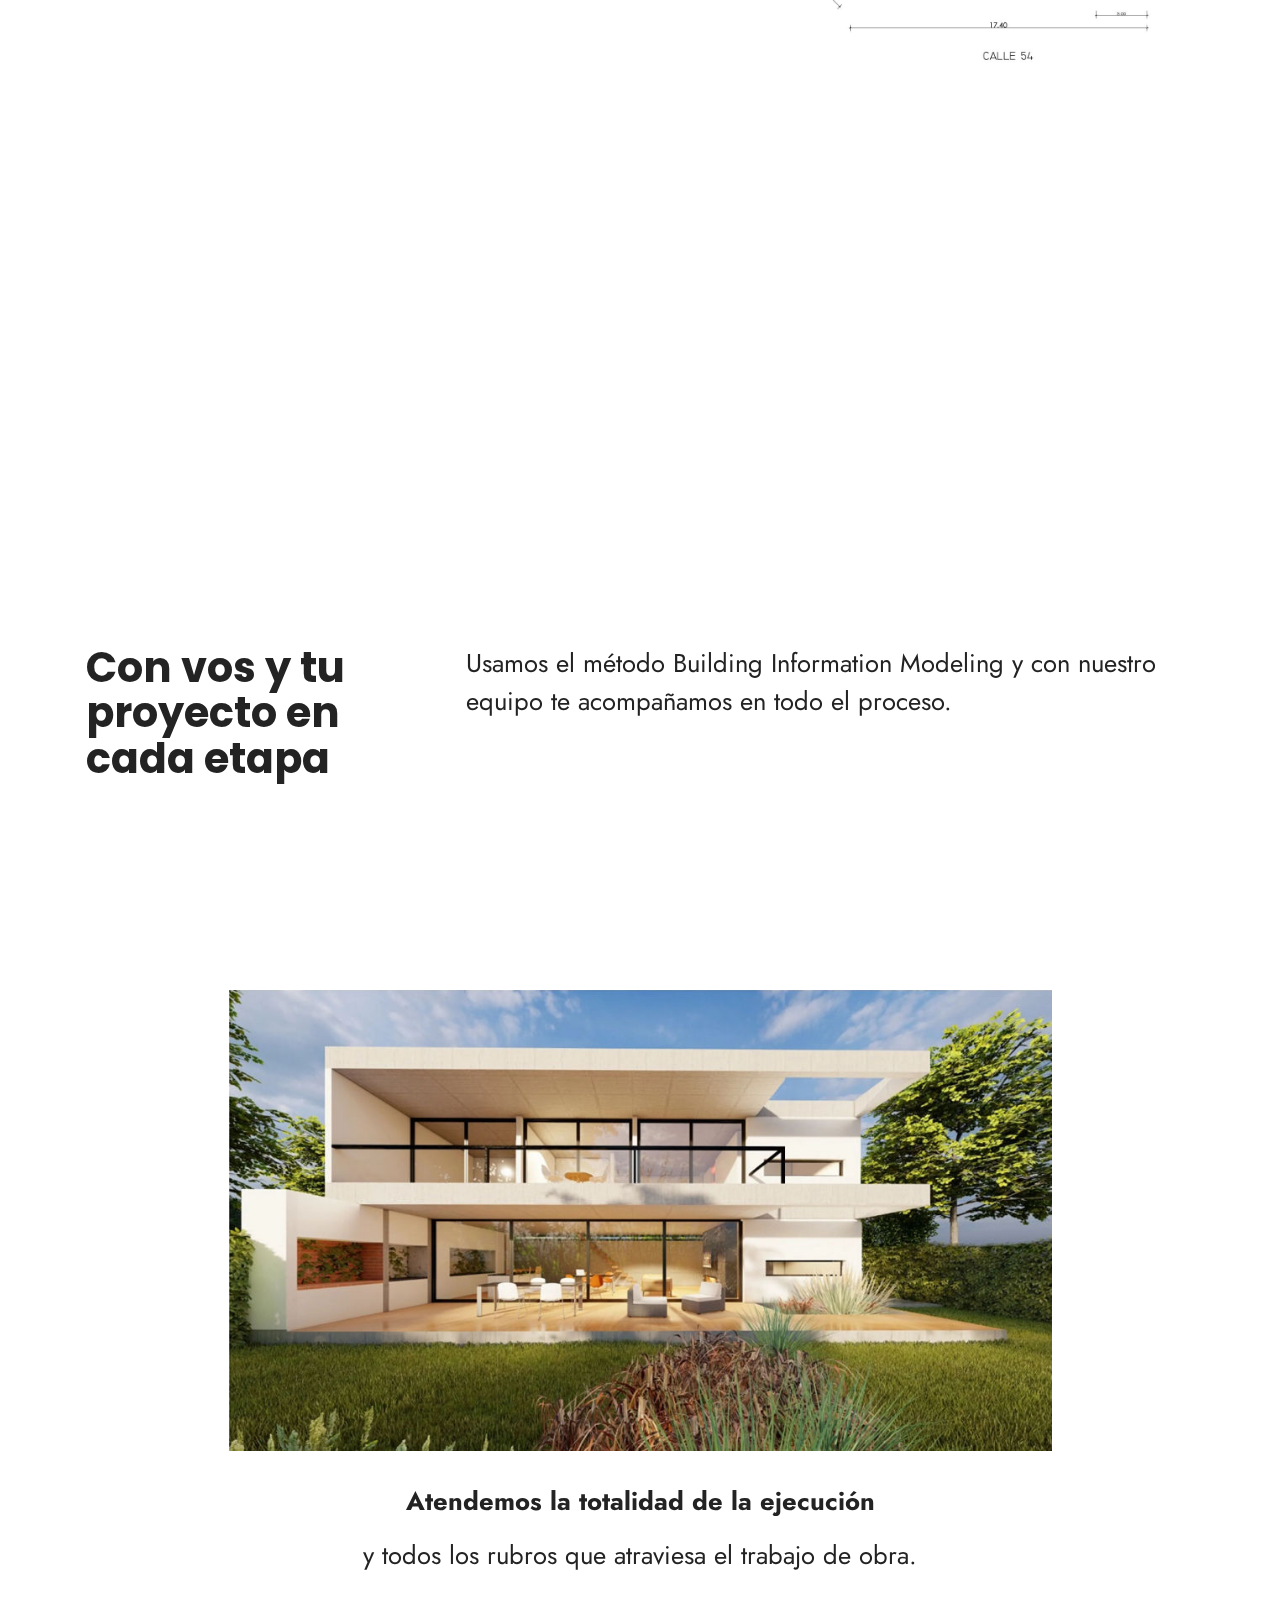
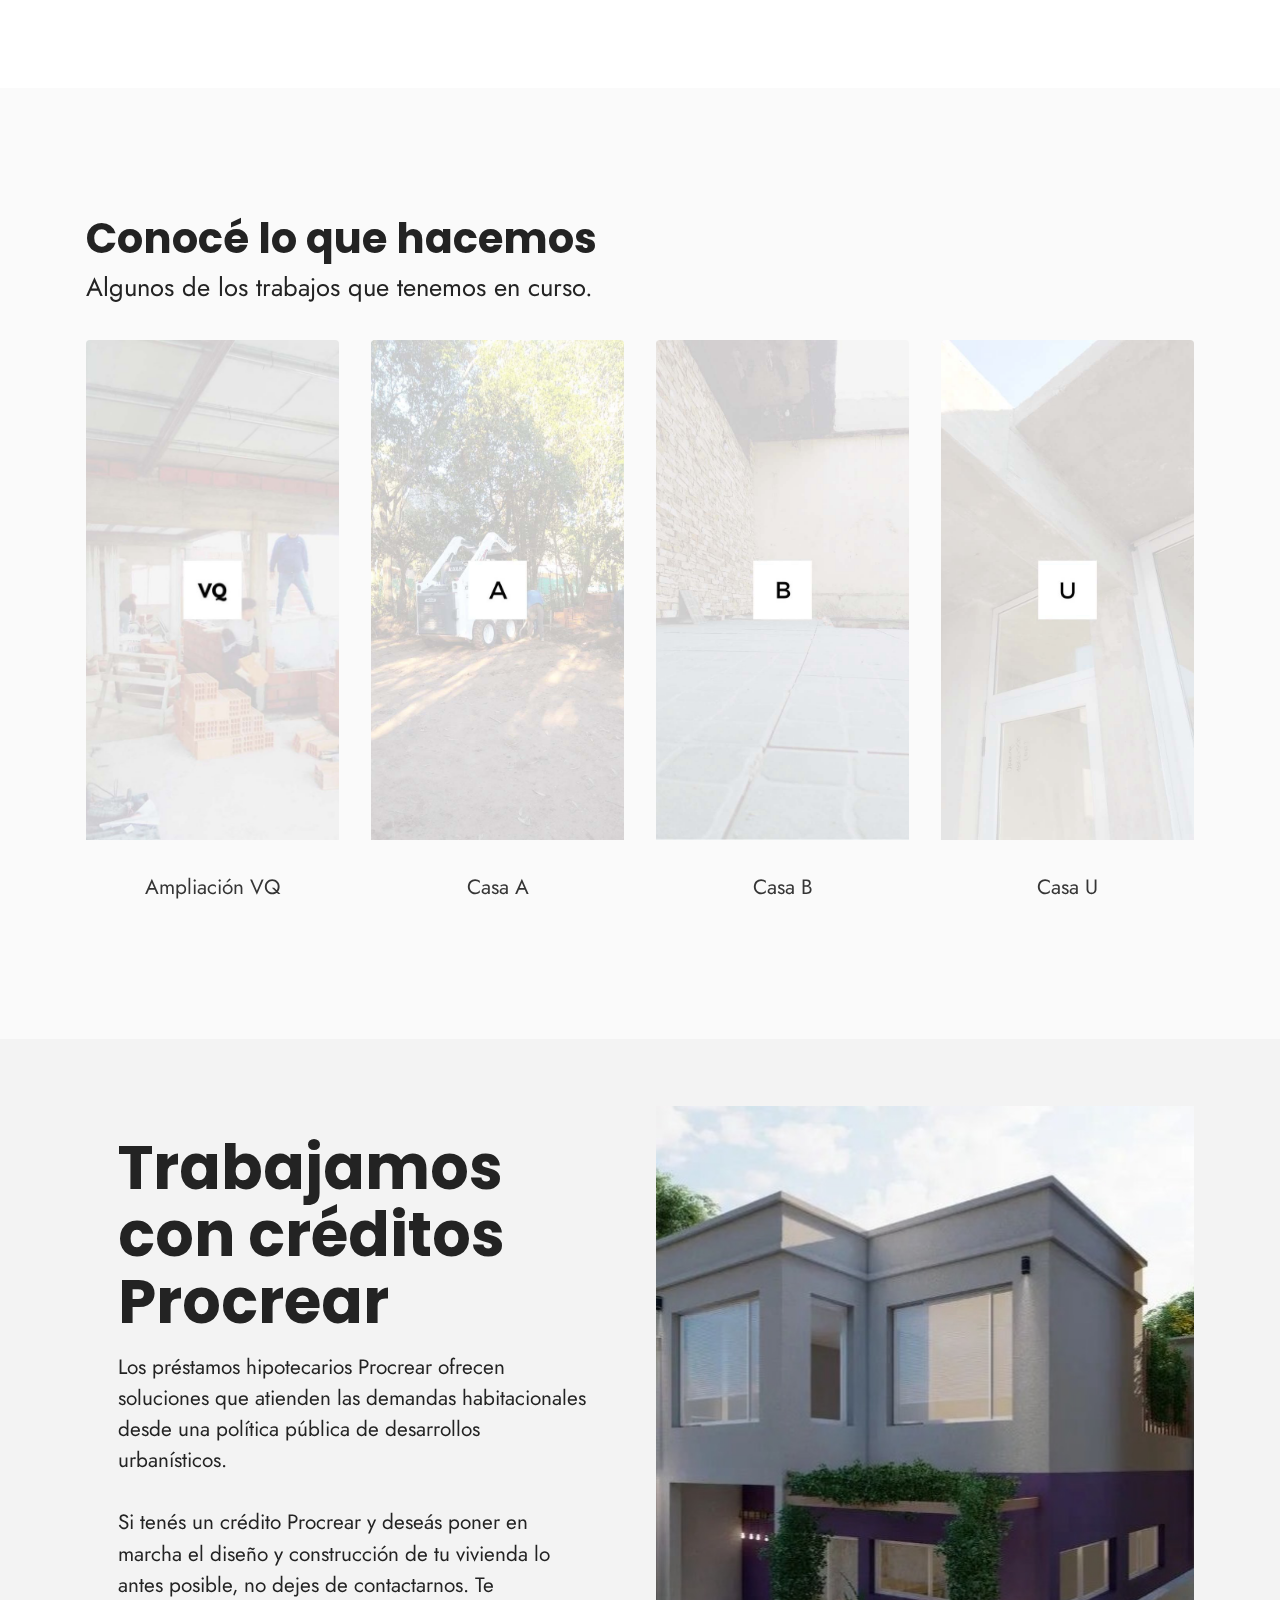
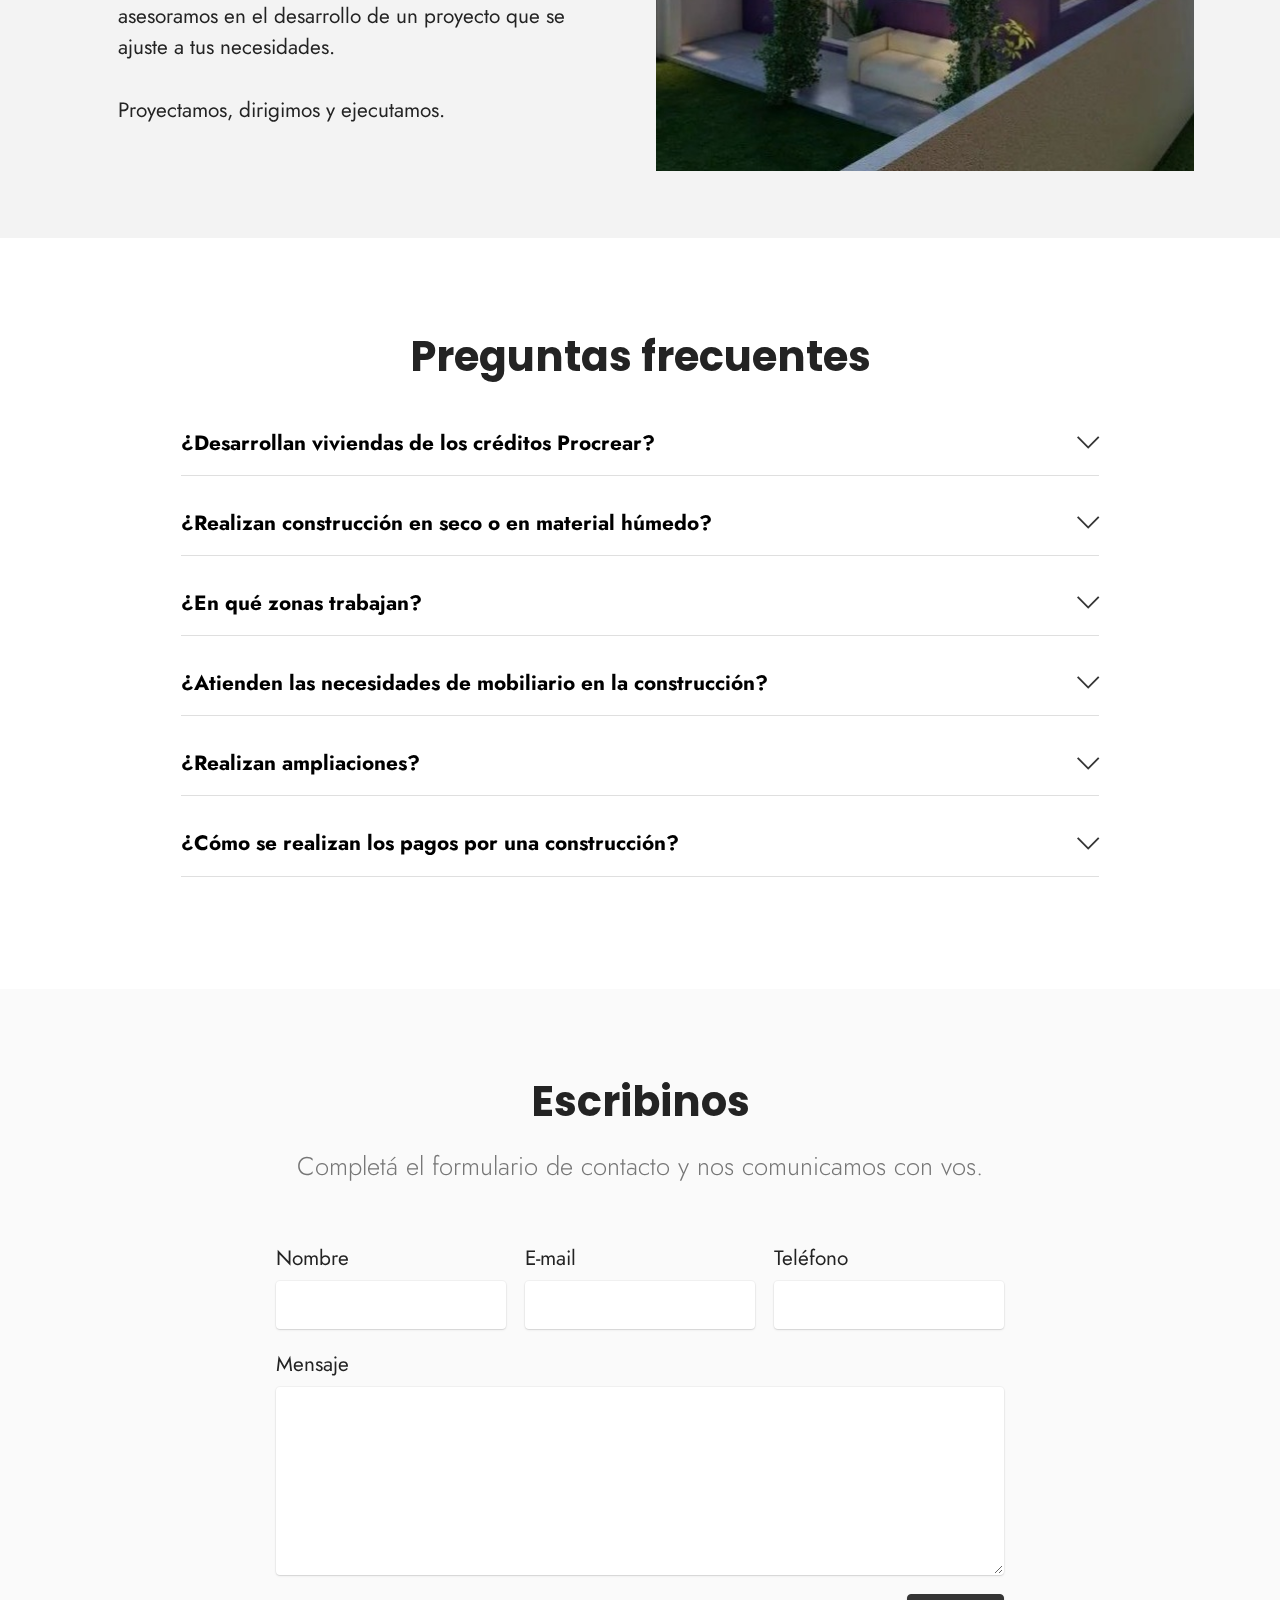
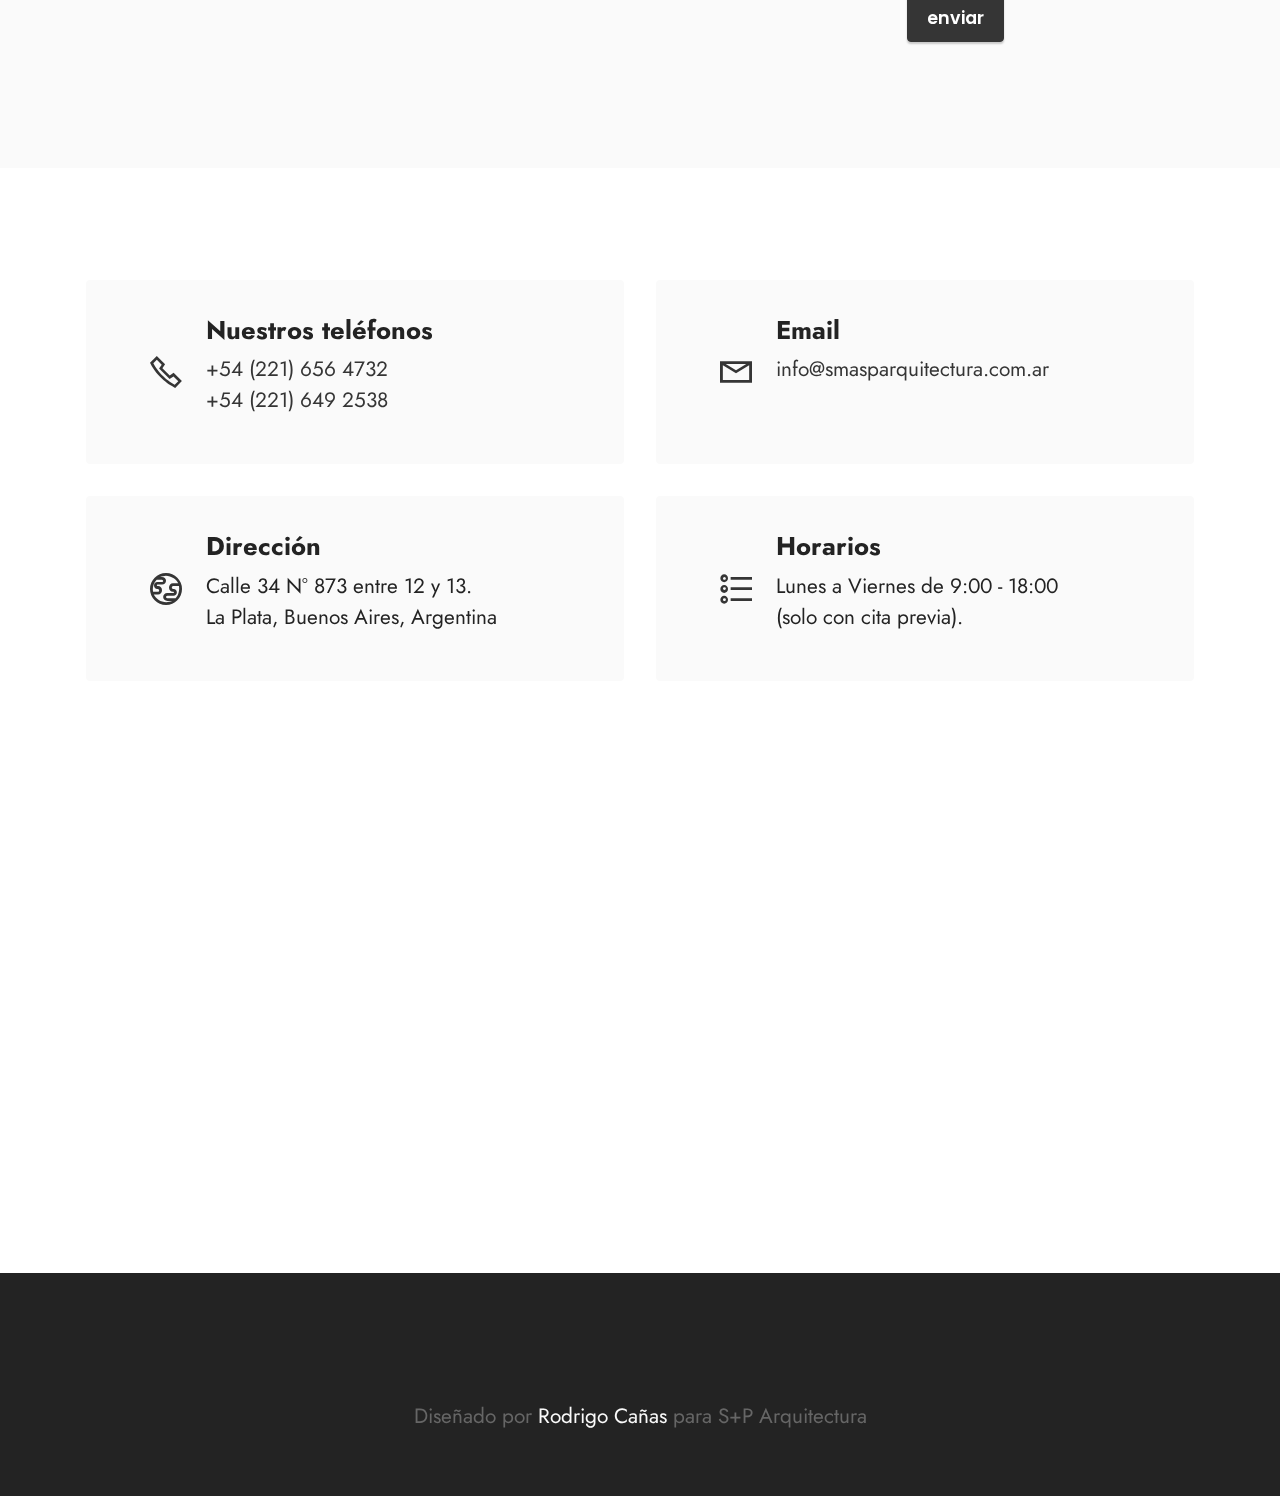
==== commit 1dd789c0: "202208140932" ====
--- a/index.html
+++ b/index.html
@@ -113,7 +113,7 @@
             <div class="col-12 col-lg">
                 <div class="text-wrapper">
                     <h3 class="mbr-section-title mbr-fonts-style mb-3 display-1">
-                        <strong>Diseñamos proyectos a medida de tus necesidades</strong></h3>
+                        <strong>Proyectos a medida de tus necesidades</strong></h3>
                     <p class="mbr-text mbr-fonts-style display-5">
                         Soluciones precisas que acompañan lo que querés.</p>
                 </div>
@@ -144,7 +144,7 @@
                 <h6 class="mbr-section-subtitle mbr-fonts-style mb-4 display-2"><strong>Con vos y tu proyecto en cada etapa</strong></h6>
             </div>
             <div class="col-md-12 col-lg-8">
-                <p class="mbr-text mbr-fonts-style display-2">Usamos el método Building Information Modeling y con nuestro equipo te acompañamos en todo el proceso.</p>
+                <p class="mbr-text mbr-fonts-style display-5">Usamos el método Building Information Modeling y con nuestro equipo te acompañamos en todo el proceso.</p>
             </div>
         </div>
     </div>
@@ -162,9 +162,9 @@
                 <div class="image-wrap mb-4">
                     <img src="assets/images/casa-980x549.jpg" alt="SP">
                 </div>
-                <h1 class="mbr-section-title mbr-fonts-style mb-3 display-2"><strong>Atendemos la totalidad del proyecto</strong></h1>
-                <p class="mbr-text mbr-fonts-style display-5">y todos los rubros que atraviesa su ejecución.</p>
-                <div class="mbr-section-btn mt-3"><a class="btn btn-primary display-4" href="index.html#witsec-mailform-r">CONTACTANOS</a></div>
+                <h1 class="mbr-section-title mbr-fonts-style mb-3 display-5"><strong>Atendemos la totalidad de la ejecución</strong></h1>
+                <p class="mbr-text mbr-fonts-style display-5">y todos los rubros que atraviesa el trabajo de obra.</p>
+                
             </div>
         </div>
     </div>
@@ -252,7 +252,7 @@
             <div class="col-12 col-lg">
                 <div class="text-wrapper">
                     <h3 class="mbr-section-title mbr-fonts-style mb-3 display-1"><strong>Trabajamos con créditos Procrear</strong></h3>
-                    <p class="mbr-text mbr-fonts-style display-7">Los créditos hipotecarios Procrear ofrecen soluciones que atienden las demandas habitacionales desde una política pública de desarrollos urbanísticos.<br><br>Si tenés un crédito Procrear y deseás poner en marcha el diseño y construcción de tu vivienda lo antes posible, no dejes de contactarnos. Te asesoramos en el desarrollo de un proyecto que se ajuste a tus necesidades.<br><br>Proyectamos, dirigimos y ejecutamos.</p>
+                    <p class="mbr-text mbr-fonts-style display-7">Los préstamos hipotecarios Procrear ofrecen soluciones que atienden las demandas habitacionales desde una política pública de desarrollos urbanísticos.<br><br>Si tenés un crédito Procrear y deseás poner en marcha el diseño y construcción de tu vivienda lo antes posible, no dejes de contactarnos. Te asesoramos en el desarrollo de un proyecto que se ajuste a tus necesidades.<br><br>Proyectamos, dirigimos y ejecutamos.</p>
                 </div>
             </div>
         </div>
@@ -361,7 +361,7 @@
     </div>
 </section>
 
-<section class="witsec-mailform mbr-section cid-tepQmf7CZj" id="witsec-mailform-r" data-rv-view="123">
+<section class="witsec-mailform mbr-section cid-tepQmf7CZj" id="witsec-mailform-r" data-rv-view="213">
 
   
 
@@ -491,7 +491,7 @@
     
     <div>
         
-        <div class="google-map"><iframe frameborder="0" style="border:0" src="https://www.google.com/maps/embed/v1/place?key=AIzaSyDk89J4FSunMF33ruMVWJaJht_Ro0kvoXs&amp;q=34 873 la plata" allowfullscreen=""></iframe></div>
+        <div class="google-map"><iframe frameborder="0" style="border:0" src="https://www.google.com/maps/embed/v1/place?key=AIzaSyCNveGQ9bfpKFwWzQLLftrR9hNiHwdqQG8&amp;q=34 873 la plata" allowfullscreen=""></iframe></div>
     </div>
 </section>
 
--- a/assets/mobirise/css/mbr-additional.css
+++ b/assets/mobirise/css/mbr-additional.css
@@ -1108,10 +1108,10 @@
   }
 }
 .cid-teoxNE9NeO .mbr-section-title {
-  text-align: center;
+  text-align: left;
 }
 .cid-teoxNE9NeO .mbr-text {
-  text-align: center;
+  text-align: left;
 }
 .cid-KCVrXaos79 {
   background-color: #ffffff;
@@ -1128,10 +1128,10 @@
   background-color: #ffffff;
 }
 .cid-teoIwVILLE .mbr-section-subtitle {
-  text-align: center;
+  text-align: left;
 }
 .cid-teoIwVILLE .mbr-text {
-  text-align: center;
+  text-align: left;
 }
 .cid-teqmELLa13 {
   padding-top: 6rem;
@@ -1148,8 +1148,15 @@
     width: 100%;
   }
 }
+.cid-teqmELLa13 .mbr-section-title {
+  text-align: center;
+}
+.cid-teqmELLa13 .mbr-text,
+.cid-teqmELLa13 .mbr-section-btn {
+  text-align: center;
+}
 .cid-teq1ERF6SD {
-  padding-top: 4rem;
+  padding-top: 8rem;
   padding-bottom: 4rem;
   background-color: #fafafa;
 }
@@ -1157,7 +1164,7 @@
 .cid-teq1ERF6SD .item-img {
   width: 100%;
   height: 100%;
-  height: 400px;
+  height: 500px;
   object-fit: cover;
 }
 .cid-teq1ERF6SD .item:focus,
@@ -1191,6 +1198,7 @@
 }
 .cid-teq1ERF6SD .mbr-section-title {
   color: #232323;
+  text-align: left;
 }
 .cid-teq1ERF6SD .mbr-text,
 .cid-teq1ERF6SD .mbr-section-btn {
@@ -1200,6 +1208,9 @@
   text-align: center;
 }
 .cid-teq1ERF6SD .item-subtitle {
+  text-align: left;
+}
+.cid-teq1ERF6SD .mbr-section-subtitle {
   text-align: left;
 }
 .cid-teoY7pvl5q {
--- a/assets/mobirise/css/mbr-additional.css
+++ b/assets/mobirise/css/mbr-additional.css
@@ -1108,10 +1108,10 @@
   }
 }
 .cid-teoxNE9NeO .mbr-section-title {
-  text-align: center;
+  text-align: left;
 }
 .cid-teoxNE9NeO .mbr-text {
-  text-align: center;
+  text-align: left;
 }
 .cid-KCVrXaos79 {
   background-color: #ffffff;
@@ -1128,10 +1128,10 @@
   background-color: #ffffff;
 }
 .cid-teoIwVILLE .mbr-section-subtitle {
-  text-align: center;
+  text-align: left;
 }
 .cid-teoIwVILLE .mbr-text {
-  text-align: center;
+  text-align: left;
 }
 .cid-teqmELLa13 {
   padding-top: 6rem;
@@ -1148,8 +1148,15 @@
     width: 100%;
   }
 }
+.cid-teqmELLa13 .mbr-section-title {
+  text-align: center;
+}
+.cid-teqmELLa13 .mbr-text,
+.cid-teqmELLa13 .mbr-section-btn {
+  text-align: center;
+}
 .cid-teq1ERF6SD {
-  padding-top: 4rem;
+  padding-top: 8rem;
   padding-bottom: 4rem;
   background-color: #fafafa;
 }
@@ -1157,7 +1164,7 @@
 .cid-teq1ERF6SD .item-img {
   width: 100%;
   height: 100%;
-  height: 400px;
+  height: 500px;
   object-fit: cover;
 }
 .cid-teq1ERF6SD .item:focus,
@@ -1191,6 +1198,7 @@
 }
 .cid-teq1ERF6SD .mbr-section-title {
   color: #232323;
+  text-align: left;
 }
 .cid-teq1ERF6SD .mbr-text,
 .cid-teq1ERF6SD .mbr-section-btn {
@@ -1200,6 +1208,9 @@
   text-align: center;
 }
 .cid-teq1ERF6SD .item-subtitle {
+  text-align: left;
+}
+.cid-teq1ERF6SD .mbr-section-subtitle {
   text-align: left;
 }
 .cid-teoY7pvl5q {
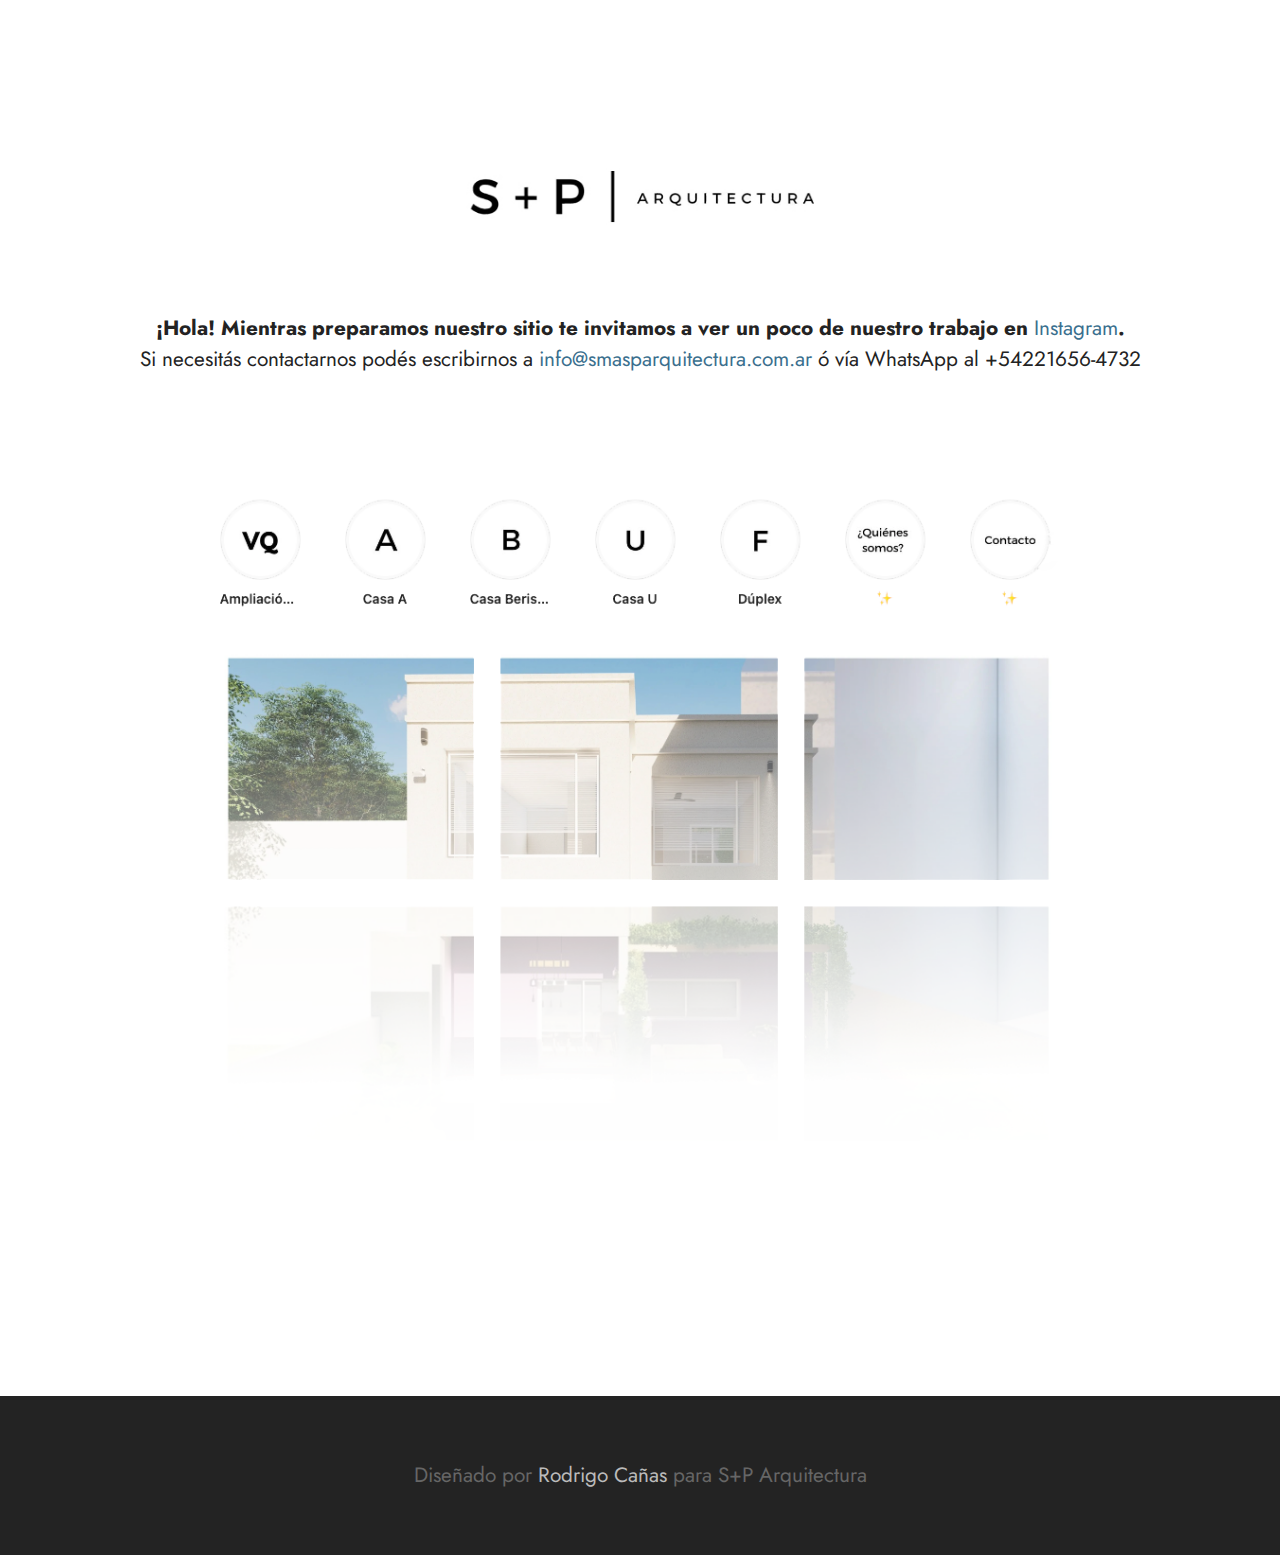
==== commit c3d6f9e6: "Add files via upload" ====
--- a/index.html
+++ b/index.html
@@ -15,13 +15,9 @@
   
   
   <title>S+P Arquitectura</title>
-  <link rel="stylesheet" href="assets/web/assets/mobirise-icons2/mobirise2.css">
-  <link rel="stylesheet" href="assets/web/assets/mobirise-icons/mobirise-icons.css">
   <link rel="stylesheet" href="assets/bootstrap/css/bootstrap.min.css">
   <link rel="stylesheet" href="assets/bootstrap/css/bootstrap-grid.min.css">
   <link rel="stylesheet" href="assets/bootstrap/css/bootstrap-reboot.min.css">
-  <link rel="stylesheet" href="assets/parallax/jarallax.css">
-  <link rel="stylesheet" href="assets/dropdown/css/style.css">
   <link rel="stylesheet" href="assets/socicon/css/styles.css">
   <link rel="stylesheet" href="assets/theme/css/style.css">
   <link rel="preload" href="https://fonts.googleapis.com/css?family=Poppins:100,100i,200,200i,300,300i,400,400i,500,500i,600,600i,700,700i,800,800i,900,900i&display=swap" as="style" onload="this.onload=null;this.rel='stylesheet'">
@@ -32,466 +28,59 @@
   
   
   
-  
+  <script>
+  function resizeIframe(obj) {
+    obj.style.height = obj.contentWindow.document.documentElement.scrollHeight + 'px';
+  }
+</script>
 </head>
 <body>
   
-  <section data-bs-version="5.1" class="menu menu3 cid-teotOrFw29" once="menu" id="menu3-0">
+  <section data-bs-version="5.1" class="image3 cid-tiV4iX0hzE" id="image3-1w">
     
-    <nav class="navbar navbar-dropdown navbar-fixed-top navbar-expand-lg">
-        <div class="container">
-            <div class="navbar-brand">
-                <span class="navbar-logo">
-                    
-                        <img src="assets/images/navbarsp.jpg" alt="S+P Arquitectura" style="height: 3.1rem;">
-                    
-                </span>
-                
-            </div>
-            <button class="navbar-toggler" type="button" data-toggle="collapse" data-bs-toggle="collapse" data-target="#navbarSupportedContent" data-bs-target="#navbarSupportedContent" aria-controls="navbarNavAltMarkup" aria-expanded="false" aria-label="Toggle navigation">
-                <div class="hamburger">
-                    <span></span>
-                    <span></span>
-                    <span></span>
-                    <span></span>
-                </div>
-            </button>
-            <div class="collapse navbar-collapse" id="navbarSupportedContent">
-                <ul class="navbar-nav nav-dropdown nav-right" data-app-modern-menu="true"><li class="nav-item"><a class="nav-link link text-black text-primary display-4" href="index.html#image2-4">Nosotros</a></li>
-                    <li class="nav-item"><a class="nav-link link text-black text-primary display-4" href="index.html#proyectos">Proyectos</a></li>
-                    <li class="nav-item"><a class="nav-link link text-black text-primary display-4" href="index.html#witsec-mailform-r">Contacto</a>
-                    </li></ul>
-                <div class="icons-menu">
-                    <a class="iconfont-wrapper" href="https://www.facebook.com/SMASP-Arquitectura-110803791598958/" target="_blank">
-                        <span class="p-2 mbr-iconfont socicon-facebook socicon"></span>
-                    </a>
-                    <a class="iconfont-wrapper" href="https://www.instagram.com/s.mas.p.arquitectura/" target="_blank">
-                        <span class="p-2 mbr-iconfont socicon-instagram socicon"></span>
-                    </a>
-                    <a class="iconfont-wrapper" href="https://wa.me/542216564732" target="_blank">
-                        <span class="p-2 mbr-iconfont socicon-whatsapp socicon"></span>
-                    </a>
+
+    
+
+    <div class="container">
+        <div class="row justify-content-center">
+            <div class="col-12 col-lg-4">
+                <div class="image-wrapper">
+                    <img src="assets/images/navbarsp.jpg" alt="logo">
                     
                 </div>
-                
             </div>
         </div>
-    </nav>
+    </div>
 </section>
 
-<section data-bs-version="5.1" class="header4 cid-teotP8NfYS mbr-fullscreen mbr-parallax-background" id="header4-1">
-
+<section data-bs-version="5.1" class="content4 cid-tiVEFuU0RK" id="content4-1y">
     
-    <div class="mbr-overlay"></div>
+    
     <div class="container">
-        <div class="row">
-            <div class="content-wrap">
-                <h1 class="mbr-section-title mbr-fonts-style mbr-white mb-3 display-2">
-                    <strong>proyecto . dirección . ejecución</strong></h1>
-                <h2 class="mbr-section-title mbr-fonts-style mbr-white mb-3 display-7">nos especializamos en el diseño y la construcción de espacios para habitar</h2>
+        <div class="row justify-content-center">
+            <div class="title col-md-12 col-lg-12">
                 
-
+                <h4 class="mbr-section-subtitle align-center mbr-fonts-style mb-4 display-7"><strong>¡Hola! Mientras preparamos nuestro sitio te invitamos a ver un poco de nuestro trabajo en </strong><a href="https://www.instagram.com/s.mas.p.arquitectura/" class="text-secondary" style="">Instagram</a><strong>.</strong><br>Si necesitás contactarnos podés escribirnos a <a href="mailto:info@smasparquitectura.com.ar" class="text-secondary">info@smasparquitectura.com.ar</a> ó vía WhatsApp al +54221656-4732</h4>
                 
             </div>
         </div>
     </div>
 </section>
 
-<section data-bs-version="5.1" class="image2 cid-teoxNE9NeO" id="image2-4">
+<section data-bs-version="5.1" class="image3 cid-tiVESRUVlp" id="image3-1z">
     
 
     
 
     <div class="container">
-        <div class="row align-items-center">
-            <div class="col-12 col-lg-5">
+        <div class="row justify-content-center">
+            <div class="col-12 col-lg-11">
                 <div class="image-wrapper">
-                    <img src="assets/images/planocasaa-1082x1496.jpg" alt="plano">
+                    <a href="https://www.instagram.com/s.mas.p.arquitectura/"><img src="assets/images/img-1.png" alt="s+p"></a>
                     
                 </div>
             </div>
-            <div class="col-12 col-lg">
-                <div class="text-wrapper">
-                    <h3 class="mbr-section-title mbr-fonts-style mb-3 display-1">
-                        <strong>Proyectos a medida de tus necesidades</strong></h3>
-                    <p class="mbr-text mbr-fonts-style display-5">
-                        Soluciones precisas que acompañan lo que querés.</p>
-                </div>
-            </div>
         </div>
-    </div>
-</section>
-
-<section data-bs-version="5.1" class="cid-KCVrXaos79" style="padding:0%;" id="clip">
-
-
-
-<div style="position: relative; overflow: hidden; padding-top:calc( 600 / 1920 * 100%);">
-<img src="https://res.cloudinary.com/ezenwa/image/upload/v1590745237/test-bars_yednyc.svg" style="position:absolute; top:0; left:0; width:100%; height:100%; border:0;" class="hide">
-<video playsinline="playsinline" width="100%" height="100%" style="position:absolute; top:0; left:0; width:100%; height:100%; border:0;" controlslist="nodownload" class="show" autoplay="true" muted="true" loop="true" poster="https://www.recursosposibles.com.ar/filespub/snap01.jpg">
-<source type="video/mp4" src="https://www.recursosposibles.com.ar/filespub/onecicle.mp4">
-</video>
-</div>
-
-</section>
-
-<section data-bs-version="5.1" class="content10 cid-teoIwVILLE" id="content10-a">
-    
-    <div class="container">
-        <div class="row justify-content-center">
-            <div class="col-12 col-md">
-                
-                <h6 class="mbr-section-subtitle mbr-fonts-style mb-4 display-2"><strong>Con vos y tu proyecto en cada etapa</strong></h6>
-            </div>
-            <div class="col-md-12 col-lg-8">
-                <p class="mbr-text mbr-fonts-style display-5">Usamos el método Building Information Modeling y con nuestro equipo te acompañamos en todo el proceso.</p>
-            </div>
-        </div>
-    </div>
-</section>
-
-<section data-bs-version="5.1" class="header9 cid-teqmELLa13" id="header9-1i">
-
-    
-
-    
-
-    <div class="text-center container">
-        <div class="row justify-content-center">
-            <div class="col-md-12 col-lg-9">
-                <div class="image-wrap mb-4">
-                    <img src="assets/images/casa-980x549.jpg" alt="SP">
-                </div>
-                <h1 class="mbr-section-title mbr-fonts-style mb-3 display-5"><strong>Atendemos la totalidad de la ejecución</strong></h1>
-                <p class="mbr-text mbr-fonts-style display-5">y todos los rubros que atraviesa el trabajo de obra.</p>
-                
-            </div>
-        </div>
-    </div>
-</section>
-
-<section data-bs-version="5.1" class="features3 cid-teq1ERF6SD" id="proyectos">
-    
-    
-    <div class="container">
-        <div class="mbr-section-head">
-            <h4 class="mbr-section-title mbr-fonts-style align-center mb-0 display-2">
-                <strong>Conocé lo que hacemos</strong></h4>
-            <h5 class="mbr-section-subtitle mbr-fonts-style align-center mb-0 mt-2 display-5">Algunos de los trabajos que tenemos en curso.</h5>
-        </div>
-        <div class="row mt-4">
-            <div class="item features-image сol-12 col-md-6 col-lg-3 active">
-                <div class="item-wrapper">
-                    <div class="item-img">
-                        <a href="https://www.instagram.com/stories/highlights/17907098996587037/" target="_blank"><img src="assets/images/ampliacionvqslideweb-596x1060.jpg" alt="Ampliación VQ"></a>
-                    </div>
-                    <div class="item-content">
-                        <h5 class="item-title mbr-fonts-style display-7"><a href="https://www.instagram.com/stories/highlights/17907098996587037/" class="text-primary" target="_blank">Ampliación VQ</a></h5>
-                        
-                        
-                    </div>
-                    
-                </div>
-            </div>
-            <div class="item features-image сol-12 col-md-6 col-lg-3">
-                <div class="item-wrapper">
-                    <div class="item-img">
-                        <a href="casa-procrear.html"><img src="assets/images/casaa-720x1280.jpg" alt="Casa A" data-slide-to="1" data-bs-slide-to="1"></a>
-                    </div>
-                    <div class="item-content">
-                        <h5 class="item-title mbr-fonts-style display-7"><a href="casa-procrear.html" class="text-primary">Casa A</a></h5>
-                        
-                        
-                    </div>
-                    
-                </div>
-            </div><div class="item features-image сol-12 col-md-6 col-lg-3">
-                <div class="item-wrapper">
-                    <div class="item-img">
-                        <a href="https://www.instagram.com/stories/highlights/17985856156508350/" target="_blank"><img src="assets/images/casab-720x1280.jpg" alt="Casa B" data-slide-to="2" data-bs-slide-to="2"></a>
-                    </div>
-                    <div class="item-content">
-                        <h5 class="item-title mbr-fonts-style display-7"><a href="https://www.instagram.com/stories/highlights/17985856156508350/" class="text-primary" target="_blank">Casa B</a></h5>
-                        
-                        
-                    </div>
-                    
-                </div>
-            </div><div class="item features-image сol-12 col-md-6 col-lg-3">
-                <div class="item-wrapper">
-                    <div class="item-img">
-                        <a href="https://www.instagram.com/stories/highlights/17944599242048919/" target="_blank"><img src="assets/images/casau-720x1280.jpg" alt="Casa U" data-slide-to="3" data-bs-slide-to="3"></a>
-                    </div>
-                    <div class="item-content">
-                        <h5 class="item-title mbr-fonts-style display-7"><a href="https://www.instagram.com/stories/highlights/17944599242048919/" class="text-primary" target="_blank">Casa U</a></h5>
-                        
-                        
-                    </div>
-                    
-                </div>
-            </div>
-            
-                        
-        </div>
-    </div>
-</section>
-
-<section data-bs-version="5.1" class="image2 cid-teoY7pvl5q" id="image2-g">
-    
-
-    
-
-    <div class="container">
-        <div class="row align-items-center">
-            <div class="col-12 col-lg-6">
-                <div class="image-wrapper">
-                    <img src="assets/images/299150585-149068807772456-9134233061442707165-n-3-1080x1080.jpeg" alt="Casa">
-                    
-                </div>
-            </div>
-            <div class="col-12 col-lg">
-                <div class="text-wrapper">
-                    <h3 class="mbr-section-title mbr-fonts-style mb-3 display-1"><strong>Trabajamos con créditos Procrear</strong></h3>
-                    <p class="mbr-text mbr-fonts-style display-7">Los préstamos hipotecarios Procrear ofrecen soluciones que atienden las demandas habitacionales desde una política pública de desarrollos urbanísticos.<br><br>Si tenés un crédito Procrear y deseás poner en marcha el diseño y construcción de tu vivienda lo antes posible, no dejes de contactarnos. Te asesoramos en el desarrollo de un proyecto que se ajuste a tus necesidades.<br><br>Proyectamos, dirigimos y ejecutamos.</p>
-                </div>
-            </div>
-        </div>
-    </div>
-</section>
-
-<section data-bs-version="5.1" class="content16 cid-tep3QDmMAW" id="content16-j">
-
-    
-
-    
-    <div class="container">
-        <div class="row justify-content-center">
-            <div class="col-12 col-md-10">
-                <div class="mbr-section-head align-center mb-4">
-                    <h3 class="mbr-section-title mb-0 mbr-fonts-style display-2">
-                        <strong>Preguntas frecuentes</strong></h3>
-                    
-                </div>
-                <div id="bootstrap-accordion_11" class="panel-group accordionStyles accordion" role="tablist" aria-multiselectable="true">
-                    <div class="card mb-3">
-                        <div class="card-header" role="tab" id="headingOne">
-                            <a role="button" class="panel-title collapsed" data-toggle="collapse" data-bs-toggle="collapse" data-core="" href="#collapse1_11" aria-expanded="false" aria-controls="collapse1">
-                                <h6 class="panel-title-edit mbr-fonts-style mb-0 display-7"><strong>¿Desarrollan viviendas de los créditos Procrear?</strong></h6>
-                                <span class="sign mbr-iconfont mbri-arrow-down"></span>
-                            </a>
-                        </div>
-                        <div id="collapse1_11" class="panel-collapse noScroll collapse" role="tabpanel" aria-labelledby="headingOne" data-parent="#accordion" data-bs-parent="#bootstrap-accordion_11">
-                            <div class="panel-body">
-                                <p class="mbr-fonts-style panel-text display-4">Si. Trabajamos la totalidad del proyecto Procrear en todos sus modelos. Integramos los rubros de la obra para maximizar la inversión realizada con el capital disponible al momento del otorgamiento.</p>
-                            </div>
-                        </div>
-                    </div>
-                    <div class="card mb-3">
-                        <div class="card-header" role="tab" id="headingOne">
-                            <a role="button" class="panel-title collapsed" data-toggle="collapse" data-bs-toggle="collapse" data-core="" href="#collapse2_11" aria-expanded="false" aria-controls="collapse2">
-                                <h6 class="panel-title-edit mbr-fonts-style mb-0 display-7"><strong>¿Realizan construcción en seco o en material húmedo?</strong></h6>
-                                <span class="sign mbr-iconfont mbri-arrow-down"></span>
-                            </a>
-                        </div>
-                        <div id="collapse2_11" class="panel-collapse noScroll collapse" role="tabpanel" aria-labelledby="headingOne" data-parent="#accordion" data-bs-parent="#bootstrap-accordion_11">
-                            <div class="panel-body">
-                                <p class="mbr-fonts-style panel-text display-4">
-                                    Trabajamos ambos modelos de construcción según los requerimientos del proyecto, adaptándonos a las necesidades y deseos de nuestros clientes.</p>
-                            </div>
-                        </div>
-                    </div>
-                    <div class="card mb-3">
-                        <div class="card-header" role="tab" id="headingOne">
-                            <a role="button" class="panel-title collapsed" data-toggle="collapse" data-bs-toggle="collapse" data-core="" href="#collapse3_11" aria-expanded="false" aria-controls="collapse3">
-                                <h6 class="panel-title-edit mbr-fonts-style mb-0 display-7"><strong>¿En qué zonas trabajan?</strong></h6>
-                                <span class="sign mbr-iconfont mbri-arrow-down"></span>
-                            </a>
-                        </div>
-                        <div id="collapse3_11" class="panel-collapse noScroll collapse" role="tabpanel" aria-labelledby="headingOne" data-parent="#accordion" data-bs-parent="#bootstrap-accordion_11">
-                            <div class="panel-body">
-                                <p class="mbr-fonts-style panel-text display-4">
-                                    Trabajamos en la zona de La Plata, Provincia de Buenos Aires, y alrededores. Consultanos por tu proyecto y su ubicación.</p>
-                            </div>
-                        </div>
-                    </div>
-                    <div class="card mb-3">
-                        <div class="card-header" role="tab" id="headingOne">
-                            <a role="button" class="panel-title collapsed" data-toggle="collapse" data-bs-toggle="collapse" data-core="" href="#collapse4_11" aria-expanded="false" aria-controls="collapse4">
-                                <h6 class="panel-title-edit mbr-fonts-style mb-0 display-7"><strong>¿Atienden las necesidades de mobiliario en la construcción?</strong></h6>
-                                <span class="sign mbr-iconfont mbri-arrow-down"></span>
-                            </a>
-                        </div>
-                        <div id="collapse4_11" class="panel-collapse noScroll collapse" role="tabpanel" aria-labelledby="headingOne" data-parent="#accordion" data-bs-parent="#bootstrap-accordion_11">
-                            <div class="panel-body">
-                                <p class="mbr-fonts-style panel-text display-4">
-                                    Si. Trabajamos cada proyecto en su totalidad. Esto incluye necesidades específicas en el diseño de mobiliario que se adapte a los requisitos de cada vivienda.</p>
-                            </div>
-                        </div>
-                    </div>
-                    <div class="card mb-3">
-                        <div class="card-header" role="tab" id="headingOne">
-                            <a role="button" class="panel-title collapsed" data-toggle="collapse" data-bs-toggle="collapse" data-core="" href="#collapse5_11" aria-expanded="false" aria-controls="collapse5">
-                                <h6 class="panel-title-edit mbr-fonts-style mb-0 display-7"><strong>¿Realizan ampliaciones?</strong></h6>
-                                <span class="sign mbr-iconfont mbri-arrow-down"></span>
-                            </a>
-                        </div>
-                        <div id="collapse5_11" class="panel-collapse noScroll collapse" role="tabpanel" aria-labelledby="headingOne" data-parent="#accordion" data-bs-parent="#bootstrap-accordion_11">
-                            <div class="panel-body">
-                                <p class="mbr-fonts-style panel-text display-4">
-                                    Si. Diseñamos y proyectamos ampliaciones de proyectos existentes.&nbsp;A su vez, todos nuestros desarrollos toman en cuenta la posibilidad de una expansión de la vivienda a lo largo del tiempo.</p>
-                            </div>
-                        </div>
-                    </div>
-                    <div class="card mb-3">
-                        <div class="card-header" role="tab" id="headingOne">
-                            <a role="button" class="panel-title collapsed" data-toggle="collapse" data-bs-toggle="collapse" data-core="" href="#collapse6_11" aria-expanded="false" aria-controls="collapse6">
-                                <h6 class="panel-title-edit mbr-fonts-style mb-0 display-7"><strong>¿Cómo se realizan los pagos por una construcción?</strong></h6>
-                                <span class="sign mbr-iconfont mbri-arrow-down"></span>
-                            </a>
-                        </div>
-                        <div id="collapse6_11" class="panel-collapse noScroll collapse" role="tabpanel" aria-labelledby="headingOne" data-parent="#accordion" data-bs-parent="#bootstrap-accordion_11">
-                            <div class="panel-body">
-                                <p class="mbr-fonts-style panel-text display-4">Una vez abordado el diseño del proyecto acordamos un plan de desembolsos vinculados al avance de la obra. Esto le permite a nuestros clientes previsibilidad en el desarrollo de la construcción.</p>
-                            </div>
-                        </div>
-                    </div>
-                </div>
-            </div>
-        </div>
-    </div>
-</section>
-
-<section class="witsec-mailform mbr-section cid-tepQmf7CZj" id="witsec-mailform-r" data-rv-view="213">
-
-  
-
-  
-  <div class="container">
-    <div class="row justify-content-center">
-      <div class="title col-12 col-lg-8">
-        <h2 class="mbr-section-title align-center pb-3 mbr-fonts-style display-2"><strong>
-          Escribinos</strong></h2>
-        <h3 class="mbr-section-subtitle align-center mbr-light pb-3 mbr-fonts-style display-5">Completá el formulario de contacto y nos comunicamos con vos.</h3>
-      </div>
-    </div>
-  </div>
-  <div class="container">
-    <div class="row justify-content-center">
-      <div class="media-container-column col-lg-8">
-          <form class="mbr-form">
-<input type="hidden" name="disableButton" value="1">
-            
-            <input type="hidden" name="subject" value="Mensaje desde página web.">
-            
-            
-            
-            
-
-            <div class="rowflexrev flex-column-reverse">
-              <div class="row">
-                <div class="col-md-12 form-group ws-form-alerts">
-                  <div hidden="hidden" class="alert alert-success col-12 mbr-alert-success mbr-fonts-style display-7">Gracias por contactarnos. Responderemos a la brevedad.</div>
-                  <div hidden="hidden" class="alert alert-danger col-12 mbr-alert-danger mbr-fonts-style display-7">Gracias por contactarnos.&nbsp;</div>
-                </div>
-              </div>
-
-              <div class="row">
-                <div class="col-md-4 form-group">
-                  <p class="mbr-section-labels mbr-fonts-style display-7">Nombre</p>
-                  <input type="text" name="name" required="required" class="form-control display-7">
-                </div>
-                <div class="col-md-4 form-group">
-                  <p class="mbr-section-labels mbr-fonts-style display-7">E-mail</p>
-                  <input type="email" name="email" required="required" class="form-control display-7">
-                </div>
-                <div class="col-md-4 form-group">
-                  <p class="mbr-section-labels mbr-fonts-style display-7">Teléfono</p>
-                  <input type="tel" name="phone" class="form-control display-7">
-                </div>
-                <div class="col-md-12 form-group">
-                  <p class="mbr-section-labels mbr-fonts-style display-7">Mensaje</p>
-                  <textarea name="message" required="required" class="form-control display-7"></textarea>
-                </div>
-                
-                
-                
-                
-                <div class="col-md-12 input-group-btn align-right"><button type="submit" class="btn btn-primary btn-form display-4">enviar</button></div>
-              </div>
-            </div>
-        </form>
-      </div>
-    </div>
-  </div>
-</section>
-
-<section data-bs-version="5.1" class="contacts2 cid-teq83XhUKc" id="contacts2-z">
-    <!---->
-    
-    
-    <div class="container">
-        
-        <div class="row justify-content-center mt-4">
-            <div class="card col-12 col-md-6">
-                <div class="card-wrapper">
-                    <div class="image-wrapper">
-                        <span class="mbr-iconfont mobi-mbri-phone mobi-mbri"></span>
-                    </div>
-                    <div class="text-wrapper">
-                        <h6 class="card-title mbr-fonts-style mb-1 display-5">
-                            <strong>Nuestros teléfonos</strong></h6>
-                        <p class="mbr-text mbr-fonts-style display-7"><a href="https://wa.me/542216564732" class="text-primary" target="_blank">+54 (221) 656 4732</a><br><a href="https://wa.me/542216564732" class="text-primary" target="_blank">+54 (221) 649 2538</a></p>
-                    </div>
-                </div>
-            </div>
-            <div class="card col-12 col-md-6">
-                <div class="card-wrapper">
-                    <div class="image-wrapper">
-                        <span class="mbr-iconfont mobi-mbri-letter mobi-mbri"></span>
-                    </div>
-                    <div class="text-wrapper">
-                        <h6 class="card-title mbr-fonts-style mb-1 display-5">
-                            <strong>Email</strong>
-                        </h6>
-                        <p class="mbr-text mbr-fonts-style display-7">
-                            <a href="mailto:info@smasparquitectura.com.ar" class="text-primary">info@smasparquitectura.com.ar</a></p>
-                    </div>
-                </div>
-            </div>
-            <div class="card col-12 col-md-6">
-                <div class="card-wrapper">
-                    <div class="image-wrapper">
-                        <span class="mbr-iconfont mobi-mbri-globe mobi-mbri"></span>
-                    </div>
-                    <div class="text-wrapper">
-                        <h6 class="card-title mbr-fonts-style mb-1 display-5">
-                            <strong>Dirección</strong></h6>
-                        <p class="mbr-text mbr-fonts-style display-7">Calle 34 N° 873 entre 12 y 13.<br>La Plata, Buenos Aires, Argentina</p>
-                    </div>
-                </div>
-            </div>
-            <div class="card col-12 col-md-6">
-                <div class="card-wrapper">
-                    <div class="image-wrapper">
-                        <span class="mbr-iconfont mobi-mbri-bulleted-list mobi-mbri"></span>
-                    </div>
-                    <div class="text-wrapper">
-                        <h6 class="card-title mbr-fonts-style mb-1 display-5">
-                            <strong>Horarios</strong></h6>
-                        <p class="mbr-text mbr-fonts-style display-7">Lunes a Viernes de&nbsp;9:00 - 18:00<br>(solo con cita previa).</p>
-                    </div>
-                </div>
-            </div>
-        </div>
-    </div>
-</section>
-
-<section data-bs-version="5.1" class="map2 cid-teq85nGyhR" id="map2-10">
-    
-    
-    <div>
-        
-        <div class="google-map"><iframe frameborder="0" style="border:0" src="https://www.google.com/maps/embed/v1/place?key=AIzaSyCNveGQ9bfpKFwWzQLLftrR9hNiHwdqQG8&amp;q=34 873 la plata" allowfullscreen=""></iframe></div>
     </div>
 </section>
 
@@ -507,11 +96,11 @@
             
             <div class="row row-copirayt">
                 <p class="mbr-text mb-0 mbr-fonts-style mbr-white align-center display-7">
-                    Diseñado por <a href="http://www.canas.com.ar" class="text-white" target="_blank">Rodrigo Cañas</a> para S+P Arquitectura</p>
+                    Diseñado por <a href="http://www.canas.com.ar" class="text-info" target="_blank">Rodrigo Cañas</a> para S+P Arquitectura</p>
             </div>
         </div>
     </div>
-</section><section><a href="https://mobiri.se"></a><a href="https://mobiri.se"></a></section><script src="assets/bootstrap/js/bootstrap.bundle.min.js"></script>  <script src="assets/parallax/jarallax.js"></script>  <script src="assets/smoothscroll/smooth-scroll.js"></script>  <script src="assets/ytplayer/index.js"></script>  <script src="assets/dropdown/js/navbar-dropdown.js"></script>  <script src="assets/mbr-switch-arrow/mbr-switch-arrow.js"></script>  <script src="assets/witsec-mailform/mailform.js"></script>  <script src="assets/theme/js/script.js"></script>  
+</section><section><a href="https://mobiri.se"></a><a href="https://mobiri.se"></a></section><script src="assets/bootstrap/js/bootstrap.bundle.min.js"></script>  <script src="assets/smoothscroll/smooth-scroll.js"></script>  <script src="assets/ytplayer/index.js"></script>  <script src="assets/theme/js/script.js"></script>  
   <script async src='https://d2mpatx37cqexb.cloudfront.net/delightchat-whatsapp-widget/embeds/embed.min.js'></script>
         <script>
           var wa_btnSetting = {"btnColor":"#383838","ctaText":"","cornerRadius":40,"marginBottom":20,"marginLeft":20,"marginRight":20,"btnPosition":"right","whatsAppNumber":"2216564732","welcomeMessage":"Hello","zIndex":999999,"btnColorScheme":"light"};
--- a/assets/mobirise/css/mbr-additional.css
+++ b/assets/mobirise/css/mbr-additional.css
@@ -105,7 +105,7 @@
   background-color: #bbbbbb !important;
 }
 .bg-warning {
-  background-color: #fff0b0 !important;
+  background-color: #22a5e5 !important;
 }
 .bg-danger {
   background-color: #98dee8 !important;
@@ -134,8 +134,8 @@
 }
 .btn-secondary,
 .btn-secondary:active {
-  background-color: #666666 !important;
-  border-color: #666666 !important;
+  background-color: #3a6f8e !important;
+  border-color: #3a6f8e !important;
   color: #ffffff !important;
   box-shadow: 0 2px 2px 0 rgba(0, 0, 0, 0.2);
 }
@@ -144,15 +144,15 @@
 .btn-secondary.focus,
 .btn-secondary.active {
   color: #ffffff !important;
-  background-color: #3b3b3b !important;
-  border-color: #3b3b3b !important;
+  background-color: #213f50 !important;
+  border-color: #213f50 !important;
   box-shadow: 0 2px 5px 0 rgba(0, 0, 0, 0.2);
 }
 .btn-secondary.disabled,
 .btn-secondary:disabled {
   color: #ffffff !important;
-  background-color: #3b3b3b !important;
-  border-color: #3b3b3b !important;
+  background-color: #213f50 !important;
+  border-color: #213f50 !important;
 }
 .btn-info,
 .btn-info:active {
@@ -200,25 +200,25 @@
 }
 .btn-warning,
 .btn-warning:active {
-  background-color: #fff0b0 !important;
-  border-color: #fff0b0 !important;
-  color: #b08f00 !important;
+  background-color: #22a5e5 !important;
+  border-color: #22a5e5 !important;
+  color: #ffffff !important;
   box-shadow: 0 2px 2px 0 rgba(0, 0, 0, 0.2);
 }
 .btn-warning:hover,
 .btn-warning:focus,
 .btn-warning.focus,
 .btn-warning.active {
-  color: #594800 !important;
-  background-color: #ffe059 !important;
-  border-color: #ffe059 !important;
+  color: #ffffff !important;
+  background-color: #13709e !important;
+  border-color: #13709e !important;
   box-shadow: 0 2px 5px 0 rgba(0, 0, 0, 0.2);
 }
 .btn-warning.disabled,
 .btn-warning:disabled {
-  color: #b08f00 !important;
-  background-color: #ffe059 !important;
-  border-color: #ffe059 !important;
+  color: #ffffff !important;
+  background-color: #13709e !important;
+  border-color: #13709e !important;
 }
 .btn-danger,
 .btn-danger:active {
@@ -311,13 +311,13 @@
 .btn-secondary-outline:active {
   background-color: transparent !important;
   border-color: transparent;
-  color: #666666;
+  color: #3a6f8e;
 }
 .btn-secondary-outline:hover,
 .btn-secondary-outline:focus,
 .btn-secondary-outline.focus,
 .btn-secondary-outline.active {
-  color: #3b3b3b !important;
+  color: #213f50 !important;
   background-color: transparent!important;
   border-color: transparent!important;
   box-shadow: none!important;
@@ -325,8 +325,8 @@
 .btn-secondary-outline.disabled,
 .btn-secondary-outline:disabled {
   color: #ffffff !important;
-  background-color: #666666 !important;
-  border-color: #666666 !important;
+  background-color: #3a6f8e !important;
+  border-color: #3a6f8e !important;
 }
 .btn-info-outline,
 .btn-info-outline:active {
@@ -374,22 +374,22 @@
 .btn-warning-outline:active {
   background-color: transparent !important;
   border-color: transparent;
-  color: #fff0b0;
+  color: #22a5e5;
 }
 .btn-warning-outline:hover,
 .btn-warning-outline:focus,
 .btn-warning-outline.focus,
 .btn-warning-outline.active {
-  color: #ffe059 !important;
+  color: #13709e !important;
   background-color: transparent!important;
   border-color: transparent!important;
   box-shadow: none!important;
 }
 .btn-warning-outline.disabled,
 .btn-warning-outline:disabled {
-  color: #b08f00 !important;
-  background-color: #fff0b0 !important;
-  border-color: #fff0b0 !important;
+  color: #ffffff !important;
+  background-color: #22a5e5 !important;
+  border-color: #22a5e5 !important;
 }
 .btn-danger-outline,
 .btn-danger-outline:active {
@@ -458,7 +458,7 @@
   color: #353535 !important;
 }
 .text-secondary {
-  color: #666666 !important;
+  color: #3a6f8e !important;
 }
 .text-success {
   color: #353535 !important;
@@ -467,7 +467,7 @@
   color: #bbbbbb !important;
 }
 .text-warning {
-  color: #fff0b0 !important;
+  color: #22a5e5 !important;
 }
 .text-danger {
   color: #98dee8 !important;
@@ -486,7 +486,7 @@
 a.text-secondary:hover,
 a.text-secondary:focus,
 a.text-secondary.active {
-  color: #333333 !important;
+  color: #1c3646 !important;
 }
 a.text-success:hover,
 a.text-success:focus,
@@ -501,7 +501,7 @@
 a.text-warning:hover,
 a.text-warning:focus,
 a.text-warning.active {
-  color: #ffdd4a !important;
+  color: #116690 !important;
 }
 a.text-danger:hover,
 a.text-danger:focus,
@@ -544,7 +544,7 @@
   background-color: #bbbbbb;
 }
 .alert-warning {
-  background-color: #fff0b0;
+  background-color: #22a5e5;
 }
 .alert-danger {
   background-color: #98dee8;
@@ -575,7 +575,7 @@
 }
 .mbr-plan-header.bg-warning .mbr-plan-subtitle,
 .mbr-plan-header.bg-warning .mbr-plan-price-desc {
-  color: #ffffff;
+  color: #d9effa;
 }
 .mbr-plan-header.bg-danger .mbr-plan-subtitle,
 .mbr-plan-header.bg-danger .mbr-plan-price-desc {
@@ -646,7 +646,7 @@
 .xdsoft_datetimepicker .xdsoft_calendar td:hover,
 .xdsoft_datetimepicker .xdsoft_timepicker .xdsoft_time_box > div > div:hover {
   color: #ffffff !important;
-  background: #666666 !important;
+  background: #3a6f8e !important;
   box-shadow: none !important;
 }
 .lazy-bg {
@@ -681,6 +681,115 @@
 }
 a {
   transition: color 0.6s;
+}
+.cid-tiV4iX0hzE {
+  padding-top: 10rem;
+  padding-bottom: 3rem;
+  background-color: #ffffff;
+}
+@media (max-width: 991px) {
+  .cid-tiV4iX0hzE .image-wrapper {
+    margin-bottom: 1rem;
+  }
+}
+.cid-tiV4iX0hzE .row {
+  flex-direction: row-reverse;
+}
+.cid-tiV4iX0hzE img {
+  width: 100%;
+}
+.cid-tiVEFuU0RK {
+  padding-top: 2rem;
+  padding-bottom: 1rem;
+  background-color: #ffffff;
+}
+.cid-tiVESRUVlp {
+  padding-top: 2rem;
+  padding-bottom: 7rem;
+  background-color: #ffffff;
+}
+@media (max-width: 991px) {
+  .cid-tiVESRUVlp .image-wrapper {
+    margin-bottom: 1rem;
+  }
+}
+.cid-tiVESRUVlp .row {
+  flex-direction: row-reverse;
+}
+.cid-tiVESRUVlp img {
+  width: 100%;
+}
+.cid-teq8WwWLr2 {
+  padding-top: 4rem;
+  padding-bottom: 4rem;
+  background-color: #232323;
+}
+.cid-teq8WwWLr2 .row-links {
+  width: 100%;
+  justify-content: center;
+}
+.cid-teq8WwWLr2 .social-row {
+  width: 100%;
+  justify-content: center;
+}
+.cid-teq8WwWLr2 .media-container-row {
+  flex-direction: column;
+  justify-content: center;
+  align-items: center;
+}
+.cid-teq8WwWLr2 .media-container-row .foot-menu {
+  list-style: none;
+  display: flex;
+  justify-content: center;
+  flex-wrap: wrap;
+  padding: 0;
+  margin-bottom: 0;
+}
+.cid-teq8WwWLr2 .media-container-row .foot-menu li {
+  padding: 0 1rem 1rem 1rem;
+}
+.cid-teq8WwWLr2 .media-container-row .foot-menu li p {
+  margin: 0;
+}
+.cid-teq8WwWLr2 .media-container-row .social-list {
+  width: auto;
+  padding-left: 0;
+  margin-bottom: 0;
+  list-style: none;
+  display: flex;
+  flex-wrap: wrap;
+  justify-content: flex-end;
+}
+.cid-teq8WwWLr2 .media-container-row .social-list .mbr-iconfont-social {
+  font-size: 1.5rem;
+  color: #ffffff;
+}
+.cid-teq8WwWLr2 .media-container-row .social-list .soc-item {
+  margin: 0 .5rem;
+}
+.cid-teq8WwWLr2 .media-container-row .social-list a {
+  margin: 0;
+  opacity: .5;
+  transition: .2s linear;
+}
+.cid-teq8WwWLr2 .media-container-row .social-list a:hover {
+  opacity: 1;
+}
+@media (max-width: 767px) {
+  .cid-teq8WwWLr2 .media-container-row .social-list {
+    -webkit-justify-content: center;
+    justify-content: center;
+  }
+}
+.cid-teq8WwWLr2 .media-container-row .row-copirayt {
+  word-break: break-word;
+  width: 100%;
+}
+.cid-teq8WwWLr2 .media-container-row .row-copirayt p {
+  width: 100%;
+}
+.cid-teq8WwWLr2 .media-container-row .mbr-text {
+  color: #666666;
 }
 .cid-teotOrFw29 {
   z-index: 1000;
@@ -1042,141 +1151,212 @@
     left: -1rem;
   }
 }
-.cid-teotP8NfYS {
+.cid-teqbdQhlUa {
   display: flex;
-  background-image: url("../../../assets/images/alllll-1.jpeg");
-}
-.cid-teotP8NfYS .mbr-overlay {
-  background-color: #f3f3f3;
+  padding-top: 135px;
+  padding-bottom: 135px;
+  background-image: url("../../../assets/images/obracasaa1-1280x720.jpg");
+}
+.cid-teqbdQhlUa .mbr-overlay {
+  background-color: #666666;
   opacity: 0.7;
 }
-.cid-teotP8NfYS .content-wrap {
+.cid-teqbdQhlUa .content-wrap {
   padding: 5rem 1rem;
 }
 @media (min-width: 768px) {
-  .cid-teotP8NfYS {
-    align-items: center;
-  }
-  .cid-teotP8NfYS .row {
-    justify-content: center;
-  }
-  .cid-teotP8NfYS .content-wrap {
-    width: 92%;
+  .cid-teqbdQhlUa {
+    align-items: flex-end;
+  }
+  .cid-teqbdQhlUa .row {
+    justify-content: flex-start;
+  }
+  .cid-teqbdQhlUa .content-wrap {
+    width: 51%;
   }
 }
 @media (max-width: 991px) and (min-width: 768px) {
-  .cid-teotP8NfYS .content-wrap {
+  .cid-teqbdQhlUa .content-wrap {
     min-width: 50%;
   }
 }
 @media (max-width: 767px) {
-  .cid-teotP8NfYS {
+  .cid-teqbdQhlUa {
     -webkit-align-items: center;
     align-items: center;
   }
-  .cid-teotP8NfYS .mbr-row {
+  .cid-teqbdQhlUa .mbr-row {
     -webkit-justify-content: center;
     justify-content: center;
   }
-  .cid-teotP8NfYS .content-wrap {
+  .cid-teqbdQhlUa .content-wrap {
     width: 100%;
   }
 }
-.cid-teotP8NfYS .mbr-section-title {
-  text-align: center;
-  color: #232323;
-}
-.cid-teoxNE9NeO {
+.cid-teqbdQhlUa .mbr-section-title {
+  color: #ffffff;
+  text-align: left;
+}
+.cid-teqbdQhlUa .mbr-text,
+.cid-teqbdQhlUa .mbr-section-btn {
+  color: #ffffff;
+  text-align: left;
+}
+.cid-teqbWby4jU {
+  padding-top: 6rem;
+  padding-bottom: 3rem;
+  background-color: #ffffff;
+}
+@media (max-width: 991px) {
+  .cid-teqbWby4jU .image-wrapper {
+    margin-bottom: 1rem;
+  }
+}
+.cid-teqbWby4jU .row {
+  flex-direction: row-reverse;
+}
+.cid-teqbWby4jU img {
+  width: 100%;
+}
+@media (min-width: 992px) {
+  .cid-teqbWby4jU .text-wrapper {
+    padding: 2rem;
+  }
+}
+.cid-teqbWby4jU .mbr-section-title {
+  text-align: left;
+}
+.cid-teqbXkbe3G {
+  padding-top: 3rem;
+  padding-bottom: 1rem;
+  background-color: #ffffff;
+}
+@media (max-width: 991px) {
+  .cid-teqbXkbe3G .image-wrapper {
+    margin-bottom: 1rem;
+  }
+}
+.cid-teqbXkbe3G .row {
+  flex-direction: row-reverse;
+}
+.cid-teqbXkbe3G img {
+  width: 100%;
+}
+.cid-teqe6eGVId {
+  padding-top: 2rem;
+  padding-bottom: 2rem;
+  background-color: #ffffff;
+}
+.cid-teqe6eGVId .row {
+  flex-direction: row-reverse;
+}
+.cid-teqbWI6PCw {
+  padding-top: 3rem;
+  padding-bottom: 3rem;
+  background-color: #ffffff;
+}
+@media (max-width: 991px) {
+  .cid-teqbWI6PCw .image-wrapper {
+    margin-bottom: 1rem;
+  }
+}
+.cid-teqbWI6PCw .row {
+  flex-direction: row-reverse;
+}
+.cid-teqbWI6PCw img {
+  width: 100%;
+}
+.cid-teqfTnxSe3 {
+  padding-top: 4rem;
+  padding-bottom: 4rem;
+  background-color: #ffffff;
+}
+@media (max-width: 991px) {
+  .cid-teqfTnxSe3 .image-wrapper {
+    margin-bottom: 1rem;
+  }
+}
+.cid-teqfTnxSe3 .row {
+  flex-direction: row-reverse;
+}
+.cid-teqfTnxSe3 img {
+  width: 100%;
+}
+@media (min-width: 992px) {
+  .cid-teqfTnxSe3 .text-wrapper {
+    padding: 2rem;
+  }
+}
+.cid-teqfVgeMej {
   padding-top: 6rem;
   padding-bottom: 6rem;
   background-color: #ffffff;
 }
 @media (max-width: 991px) {
-  .cid-teoxNE9NeO .image-wrapper {
+  .cid-teqfVgeMej .image-wrapper {
     margin-bottom: 1rem;
   }
 }
-.cid-teoxNE9NeO .row {
+.cid-teqfVgeMej .row {
   flex-direction: row-reverse;
 }
-.cid-teoxNE9NeO img {
-  width: 100%;
-}
-@media (min-width: 992px) {
-  .cid-teoxNE9NeO .text-wrapper {
-    padding: 2rem;
-  }
-}
-.cid-teoxNE9NeO .mbr-section-title {
-  text-align: left;
-}
-.cid-teoxNE9NeO .mbr-text {
-  text-align: left;
-}
-.cid-KCVrXaos79 {
-  background-color: #ffffff;
-}
-.cid-KCVrXaos79 .show {
-  visibility: visible;
-}
-.cid-KCVrXaos79 .hide {
-  visibility: hidden;
-}
-.cid-teoIwVILLE {
-  padding-top: 5rem;
-  padding-bottom: 5rem;
-  background-color: #ffffff;
-}
-.cid-teoIwVILLE .mbr-section-subtitle {
-  text-align: left;
-}
-.cid-teoIwVILLE .mbr-text {
-  text-align: left;
-}
-.cid-teqmELLa13 {
+.cid-teqfVgeMej img {
+  width: 100%;
+}
+.cid-teqfU6qUXJ {
+  padding-top: 2rem;
+  padding-bottom: 2rem;
+  background-color: #f3f3f3;
+}
+@media (max-width: 991px) {
+  .cid-teqfU6qUXJ .image-wrapper {
+    margin-bottom: 1rem;
+  }
+}
+.cid-teqfU6qUXJ .row {
+  flex-direction: row-reverse;
+}
+.cid-teqfU6qUXJ img {
+  width: 100%;
+}
+.cid-teqjrvyLqD {
+  padding-top: 3rem;
+  padding-bottom: 3rem;
+  background-color: #f3f3f3;
+}
+@media (max-width: 991px) {
+  .cid-teqjrvyLqD .image-wrapper {
+    margin-bottom: 1rem;
+  }
+}
+.cid-teqjrvyLqD .row {
+  flex-direction: row-reverse;
+}
+.cid-teqjrvyLqD img {
+  width: 100%;
+}
+.cid-teqjvmW78Z {
   padding-top: 6rem;
   padding-bottom: 6rem;
   background-color: #ffffff;
 }
-.cid-teqmELLa13 .image-wrap img {
-  width: 100%;
-}
-@media (min-width: 992px) {
-  .cid-teqmELLa13 .image-wrap img {
-    display: block;
-    margin: auto;
-    width: 100%;
-  }
-}
-.cid-teqmELLa13 .mbr-section-title {
-  text-align: center;
-}
-.cid-teqmELLa13 .mbr-text,
-.cid-teqmELLa13 .mbr-section-btn {
-  text-align: center;
-}
-.cid-teq1ERF6SD {
-  padding-top: 8rem;
-  padding-bottom: 4rem;
-  background-color: #fafafa;
-}
-.cid-teq1ERF6SD img,
-.cid-teq1ERF6SD .item-img {
+.cid-teqjvmW78Z img,
+.cid-teqjvmW78Z .item-img {
   width: 100%;
   height: 100%;
-  height: 500px;
   object-fit: cover;
 }
-.cid-teq1ERF6SD .item:focus,
-.cid-teq1ERF6SD span:focus {
+.cid-teqjvmW78Z .item:focus,
+.cid-teqjvmW78Z span:focus {
   outline: none;
 }
-.cid-teq1ERF6SD .item {
+.cid-teqjvmW78Z .item {
   cursor: pointer;
   margin-bottom: 2rem;
-}
-.cid-teq1ERF6SD .item-wrapper {
   position: relative;
+}
+.cid-teqjvmW78Z .item-wrapper {
+  position: unset;
   border-radius: 4px;
   background: #fafafa;
   height: 100%;
@@ -1184,226 +1364,65 @@
   flex-flow: column nowrap;
 }
 @media (min-width: 992px) {
-  .cid-teq1ERF6SD .item-wrapper .item-content {
+  .cid-teqjvmW78Z .item-wrapper .item-content {
     padding: 2rem;
   }
 }
 @media (max-width: 991px) {
-  .cid-teq1ERF6SD .item-wrapper .item-content {
+  .cid-teqjvmW78Z .item-wrapper .item-content {
     padding: 1rem;
   }
 }
-.cid-teq1ERF6SD .mbr-section-btn {
+.cid-teqjvmW78Z .mbr-section-btn {
   margin-top: auto !important;
 }
-.cid-teq1ERF6SD .mbr-section-title {
+.cid-teqjvmW78Z .mbr-section-title {
   color: #232323;
-  text-align: left;
-}
-.cid-teq1ERF6SD .mbr-text,
-.cid-teq1ERF6SD .mbr-section-btn {
-  text-align: left;
-}
-.cid-teq1ERF6SD .item-title {
-  text-align: center;
-}
-.cid-teq1ERF6SD .item-subtitle {
-  text-align: left;
-}
-.cid-teq1ERF6SD .mbr-section-subtitle {
-  text-align: left;
-}
-.cid-teoY7pvl5q {
+}
+.cid-teqkKYdT6B {
   padding-top: 4rem;
-  padding-bottom: 4rem;
-  background-color: #f3f3f3;
-}
-@media (max-width: 991px) {
-  .cid-teoY7pvl5q .image-wrapper {
-    margin-bottom: 1rem;
-  }
-}
-.cid-teoY7pvl5q .row {
-  flex-direction: row-reverse;
-}
-.cid-teoY7pvl5q img {
-  width: 100%;
-}
-@media (min-width: 992px) {
-  .cid-teoY7pvl5q .text-wrapper {
-    padding: 2rem;
-  }
-}
-.cid-tep3QDmMAW {
-  padding-top: 6rem;
-  padding-bottom: 6rem;
+  padding-bottom: 5rem;
   background-color: #ffffff;
 }
-.cid-tep3QDmMAW .mbr-iconfont {
-  font-size: 1.4rem !important;
-  font-family: 'Moririse2' !important;
-  color: #353535;
-  margin-left: 1rem;
-}
-.cid-tep3QDmMAW .panel-group {
-  border: none;
-}
-.cid-tep3QDmMAW .panel-title {
+.cid-teqkKYdT6B .image-wrapper {
   display: flex;
   align-items: center;
-  justify-content: space-between;
-}
-.cid-tep3QDmMAW .panel-body,
-.cid-tep3QDmMAW .card-header {
-  padding: 1rem 0;
-}
-.cid-tep3QDmMAW .panel-title-edit {
-  color: #000000;
-}
-.cid-tep3QDmMAW .card .card-header {
-  background-color: transparent;
-  margin-bottom: 0;
-}
-.cid-tepQmf7CZj {
-  padding-top: 90px;
-  padding-bottom: 90px;
-  background-color: #fafafa;
-}
-.cid-tepQmf7CZj .showAlerts {
-  display: block !important;
-}
-.cid-tepQmf7CZj .rowflexrev {
-  display: -webkit-flex;
-}
-.cid-tepQmf7CZj .ws-form-alerts {
-  margin-top: 1rem;
-}
-.cid-tepQmf7CZj .title {
-  margin-bottom: 2rem;
-}
-.cid-tepQmf7CZj .mbr-section-subtitle {
-  color: #767676;
-}
-.cid-tepQmf7CZj textarea.form-control {
-  min-height: 188px;
-}
-.cid-tepQmf7CZj LABEL {
-  color: #232323;
-  display: initial;
-}
-.cid-tepQmf7CZj .mbr-section-terms {
-  text-align: center;
-  color: #232323;
-  margin-bottom: 0px;
-}
-.cid-tepQmf7CZj .mbr-section-labels {
-  color: #232323;
-  padding: 0;
-  margin-bottom: .357em;
-  text-align: left;
-}
-.cid-tepQmf7CZj .mbr-section-autorespond {
-  text-align: left;
-  color: #232323;
-  margin-bottom: 0px;
-}
-.cid-tepQmf7CZj .mbr-section-gdpr {
-  text-align: left;
-  color: #232323;
-  margin-bottom: 0px;
-}
-.cid-tepQmf7CZj .alert {
-  margin-bottom: 0;
-}
-.cid-tepQmf7CZj .alert-success {
-  background-color: #353535;
-}
-.cid-tepQmf7CZj .alert-danger {
-  background-color: #353535;
-}
-.cid-tepQmf7CZj .btn {
-  display: inline-flex;
-}
-.cid-tepQmf7CZj .mbr-alert-success {
-  text-align: left;
-  color: #ffffff;
-}
-.cid-tepQmf7CZj .mbr-alert-danger {
-  text-align: left;
-  color: #ffffff;
-}
-.cid-tepQmf7CZj .uploadBtn {
-  padding-top: 13px !important;
-  padding-left: 12.5px !important;
-}
-.cid-tepQmf7CZj input[type=file]::file-selector-button {
-  border: 1px solid #232323 !important;
-  padding: .2em .4em;
-  border-radius: .2em;
-  background-color: #cccccc !important;
-  color: #232323 !important;
-  transition: 0.3s;
-}
-.cid-tepQmf7CZj input[type=file]::-webkit-file-upload-button {
-  border: 1px solid #232323 !important;
-  padding: .2em .4em;
-  border-radius: .2em;
-  background-color: #cccccc !important;
-  color: #232323 !important;
-  transition: 0.3s;
-}
-.cid-tepQmf7CZj input[type=file]::-ms-browse {
-  border: 1px solid #232323 !important;
-  padding: .2em .4em;
-  border-radius: .2em;
-  background-color: #cccccc !important;
-  color: #232323 !important;
-  transition: 0.3s;
-}
-.cid-teq83XhUKc {
-  padding-top: 5rem;
-  padding-bottom: 5rem;
-  background-color: #ffffff;
-}
-.cid-teq83XhUKc .image-wrapper {
-  display: flex;
-  align-items: center;
-}
-.cid-teq83XhUKc .card-wrapper {
+}
+.cid-teqkKYdT6B .card-wrapper {
   margin-bottom: 2rem;
   display: flex;
   border-radius: 4px;
   background: #fafafa;
 }
 @media (max-width: 991px) {
-  .cid-teq83XhUKc .card-wrapper {
+  .cid-teqkKYdT6B .card-wrapper {
     padding: 1rem 2rem;
   }
 }
 @media (min-width: 992px) {
-  .cid-teq83XhUKc .card-wrapper {
+  .cid-teqkKYdT6B .card-wrapper {
     padding: 2rem 4rem;
   }
 }
-.cid-teq83XhUKc .mbr-iconfont {
+.cid-teqkKYdT6B .mbr-iconfont {
   font-size: 2rem;
   padding-right: 1.5rem;
   color: #353535;
 }
-.cid-teq85nGyhR {
+.cid-teqkLA7Owz {
   padding-top: 0rem;
   padding-bottom: 0rem;
   background: #ffffff;
 }
-.cid-teq85nGyhR .google-map {
+.cid-teqkLA7Owz .google-map {
   height: 30rem;
   position: relative;
 }
-.cid-teq85nGyhR .google-map iframe {
+.cid-teqkLA7Owz .google-map iframe {
   height: 100%;
   width: 100%;
 }
-.cid-teq85nGyhR .google-map [data-state-details] {
+.cid-teqkLA7Owz .google-map [data-state-details] {
   color: #6b6763;
   height: 1.5em;
   margin-top: -0.75em;
@@ -1414,14 +1433,14 @@
   top: 50%;
   width: 100%;
 }
-.cid-teq85nGyhR .google-map[data-state] {
+.cid-teqkLA7Owz .google-map[data-state] {
   background: #e9e5dc;
 }
-.cid-teq85nGyhR .google-map[data-state="loading"] [data-state-details] {
+.cid-teqkLA7Owz .google-map[data-state="loading"] [data-state-details] {
   display: none;
 }
 .cid-teq8WwWLr2 {
-  padding-top: 8rem;
+  padding-top: 4rem;
   padding-bottom: 4rem;
   background-color: #232323;
 }
@@ -1492,16 +1511,16 @@
 .cid-teq8WwWLr2 .media-container-row .mbr-text {
   color: #666666;
 }
-.cid-teotOrFw29 {
+.cid-tiV4bqsnqr {
   z-index: 1000;
   width: 100%;
   position: relative;
   min-height: 60px;
 }
-.cid-teotOrFw29 nav.navbar {
+.cid-tiV4bqsnqr nav.navbar {
   position: fixed;
 }
-.cid-teotOrFw29 .dropdown-item:before {
+.cid-tiV4bqsnqr .dropdown-item:before {
   font-family: Moririse2 !important;
   content: "\e966";
   display: inline-block;
@@ -1518,129 +1537,129 @@
   transform: scale(0, 1);
   transition: all 0.25s ease-in-out;
 }
-.cid-teotOrFw29 .dropdown-menu {
+.cid-tiV4bqsnqr .dropdown-menu {
   padding: 0;
   border-radius: 4px;
   box-shadow: 0 1px 3px 0 rgba(0, 0, 0, 0.1);
 }
-.cid-teotOrFw29 .dropdown-item {
+.cid-tiV4bqsnqr .dropdown-item {
   border-bottom: 1px solid #e6e6e6;
 }
-.cid-teotOrFw29 .dropdown-item:hover,
-.cid-teotOrFw29 .dropdown-item:focus {
+.cid-tiV4bqsnqr .dropdown-item:hover,
+.cid-tiV4bqsnqr .dropdown-item:focus {
   background: #353535 !important;
   color: white !important;
 }
-.cid-teotOrFw29 .dropdown-item:hover span {
+.cid-tiV4bqsnqr .dropdown-item:hover span {
   color: white;
 }
-.cid-teotOrFw29 .dropdown-item:first-child {
+.cid-tiV4bqsnqr .dropdown-item:first-child {
   border-top-left-radius: 4px;
   border-top-right-radius: 4px;
 }
-.cid-teotOrFw29 .dropdown-item:last-child {
+.cid-tiV4bqsnqr .dropdown-item:last-child {
   border-bottom: none;
   border-bottom-left-radius: 4px;
   border-bottom-right-radius: 4px;
 }
-.cid-teotOrFw29 .nav-dropdown .link {
+.cid-tiV4bqsnqr .nav-dropdown .link {
   padding: 0 0.3em !important;
   margin: 0.667em 1em !important;
 }
-.cid-teotOrFw29 .nav-dropdown .link.dropdown-toggle::after {
+.cid-tiV4bqsnqr .nav-dropdown .link.dropdown-toggle::after {
   margin-left: 0.5rem;
   margin-top: 0.2rem;
 }
-.cid-teotOrFw29 .nav-link {
+.cid-tiV4bqsnqr .nav-link {
   position: relative;
 }
-.cid-teotOrFw29 .container {
+.cid-tiV4bqsnqr .container {
   display: flex;
   margin: auto;
 }
 @media (min-width: 992px) {
-  .cid-teotOrFw29 .container {
+  .cid-tiV4bqsnqr .container {
     flex-wrap: nowrap;
   }
 }
-.cid-teotOrFw29 .iconfont-wrapper {
+.cid-tiV4bqsnqr .iconfont-wrapper {
   color: #000000 !important;
   font-size: 1.5rem;
   padding-right: 0.5rem;
 }
-.cid-teotOrFw29 .dropdown-menu,
-.cid-teotOrFw29 .navbar.opened {
+.cid-tiV4bqsnqr .dropdown-menu,
+.cid-tiV4bqsnqr .navbar.opened {
   background: #ffffff !important;
 }
-.cid-teotOrFw29 .nav-item:focus,
-.cid-teotOrFw29 .nav-link:focus {
+.cid-tiV4bqsnqr .nav-item:focus,
+.cid-tiV4bqsnqr .nav-link:focus {
   outline: none;
 }
-.cid-teotOrFw29 .dropdown .dropdown-menu .dropdown-item {
+.cid-tiV4bqsnqr .dropdown .dropdown-menu .dropdown-item {
   width: auto;
   transition: all 0.25s ease-in-out;
 }
-.cid-teotOrFw29 .dropdown .dropdown-menu .dropdown-item::after {
+.cid-tiV4bqsnqr .dropdown .dropdown-menu .dropdown-item::after {
   right: 0.5rem;
 }
-.cid-teotOrFw29 .dropdown .dropdown-menu .dropdown-item .mbr-iconfont {
+.cid-tiV4bqsnqr .dropdown .dropdown-menu .dropdown-item .mbr-iconfont {
   margin-right: 0.5rem;
   vertical-align: sub;
 }
-.cid-teotOrFw29 .dropdown .dropdown-menu .dropdown-item .mbr-iconfont:before {
+.cid-tiV4bqsnqr .dropdown .dropdown-menu .dropdown-item .mbr-iconfont:before {
   display: inline-block;
   transform: scale(1, 1);
   transition: all 0.25s ease-in-out;
 }
-.cid-teotOrFw29 .collapsed .dropdown-menu .dropdown-item:before {
+.cid-tiV4bqsnqr .collapsed .dropdown-menu .dropdown-item:before {
   display: none;
 }
-.cid-teotOrFw29 .collapsed .dropdown .dropdown-menu .dropdown-item {
+.cid-tiV4bqsnqr .collapsed .dropdown .dropdown-menu .dropdown-item {
   padding: 0.235em 1.5em 0.235em 1.5em !important;
   transition: none;
   margin: 0 !important;
 }
-.cid-teotOrFw29 .navbar {
+.cid-tiV4bqsnqr .navbar {
   min-height: 70px;
   transition: all 0.3s;
   border-bottom: 1px solid transparent;
   box-shadow: 0 1px 3px 0 rgba(0, 0, 0, 0.1);
   background: #ffffff;
 }
-.cid-teotOrFw29 .navbar.opened {
+.cid-tiV4bqsnqr .navbar.opened {
   transition: all 0.3s;
 }
-.cid-teotOrFw29 .navbar .dropdown-item {
+.cid-tiV4bqsnqr .navbar .dropdown-item {
   padding: 0.5rem 1.8rem;
 }
-.cid-teotOrFw29 .navbar .navbar-logo img {
+.cid-tiV4bqsnqr .navbar .navbar-logo img {
   width: auto;
 }
-.cid-teotOrFw29 .navbar .navbar-collapse {
+.cid-tiV4bqsnqr .navbar .navbar-collapse {
   justify-content: flex-end;
   z-index: 1;
 }
-.cid-teotOrFw29 .navbar.collapsed {
+.cid-tiV4bqsnqr .navbar.collapsed {
   justify-content: center;
 }
-.cid-teotOrFw29 .navbar.collapsed .nav-item .nav-link::before {
+.cid-tiV4bqsnqr .navbar.collapsed .nav-item .nav-link::before {
   display: none;
 }
-.cid-teotOrFw29 .navbar.collapsed.opened .dropdown-menu {
+.cid-tiV4bqsnqr .navbar.collapsed.opened .dropdown-menu {
   top: 0;
 }
 @media (min-width: 992px) {
-  .cid-teotOrFw29 .navbar.collapsed.opened:not(.navbar-short) .navbar-collapse {
+  .cid-tiV4bqsnqr .navbar.collapsed.opened:not(.navbar-short) .navbar-collapse {
     max-height: calc(98.5vh - 3.1rem);
   }
 }
-.cid-teotOrFw29 .navbar.collapsed .dropdown-menu .dropdown-submenu {
+.cid-tiV4bqsnqr .navbar.collapsed .dropdown-menu .dropdown-submenu {
   left: 0 !important;
 }
-.cid-teotOrFw29 .navbar.collapsed .dropdown-menu .dropdown-item:after {
+.cid-tiV4bqsnqr .navbar.collapsed .dropdown-menu .dropdown-item:after {
   right: auto;
 }
-.cid-teotOrFw29 .navbar.collapsed .dropdown-menu .dropdown-toggle[data-toggle="dropdown-submenu"]:after {
+.cid-tiV4bqsnqr .navbar.collapsed .dropdown-menu .dropdown-toggle[data-toggle="dropdown-submenu"]:after {
   margin-left: 0.5rem;
   margin-top: 0.2rem;
   border-top: 0.35em solid;
@@ -1649,33 +1668,33 @@
   border-bottom: 0;
   top: 41%;
 }
-.cid-teotOrFw29 .navbar.collapsed ul.navbar-nav li {
+.cid-tiV4bqsnqr .navbar.collapsed ul.navbar-nav li {
   margin: auto;
 }
-.cid-teotOrFw29 .navbar.collapsed .dropdown-menu .dropdown-item {
+.cid-tiV4bqsnqr .navbar.collapsed .dropdown-menu .dropdown-item {
   padding: 0.25rem 1.5rem;
   text-align: center;
 }
-.cid-teotOrFw29 .navbar.collapsed .icons-menu {
+.cid-tiV4bqsnqr .navbar.collapsed .icons-menu {
   padding-left: 0;
   padding-right: 0;
   padding-top: 0.5rem;
   padding-bottom: 0.5rem;
 }
 @media (max-width: 991px) {
-  .cid-teotOrFw29 .navbar .nav-item .nav-link::before {
+  .cid-tiV4bqsnqr .navbar .nav-item .nav-link::before {
     display: none;
   }
-  .cid-teotOrFw29 .navbar.opened .dropdown-menu {
+  .cid-tiV4bqsnqr .navbar.opened .dropdown-menu {
     top: 0;
   }
-  .cid-teotOrFw29 .navbar .dropdown-menu .dropdown-submenu {
+  .cid-tiV4bqsnqr .navbar .dropdown-menu .dropdown-submenu {
     left: 0 !important;
   }
-  .cid-teotOrFw29 .navbar .dropdown-menu .dropdown-item:after {
+  .cid-tiV4bqsnqr .navbar .dropdown-menu .dropdown-item:after {
     right: auto;
   }
-  .cid-teotOrFw29 .navbar .dropdown-menu .dropdown-toggle[data-toggle="dropdown-submenu"]:after {
+  .cid-tiV4bqsnqr .navbar .dropdown-menu .dropdown-toggle[data-toggle="dropdown-submenu"]:after {
     margin-left: 0.5rem;
     margin-top: 0.2rem;
     border-top: 0.35em solid;
@@ -1684,42 +1703,42 @@
     border-bottom: 0;
     top: 40%;
   }
-  .cid-teotOrFw29 .navbar .navbar-logo img {
+  .cid-tiV4bqsnqr .navbar .navbar-logo img {
     height: 3rem !important;
   }
-  .cid-teotOrFw29 .navbar ul.navbar-nav li {
+  .cid-tiV4bqsnqr .navbar ul.navbar-nav li {
     margin: auto;
   }
-  .cid-teotOrFw29 .navbar .dropdown-menu .dropdown-item {
+  .cid-tiV4bqsnqr .navbar .dropdown-menu .dropdown-item {
     padding: 0.25rem 1.5rem !important;
     text-align: center;
   }
-  .cid-teotOrFw29 .navbar .navbar-brand {
+  .cid-tiV4bqsnqr .navbar .navbar-brand {
     flex-shrink: initial;
     flex-basis: auto;
     word-break: break-word;
     padding-right: 2rem;
   }
-  .cid-teotOrFw29 .navbar .navbar-toggler {
+  .cid-tiV4bqsnqr .navbar .navbar-toggler {
     flex-basis: auto;
   }
-  .cid-teotOrFw29 .navbar .icons-menu {
+  .cid-tiV4bqsnqr .navbar .icons-menu {
     padding-left: 0;
     padding-top: 0.5rem;
     padding-bottom: 0.5rem;
   }
 }
-.cid-teotOrFw29 .navbar.navbar-short {
+.cid-tiV4bqsnqr .navbar.navbar-short {
   min-height: 60px;
 }
-.cid-teotOrFw29 .navbar.navbar-short .navbar-logo img {
+.cid-tiV4bqsnqr .navbar.navbar-short .navbar-logo img {
   height: 2.5rem !important;
 }
-.cid-teotOrFw29 .navbar.navbar-short .navbar-brand {
+.cid-tiV4bqsnqr .navbar.navbar-short .navbar-brand {
   min-height: 60px;
   padding: 0;
 }
-.cid-teotOrFw29 .navbar-brand {
+.cid-tiV4bqsnqr .navbar-brand {
   min-height: 70px;
   flex-shrink: 0;
   align-items: center;
@@ -1729,44 +1748,44 @@
   word-break: break-word;
   z-index: 1;
 }
-.cid-teotOrFw29 .navbar-brand .navbar-caption {
+.cid-tiV4bqsnqr .navbar-brand .navbar-caption {
   line-height: inherit !important;
 }
-.cid-teotOrFw29 .navbar-brand .navbar-logo a {
+.cid-tiV4bqsnqr .navbar-brand .navbar-logo a {
   outline: none;
 }
-.cid-teotOrFw29 .dropdown-item.active,
-.cid-teotOrFw29 .dropdown-item:active {
+.cid-tiV4bqsnqr .dropdown-item.active,
+.cid-tiV4bqsnqr .dropdown-item:active {
   background-color: transparent;
 }
-.cid-teotOrFw29 .navbar-expand-lg .navbar-nav .nav-link {
+.cid-tiV4bqsnqr .navbar-expand-lg .navbar-nav .nav-link {
   padding: 0;
 }
-.cid-teotOrFw29 .nav-dropdown .link.dropdown-toggle {
+.cid-tiV4bqsnqr .nav-dropdown .link.dropdown-toggle {
   margin-right: 1.667em;
 }
-.cid-teotOrFw29 .nav-dropdown .link.dropdown-toggle[aria-expanded="true"] {
+.cid-tiV4bqsnqr .nav-dropdown .link.dropdown-toggle[aria-expanded="true"] {
   margin-right: 0;
   padding: 0.667em 1.667em;
 }
-.cid-teotOrFw29 .navbar.navbar-expand-lg .dropdown .dropdown-menu {
+.cid-tiV4bqsnqr .navbar.navbar-expand-lg .dropdown .dropdown-menu {
   background: #ffffff;
 }
-.cid-teotOrFw29 .navbar.navbar-expand-lg .dropdown .dropdown-menu .dropdown-submenu {
+.cid-tiV4bqsnqr .navbar.navbar-expand-lg .dropdown .dropdown-menu .dropdown-submenu {
   margin: 0;
   left: 100%;
 }
-.cid-teotOrFw29 .navbar .dropdown.open > .dropdown-menu {
+.cid-tiV4bqsnqr .navbar .dropdown.open > .dropdown-menu {
   display: block;
 }
-.cid-teotOrFw29 ul.navbar-nav {
+.cid-tiV4bqsnqr ul.navbar-nav {
   flex-wrap: wrap;
 }
-.cid-teotOrFw29 .navbar-buttons {
+.cid-tiV4bqsnqr .navbar-buttons {
   text-align: center;
   min-width: 170px;
 }
-.cid-teotOrFw29 button.navbar-toggler {
+.cid-tiV4bqsnqr button.navbar-toggler {
   outline: none;
   width: 31px;
   height: 20px;
@@ -1775,7 +1794,7 @@
   position: relative;
   align-self: center;
 }
-.cid-teotOrFw29 button.navbar-toggler .hamburger span {
+.cid-tiV4bqsnqr button.navbar-toggler .hamburger span {
   position: absolute;
   right: 0;
   width: 30px;
@@ -1783,54 +1802,54 @@
   border-right: 5px;
   background-color: #000000;
 }
-.cid-teotOrFw29 button.navbar-toggler .hamburger span:nth-child(1) {
+.cid-tiV4bqsnqr button.navbar-toggler .hamburger span:nth-child(1) {
   top: 0;
   transition: all 0.2s;
 }
-.cid-teotOrFw29 button.navbar-toggler .hamburger span:nth-child(2) {
+.cid-tiV4bqsnqr button.navbar-toggler .hamburger span:nth-child(2) {
   top: 8px;
   transition: all 0.15s;
 }
-.cid-teotOrFw29 button.navbar-toggler .hamburger span:nth-child(3) {
+.cid-tiV4bqsnqr button.navbar-toggler .hamburger span:nth-child(3) {
   top: 8px;
   transition: all 0.15s;
 }
-.cid-teotOrFw29 button.navbar-toggler .hamburger span:nth-child(4) {
+.cid-tiV4bqsnqr button.navbar-toggler .hamburger span:nth-child(4) {
   top: 16px;
   transition: all 0.2s;
 }
-.cid-teotOrFw29 nav.opened .hamburger span:nth-child(1) {
+.cid-tiV4bqsnqr nav.opened .hamburger span:nth-child(1) {
   top: 8px;
   width: 0;
   opacity: 0;
   right: 50%;
   transition: all 0.2s;
 }
-.cid-teotOrFw29 nav.opened .hamburger span:nth-child(2) {
+.cid-tiV4bqsnqr nav.opened .hamburger span:nth-child(2) {
   transform: rotate(45deg);
   transition: all 0.25s;
 }
-.cid-teotOrFw29 nav.opened .hamburger span:nth-child(3) {
+.cid-tiV4bqsnqr nav.opened .hamburger span:nth-child(3) {
   transform: rotate(-45deg);
   transition: all 0.25s;
 }
-.cid-teotOrFw29 nav.opened .hamburger span:nth-child(4) {
+.cid-tiV4bqsnqr nav.opened .hamburger span:nth-child(4) {
   top: 8px;
   width: 0;
   opacity: 0;
   right: 50%;
   transition: all 0.2s;
 }
-.cid-teotOrFw29 .navbar-dropdown {
+.cid-tiV4bqsnqr .navbar-dropdown {
   padding: 0 1rem;
   position: fixed;
 }
-.cid-teotOrFw29 a.nav-link {
+.cid-tiV4bqsnqr a.nav-link {
   display: flex;
   align-items: center;
   justify-content: center;
 }
-.cid-teotOrFw29 .icons-menu {
+.cid-tiV4bqsnqr .icons-menu {
   flex-wrap: nowrap;
   display: flex;
   justify-content: center;
@@ -1840,224 +1859,174 @@
   text-align: center;
 }
 @media screen and (-ms-high-contrast: active), (-ms-high-contrast: none) {
-  .cid-teotOrFw29 .navbar {
+  .cid-tiV4bqsnqr .navbar {
     height: 70px;
   }
-  .cid-teotOrFw29 .navbar.opened {
+  .cid-tiV4bqsnqr .navbar.opened {
     height: auto;
   }
-  .cid-teotOrFw29 .nav-item .nav-link:hover::before {
+  .cid-tiV4bqsnqr .nav-item .nav-link:hover::before {
     width: 175%;
     max-width: calc(100% + 2rem);
     left: -1rem;
   }
 }
-.cid-teqbdQhlUa {
+.cid-tiV4brdde1 {
   display: flex;
-  padding-top: 135px;
-  padding-bottom: 135px;
-  background-image: url("../../../assets/images/obracasaa1-1280x720.jpg");
-}
-.cid-teqbdQhlUa .mbr-overlay {
-  background-color: #666666;
+  background-image: url("../../../assets/images/alllll-1.jpeg");
+}
+.cid-tiV4brdde1 .mbr-overlay {
+  background-color: #f3f3f3;
   opacity: 0.7;
 }
-.cid-teqbdQhlUa .content-wrap {
+.cid-tiV4brdde1 .content-wrap {
   padding: 5rem 1rem;
 }
 @media (min-width: 768px) {
-  .cid-teqbdQhlUa {
-    align-items: flex-end;
-  }
-  .cid-teqbdQhlUa .row {
-    justify-content: flex-start;
-  }
-  .cid-teqbdQhlUa .content-wrap {
-    width: 51%;
+  .cid-tiV4brdde1 {
+    align-items: center;
+  }
+  .cid-tiV4brdde1 .row {
+    justify-content: center;
+  }
+  .cid-tiV4brdde1 .content-wrap {
+    width: 92%;
   }
 }
 @media (max-width: 991px) and (min-width: 768px) {
-  .cid-teqbdQhlUa .content-wrap {
+  .cid-tiV4brdde1 .content-wrap {
     min-width: 50%;
   }
 }
 @media (max-width: 767px) {
-  .cid-teqbdQhlUa {
+  .cid-tiV4brdde1 {
     -webkit-align-items: center;
     align-items: center;
   }
-  .cid-teqbdQhlUa .mbr-row {
+  .cid-tiV4brdde1 .mbr-row {
     -webkit-justify-content: center;
     justify-content: center;
   }
-  .cid-teqbdQhlUa .content-wrap {
+  .cid-tiV4brdde1 .content-wrap {
     width: 100%;
   }
 }
-.cid-teqbdQhlUa .mbr-section-title {
-  color: #ffffff;
-  text-align: left;
-}
-.cid-teqbdQhlUa .mbr-text,
-.cid-teqbdQhlUa .mbr-section-btn {
-  color: #ffffff;
-  text-align: left;
-}
-.cid-teqbWby4jU {
-  padding-top: 6rem;
-  padding-bottom: 3rem;
-  background-color: #ffffff;
-}
-@media (max-width: 991px) {
-  .cid-teqbWby4jU .image-wrapper {
-    margin-bottom: 1rem;
-  }
-}
-.cid-teqbWby4jU .row {
-  flex-direction: row-reverse;
-}
-.cid-teqbWby4jU img {
-  width: 100%;
-}
-@media (min-width: 992px) {
-  .cid-teqbWby4jU .text-wrapper {
-    padding: 2rem;
-  }
-}
-.cid-teqbWby4jU .mbr-section-title {
-  text-align: left;
-}
-.cid-teqbXkbe3G {
-  padding-top: 3rem;
-  padding-bottom: 1rem;
-  background-color: #ffffff;
-}
-@media (max-width: 991px) {
-  .cid-teqbXkbe3G .image-wrapper {
-    margin-bottom: 1rem;
-  }
-}
-.cid-teqbXkbe3G .row {
-  flex-direction: row-reverse;
-}
-.cid-teqbXkbe3G img {
-  width: 100%;
-}
-.cid-teqe6eGVId {
-  padding-top: 2rem;
-  padding-bottom: 2rem;
-  background-color: #ffffff;
-}
-.cid-teqe6eGVId .row {
-  flex-direction: row-reverse;
-}
-.cid-teqbWI6PCw {
-  padding-top: 3rem;
-  padding-bottom: 3rem;
-  background-color: #ffffff;
-}
-@media (max-width: 991px) {
-  .cid-teqbWI6PCw .image-wrapper {
-    margin-bottom: 1rem;
-  }
-}
-.cid-teqbWI6PCw .row {
-  flex-direction: row-reverse;
-}
-.cid-teqbWI6PCw img {
-  width: 100%;
-}
-.cid-teqfTnxSe3 {
-  padding-top: 4rem;
-  padding-bottom: 4rem;
-  background-color: #ffffff;
-}
-@media (max-width: 991px) {
-  .cid-teqfTnxSe3 .image-wrapper {
-    margin-bottom: 1rem;
-  }
-}
-.cid-teqfTnxSe3 .row {
-  flex-direction: row-reverse;
-}
-.cid-teqfTnxSe3 img {
-  width: 100%;
-}
-@media (min-width: 992px) {
-  .cid-teqfTnxSe3 .text-wrapper {
-    padding: 2rem;
-  }
-}
-.cid-teqfVgeMej {
+.cid-tiV4brdde1 .mbr-section-title {
+  text-align: center;
+  color: #232323;
+}
+.cid-tiV4brA0Hm {
   padding-top: 6rem;
   padding-bottom: 6rem;
   background-color: #ffffff;
 }
 @media (max-width: 991px) {
-  .cid-teqfVgeMej .image-wrapper {
+  .cid-tiV4brA0Hm .image-wrapper {
     margin-bottom: 1rem;
   }
 }
-.cid-teqfVgeMej .row {
+.cid-tiV4brA0Hm .row {
   flex-direction: row-reverse;
 }
-.cid-teqfVgeMej img {
-  width: 100%;
-}
-.cid-teqfU6qUXJ {
-  padding-top: 2rem;
-  padding-bottom: 2rem;
-  background-color: #f3f3f3;
-}
-@media (max-width: 991px) {
-  .cid-teqfU6qUXJ .image-wrapper {
-    margin-bottom: 1rem;
-  }
-}
-.cid-teqfU6qUXJ .row {
-  flex-direction: row-reverse;
-}
-.cid-teqfU6qUXJ img {
-  width: 100%;
-}
-.cid-teqjrvyLqD {
-  padding-top: 3rem;
-  padding-bottom: 3rem;
-  background-color: #f3f3f3;
-}
-@media (max-width: 991px) {
-  .cid-teqjrvyLqD .image-wrapper {
-    margin-bottom: 1rem;
-  }
-}
-.cid-teqjrvyLqD .row {
-  flex-direction: row-reverse;
-}
-.cid-teqjrvyLqD img {
-  width: 100%;
-}
-.cid-teqjvmW78Z {
+.cid-tiV4brA0Hm img {
+  width: 100%;
+}
+@media (min-width: 992px) {
+  .cid-tiV4brA0Hm .text-wrapper {
+    padding: 2rem;
+  }
+}
+.cid-tiV4brA0Hm .mbr-section-title {
+  text-align: left;
+}
+.cid-tiV4brA0Hm .mbr-text {
+  text-align: left;
+}
+.cid-tiV4brW7HN {
+  background-color: #ffffff;
+}
+.cid-tiV4brW7HN .show {
+  visibility: visible;
+}
+.cid-tiV4brW7HN .hide {
+  visibility: hidden;
+}
+.cid-tiV4bssgik {
+  padding-top: 5rem;
+  padding-bottom: 5rem;
+  background-color: #ffffff;
+}
+.cid-tiV4bssgik .mbr-section-subtitle {
+  text-align: left;
+}
+.cid-tiV4bssgik .mbr-text {
+  text-align: left;
+}
+.cid-tiV4bsITlA {
   padding-top: 6rem;
   padding-bottom: 6rem;
   background-color: #ffffff;
 }
-.cid-teqjvmW78Z img,
-.cid-teqjvmW78Z .item-img {
+.cid-tiV4bsITlA .image-wrap img {
+  width: 100%;
+}
+@media (min-width: 992px) {
+  .cid-tiV4bsITlA .image-wrap img {
+    display: block;
+    margin: auto;
+    width: 100%;
+  }
+}
+.cid-tiV4bsITlA .mbr-section-title {
+  text-align: center;
+}
+.cid-tiV4bsITlA .mbr-text,
+.cid-tiV4bsITlA .mbr-section-btn {
+  text-align: center;
+}
+.cid-tiV4bt9GWT {
+  padding-top: 4rem;
+  padding-bottom: 4rem;
+  background-color: #f3f3f3;
+}
+@media (max-width: 991px) {
+  .cid-tiV4bt9GWT .image-wrapper {
+    margin-bottom: 1rem;
+  }
+}
+.cid-tiV4bt9GWT .row {
+  flex-direction: row-reverse;
+}
+.cid-tiV4bt9GWT img {
+  width: 100%;
+}
+@media (min-width: 992px) {
+  .cid-tiV4bt9GWT .text-wrapper {
+    padding: 2rem;
+  }
+}
+.cid-tiV4btupTm {
+  padding-top: 8rem;
+  padding-bottom: 4rem;
+  background-color: #fafafa;
+}
+.cid-tiV4btupTm img,
+.cid-tiV4btupTm .item-img {
   width: 100%;
   height: 100%;
+  height: 500px;
   object-fit: cover;
 }
-.cid-teqjvmW78Z .item:focus,
-.cid-teqjvmW78Z span:focus {
+.cid-tiV4btupTm .item:focus,
+.cid-tiV4btupTm span:focus {
   outline: none;
 }
-.cid-teqjvmW78Z .item {
+.cid-tiV4btupTm .item {
   cursor: pointer;
   margin-bottom: 2rem;
+}
+.cid-tiV4btupTm .item-wrapper {
   position: relative;
-}
-.cid-teqjvmW78Z .item-wrapper {
-  position: unset;
   border-radius: 4px;
   background: #fafafa;
   height: 100%;
@@ -2065,65 +2034,205 @@
   flex-flow: column nowrap;
 }
 @media (min-width: 992px) {
-  .cid-teqjvmW78Z .item-wrapper .item-content {
+  .cid-tiV4btupTm .item-wrapper .item-content {
     padding: 2rem;
   }
 }
 @media (max-width: 991px) {
-  .cid-teqjvmW78Z .item-wrapper .item-content {
+  .cid-tiV4btupTm .item-wrapper .item-content {
     padding: 1rem;
   }
 }
-.cid-teqjvmW78Z .mbr-section-btn {
+.cid-tiV4btupTm .mbr-section-btn {
   margin-top: auto !important;
 }
-.cid-teqjvmW78Z .mbr-section-title {
+.cid-tiV4btupTm .mbr-section-title {
   color: #232323;
-}
-.cid-teqkKYdT6B {
-  padding-top: 4rem;
+  text-align: left;
+}
+.cid-tiV4btupTm .mbr-text,
+.cid-tiV4btupTm .mbr-section-btn {
+  text-align: left;
+}
+.cid-tiV4btupTm .item-title {
+  text-align: center;
+}
+.cid-tiV4btupTm .item-subtitle {
+  text-align: left;
+}
+.cid-tiV4btupTm .mbr-section-subtitle {
+  text-align: left;
+}
+.cid-tiV4bulXRs {
+  padding-top: 6rem;
+  padding-bottom: 6rem;
+  background-color: #ffffff;
+}
+.cid-tiV4bulXRs .mbr-iconfont {
+  font-size: 1.4rem !important;
+  font-family: 'Moririse2' !important;
+  color: #353535;
+  margin-left: 1rem;
+}
+.cid-tiV4bulXRs .panel-group {
+  border: none;
+}
+.cid-tiV4bulXRs .panel-title {
+  display: flex;
+  align-items: center;
+  justify-content: space-between;
+}
+.cid-tiV4bulXRs .panel-body,
+.cid-tiV4bulXRs .card-header {
+  padding: 1rem 0;
+}
+.cid-tiV4bulXRs .panel-title-edit {
+  color: #000000;
+}
+.cid-tiV4bulXRs .card .card-header {
+  background-color: transparent;
+  margin-bottom: 0;
+}
+.cid-tiV4buUqZv {
+  padding-top: 90px;
+  padding-bottom: 90px;
+  background-color: #fafafa;
+}
+.cid-tiV4buUqZv .showAlerts {
+  display: block !important;
+}
+.cid-tiV4buUqZv .rowflexrev {
+  display: -webkit-flex;
+}
+.cid-tiV4buUqZv .ws-form-alerts {
+  margin-top: 1rem;
+}
+.cid-tiV4buUqZv .title {
+  margin-bottom: 2rem;
+}
+.cid-tiV4buUqZv .mbr-section-subtitle {
+  color: #767676;
+}
+.cid-tiV4buUqZv textarea.form-control {
+  min-height: 188px;
+}
+.cid-tiV4buUqZv LABEL {
+  color: #232323;
+  display: initial;
+}
+.cid-tiV4buUqZv .mbr-section-terms {
+  text-align: center;
+  color: #232323;
+  margin-bottom: 0px;
+}
+.cid-tiV4buUqZv .mbr-section-labels {
+  color: #232323;
+  padding: 0;
+  margin-bottom: .357em;
+  text-align: left;
+}
+.cid-tiV4buUqZv .mbr-section-autorespond {
+  text-align: left;
+  color: #232323;
+  margin-bottom: 0px;
+}
+.cid-tiV4buUqZv .mbr-section-gdpr {
+  text-align: left;
+  color: #232323;
+  margin-bottom: 0px;
+}
+.cid-tiV4buUqZv .alert {
+  margin-bottom: 0;
+}
+.cid-tiV4buUqZv .alert-success {
+  background-color: #353535;
+}
+.cid-tiV4buUqZv .alert-danger {
+  background-color: #353535;
+}
+.cid-tiV4buUqZv .btn {
+  display: inline-flex;
+}
+.cid-tiV4buUqZv .mbr-alert-success {
+  text-align: left;
+  color: #ffffff;
+}
+.cid-tiV4buUqZv .mbr-alert-danger {
+  text-align: left;
+  color: #ffffff;
+}
+.cid-tiV4buUqZv .uploadBtn {
+  padding-top: 13px !important;
+  padding-left: 12.5px !important;
+}
+.cid-tiV4buUqZv input[type=file]::file-selector-button {
+  border: 1px solid #232323 !important;
+  padding: .2em .4em;
+  border-radius: .2em;
+  background-color: #cccccc !important;
+  color: #232323 !important;
+  transition: 0.3s;
+}
+.cid-tiV4buUqZv input[type=file]::-webkit-file-upload-button {
+  border: 1px solid #232323 !important;
+  padding: .2em .4em;
+  border-radius: .2em;
+  background-color: #cccccc !important;
+  color: #232323 !important;
+  transition: 0.3s;
+}
+.cid-tiV4buUqZv input[type=file]::-ms-browse {
+  border: 1px solid #232323 !important;
+  padding: .2em .4em;
+  border-radius: .2em;
+  background-color: #cccccc !important;
+  color: #232323 !important;
+  transition: 0.3s;
+}
+.cid-tiV4bvHdpc {
+  padding-top: 5rem;
   padding-bottom: 5rem;
   background-color: #ffffff;
 }
-.cid-teqkKYdT6B .image-wrapper {
+.cid-tiV4bvHdpc .image-wrapper {
   display: flex;
   align-items: center;
 }
-.cid-teqkKYdT6B .card-wrapper {
+.cid-tiV4bvHdpc .card-wrapper {
   margin-bottom: 2rem;
   display: flex;
   border-radius: 4px;
   background: #fafafa;
 }
 @media (max-width: 991px) {
-  .cid-teqkKYdT6B .card-wrapper {
+  .cid-tiV4bvHdpc .card-wrapper {
     padding: 1rem 2rem;
   }
 }
 @media (min-width: 992px) {
-  .cid-teqkKYdT6B .card-wrapper {
+  .cid-tiV4bvHdpc .card-wrapper {
     padding: 2rem 4rem;
   }
 }
-.cid-teqkKYdT6B .mbr-iconfont {
+.cid-tiV4bvHdpc .mbr-iconfont {
   font-size: 2rem;
   padding-right: 1.5rem;
   color: #353535;
 }
-.cid-teqkLA7Owz {
+.cid-tiV4bw6rjV {
   padding-top: 0rem;
   padding-bottom: 0rem;
   background: #ffffff;
 }
-.cid-teqkLA7Owz .google-map {
+.cid-tiV4bw6rjV .google-map {
   height: 30rem;
   position: relative;
 }
-.cid-teqkLA7Owz .google-map iframe {
+.cid-tiV4bw6rjV .google-map iframe {
   height: 100%;
   width: 100%;
 }
-.cid-teqkLA7Owz .google-map [data-state-details] {
+.cid-tiV4bw6rjV .google-map [data-state-details] {
   color: #6b6763;
   height: 1.5em;
   margin-top: -0.75em;
@@ -2134,31 +2243,31 @@
   top: 50%;
   width: 100%;
 }
-.cid-teqkLA7Owz .google-map[data-state] {
+.cid-tiV4bw6rjV .google-map[data-state] {
   background: #e9e5dc;
 }
-.cid-teqkLA7Owz .google-map[data-state="loading"] [data-state-details] {
+.cid-tiV4bw6rjV .google-map[data-state="loading"] [data-state-details] {
   display: none;
 }
-.cid-teq8WwWLr2 {
-  padding-top: 8rem;
+.cid-tiV4bwTzM4 {
+  padding-top: 4rem;
   padding-bottom: 4rem;
   background-color: #232323;
 }
-.cid-teq8WwWLr2 .row-links {
+.cid-tiV4bwTzM4 .row-links {
   width: 100%;
   justify-content: center;
 }
-.cid-teq8WwWLr2 .social-row {
+.cid-tiV4bwTzM4 .social-row {
   width: 100%;
   justify-content: center;
 }
-.cid-teq8WwWLr2 .media-container-row {
+.cid-tiV4bwTzM4 .media-container-row {
   flex-direction: column;
   justify-content: center;
   align-items: center;
 }
-.cid-teq8WwWLr2 .media-container-row .foot-menu {
+.cid-tiV4bwTzM4 .media-container-row .foot-menu {
   list-style: none;
   display: flex;
   justify-content: center;
@@ -2166,13 +2275,13 @@
   padding: 0;
   margin-bottom: 0;
 }
-.cid-teq8WwWLr2 .media-container-row .foot-menu li {
+.cid-tiV4bwTzM4 .media-container-row .foot-menu li {
   padding: 0 1rem 1rem 1rem;
 }
-.cid-teq8WwWLr2 .media-container-row .foot-menu li p {
+.cid-tiV4bwTzM4 .media-container-row .foot-menu li p {
   margin: 0;
 }
-.cid-teq8WwWLr2 .media-container-row .social-list {
+.cid-tiV4bwTzM4 .media-container-row .social-list {
   width: auto;
   padding-left: 0;
   margin-bottom: 0;
@@ -2181,34 +2290,34 @@
   flex-wrap: wrap;
   justify-content: flex-end;
 }
-.cid-teq8WwWLr2 .media-container-row .social-list .mbr-iconfont-social {
+.cid-tiV4bwTzM4 .media-container-row .social-list .mbr-iconfont-social {
   font-size: 1.5rem;
   color: #ffffff;
 }
-.cid-teq8WwWLr2 .media-container-row .social-list .soc-item {
+.cid-tiV4bwTzM4 .media-container-row .social-list .soc-item {
   margin: 0 .5rem;
 }
-.cid-teq8WwWLr2 .media-container-row .social-list a {
+.cid-tiV4bwTzM4 .media-container-row .social-list a {
   margin: 0;
   opacity: .5;
   transition: .2s linear;
 }
-.cid-teq8WwWLr2 .media-container-row .social-list a:hover {
+.cid-tiV4bwTzM4 .media-container-row .social-list a:hover {
   opacity: 1;
 }
 @media (max-width: 767px) {
-  .cid-teq8WwWLr2 .media-container-row .social-list {
+  .cid-tiV4bwTzM4 .media-container-row .social-list {
     -webkit-justify-content: center;
     justify-content: center;
   }
 }
-.cid-teq8WwWLr2 .media-container-row .row-copirayt {
+.cid-tiV4bwTzM4 .media-container-row .row-copirayt {
   word-break: break-word;
   width: 100%;
 }
-.cid-teq8WwWLr2 .media-container-row .row-copirayt p {
-  width: 100%;
-}
-.cid-teq8WwWLr2 .media-container-row .mbr-text {
+.cid-tiV4bwTzM4 .media-container-row .row-copirayt p {
+  width: 100%;
+}
+.cid-tiV4bwTzM4 .media-container-row .mbr-text {
   color: #666666;
 }
--- a/assets/mobirise/css/mbr-additional.css
+++ b/assets/mobirise/css/mbr-additional.css
@@ -105,7 +105,7 @@
   background-color: #bbbbbb !important;
 }
 .bg-warning {
-  background-color: #fff0b0 !important;
+  background-color: #22a5e5 !important;
 }
 .bg-danger {
   background-color: #98dee8 !important;
@@ -134,8 +134,8 @@
 }
 .btn-secondary,
 .btn-secondary:active {
-  background-color: #666666 !important;
-  border-color: #666666 !important;
+  background-color: #3a6f8e !important;
+  border-color: #3a6f8e !important;
   color: #ffffff !important;
   box-shadow: 0 2px 2px 0 rgba(0, 0, 0, 0.2);
 }
@@ -144,15 +144,15 @@
 .btn-secondary.focus,
 .btn-secondary.active {
   color: #ffffff !important;
-  background-color: #3b3b3b !important;
-  border-color: #3b3b3b !important;
+  background-color: #213f50 !important;
+  border-color: #213f50 !important;
   box-shadow: 0 2px 5px 0 rgba(0, 0, 0, 0.2);
 }
 .btn-secondary.disabled,
 .btn-secondary:disabled {
   color: #ffffff !important;
-  background-color: #3b3b3b !important;
-  border-color: #3b3b3b !important;
+  background-color: #213f50 !important;
+  border-color: #213f50 !important;
 }
 .btn-info,
 .btn-info:active {
@@ -200,25 +200,25 @@
 }
 .btn-warning,
 .btn-warning:active {
-  background-color: #fff0b0 !important;
-  border-color: #fff0b0 !important;
-  color: #b08f00 !important;
+  background-color: #22a5e5 !important;
+  border-color: #22a5e5 !important;
+  color: #ffffff !important;
   box-shadow: 0 2px 2px 0 rgba(0, 0, 0, 0.2);
 }
 .btn-warning:hover,
 .btn-warning:focus,
 .btn-warning.focus,
 .btn-warning.active {
-  color: #594800 !important;
-  background-color: #ffe059 !important;
-  border-color: #ffe059 !important;
+  color: #ffffff !important;
+  background-color: #13709e !important;
+  border-color: #13709e !important;
   box-shadow: 0 2px 5px 0 rgba(0, 0, 0, 0.2);
 }
 .btn-warning.disabled,
 .btn-warning:disabled {
-  color: #b08f00 !important;
-  background-color: #ffe059 !important;
-  border-color: #ffe059 !important;
+  color: #ffffff !important;
+  background-color: #13709e !important;
+  border-color: #13709e !important;
 }
 .btn-danger,
 .btn-danger:active {
@@ -311,13 +311,13 @@
 .btn-secondary-outline:active {
   background-color: transparent !important;
   border-color: transparent;
-  color: #666666;
+  color: #3a6f8e;
 }
 .btn-secondary-outline:hover,
 .btn-secondary-outline:focus,
 .btn-secondary-outline.focus,
 .btn-secondary-outline.active {
-  color: #3b3b3b !important;
+  color: #213f50 !important;
   background-color: transparent!important;
   border-color: transparent!important;
   box-shadow: none!important;
@@ -325,8 +325,8 @@
 .btn-secondary-outline.disabled,
 .btn-secondary-outline:disabled {
   color: #ffffff !important;
-  background-color: #666666 !important;
-  border-color: #666666 !important;
+  background-color: #3a6f8e !important;
+  border-color: #3a6f8e !important;
 }
 .btn-info-outline,
 .btn-info-outline:active {
@@ -374,22 +374,22 @@
 .btn-warning-outline:active {
   background-color: transparent !important;
   border-color: transparent;
-  color: #fff0b0;
+  color: #22a5e5;
 }
 .btn-warning-outline:hover,
 .btn-warning-outline:focus,
 .btn-warning-outline.focus,
 .btn-warning-outline.active {
-  color: #ffe059 !important;
+  color: #13709e !important;
   background-color: transparent!important;
   border-color: transparent!important;
   box-shadow: none!important;
 }
 .btn-warning-outline.disabled,
 .btn-warning-outline:disabled {
-  color: #b08f00 !important;
-  background-color: #fff0b0 !important;
-  border-color: #fff0b0 !important;
+  color: #ffffff !important;
+  background-color: #22a5e5 !important;
+  border-color: #22a5e5 !important;
 }
 .btn-danger-outline,
 .btn-danger-outline:active {
@@ -458,7 +458,7 @@
   color: #353535 !important;
 }
 .text-secondary {
-  color: #666666 !important;
+  color: #3a6f8e !important;
 }
 .text-success {
   color: #353535 !important;
@@ -467,7 +467,7 @@
   color: #bbbbbb !important;
 }
 .text-warning {
-  color: #fff0b0 !important;
+  color: #22a5e5 !important;
 }
 .text-danger {
   color: #98dee8 !important;
@@ -486,7 +486,7 @@
 a.text-secondary:hover,
 a.text-secondary:focus,
 a.text-secondary.active {
-  color: #333333 !important;
+  color: #1c3646 !important;
 }
 a.text-success:hover,
 a.text-success:focus,
@@ -501,7 +501,7 @@
 a.text-warning:hover,
 a.text-warning:focus,
 a.text-warning.active {
-  color: #ffdd4a !important;
+  color: #116690 !important;
 }
 a.text-danger:hover,
 a.text-danger:focus,
@@ -544,7 +544,7 @@
   background-color: #bbbbbb;
 }
 .alert-warning {
-  background-color: #fff0b0;
+  background-color: #22a5e5;
 }
 .alert-danger {
   background-color: #98dee8;
@@ -575,7 +575,7 @@
 }
 .mbr-plan-header.bg-warning .mbr-plan-subtitle,
 .mbr-plan-header.bg-warning .mbr-plan-price-desc {
-  color: #ffffff;
+  color: #d9effa;
 }
 .mbr-plan-header.bg-danger .mbr-plan-subtitle,
 .mbr-plan-header.bg-danger .mbr-plan-price-desc {
@@ -646,7 +646,7 @@
 .xdsoft_datetimepicker .xdsoft_calendar td:hover,
 .xdsoft_datetimepicker .xdsoft_timepicker .xdsoft_time_box > div > div:hover {
   color: #ffffff !important;
-  background: #666666 !important;
+  background: #3a6f8e !important;
   box-shadow: none !important;
 }
 .lazy-bg {
@@ -681,6 +681,115 @@
 }
 a {
   transition: color 0.6s;
+}
+.cid-tiV4iX0hzE {
+  padding-top: 10rem;
+  padding-bottom: 3rem;
+  background-color: #ffffff;
+}
+@media (max-width: 991px) {
+  .cid-tiV4iX0hzE .image-wrapper {
+    margin-bottom: 1rem;
+  }
+}
+.cid-tiV4iX0hzE .row {
+  flex-direction: row-reverse;
+}
+.cid-tiV4iX0hzE img {
+  width: 100%;
+}
+.cid-tiVEFuU0RK {
+  padding-top: 2rem;
+  padding-bottom: 1rem;
+  background-color: #ffffff;
+}
+.cid-tiVESRUVlp {
+  padding-top: 2rem;
+  padding-bottom: 7rem;
+  background-color: #ffffff;
+}
+@media (max-width: 991px) {
+  .cid-tiVESRUVlp .image-wrapper {
+    margin-bottom: 1rem;
+  }
+}
+.cid-tiVESRUVlp .row {
+  flex-direction: row-reverse;
+}
+.cid-tiVESRUVlp img {
+  width: 100%;
+}
+.cid-teq8WwWLr2 {
+  padding-top: 4rem;
+  padding-bottom: 4rem;
+  background-color: #232323;
+}
+.cid-teq8WwWLr2 .row-links {
+  width: 100%;
+  justify-content: center;
+}
+.cid-teq8WwWLr2 .social-row {
+  width: 100%;
+  justify-content: center;
+}
+.cid-teq8WwWLr2 .media-container-row {
+  flex-direction: column;
+  justify-content: center;
+  align-items: center;
+}
+.cid-teq8WwWLr2 .media-container-row .foot-menu {
+  list-style: none;
+  display: flex;
+  justify-content: center;
+  flex-wrap: wrap;
+  padding: 0;
+  margin-bottom: 0;
+}
+.cid-teq8WwWLr2 .media-container-row .foot-menu li {
+  padding: 0 1rem 1rem 1rem;
+}
+.cid-teq8WwWLr2 .media-container-row .foot-menu li p {
+  margin: 0;
+}
+.cid-teq8WwWLr2 .media-container-row .social-list {
+  width: auto;
+  padding-left: 0;
+  margin-bottom: 0;
+  list-style: none;
+  display: flex;
+  flex-wrap: wrap;
+  justify-content: flex-end;
+}
+.cid-teq8WwWLr2 .media-container-row .social-list .mbr-iconfont-social {
+  font-size: 1.5rem;
+  color: #ffffff;
+}
+.cid-teq8WwWLr2 .media-container-row .social-list .soc-item {
+  margin: 0 .5rem;
+}
+.cid-teq8WwWLr2 .media-container-row .social-list a {
+  margin: 0;
+  opacity: .5;
+  transition: .2s linear;
+}
+.cid-teq8WwWLr2 .media-container-row .social-list a:hover {
+  opacity: 1;
+}
+@media (max-width: 767px) {
+  .cid-teq8WwWLr2 .media-container-row .social-list {
+    -webkit-justify-content: center;
+    justify-content: center;
+  }
+}
+.cid-teq8WwWLr2 .media-container-row .row-copirayt {
+  word-break: break-word;
+  width: 100%;
+}
+.cid-teq8WwWLr2 .media-container-row .row-copirayt p {
+  width: 100%;
+}
+.cid-teq8WwWLr2 .media-container-row .mbr-text {
+  color: #666666;
 }
 .cid-teotOrFw29 {
   z-index: 1000;
@@ -1042,141 +1151,212 @@
     left: -1rem;
   }
 }
-.cid-teotP8NfYS {
+.cid-teqbdQhlUa {
   display: flex;
-  background-image: url("../../../assets/images/alllll-1.jpeg");
-}
-.cid-teotP8NfYS .mbr-overlay {
-  background-color: #f3f3f3;
+  padding-top: 135px;
+  padding-bottom: 135px;
+  background-image: url("../../../assets/images/obracasaa1-1280x720.jpg");
+}
+.cid-teqbdQhlUa .mbr-overlay {
+  background-color: #666666;
   opacity: 0.7;
 }
-.cid-teotP8NfYS .content-wrap {
+.cid-teqbdQhlUa .content-wrap {
   padding: 5rem 1rem;
 }
 @media (min-width: 768px) {
-  .cid-teotP8NfYS {
-    align-items: center;
-  }
-  .cid-teotP8NfYS .row {
-    justify-content: center;
-  }
-  .cid-teotP8NfYS .content-wrap {
-    width: 92%;
+  .cid-teqbdQhlUa {
+    align-items: flex-end;
+  }
+  .cid-teqbdQhlUa .row {
+    justify-content: flex-start;
+  }
+  .cid-teqbdQhlUa .content-wrap {
+    width: 51%;
   }
 }
 @media (max-width: 991px) and (min-width: 768px) {
-  .cid-teotP8NfYS .content-wrap {
+  .cid-teqbdQhlUa .content-wrap {
     min-width: 50%;
   }
 }
 @media (max-width: 767px) {
-  .cid-teotP8NfYS {
+  .cid-teqbdQhlUa {
     -webkit-align-items: center;
     align-items: center;
   }
-  .cid-teotP8NfYS .mbr-row {
+  .cid-teqbdQhlUa .mbr-row {
     -webkit-justify-content: center;
     justify-content: center;
   }
-  .cid-teotP8NfYS .content-wrap {
+  .cid-teqbdQhlUa .content-wrap {
     width: 100%;
   }
 }
-.cid-teotP8NfYS .mbr-section-title {
-  text-align: center;
-  color: #232323;
-}
-.cid-teoxNE9NeO {
+.cid-teqbdQhlUa .mbr-section-title {
+  color: #ffffff;
+  text-align: left;
+}
+.cid-teqbdQhlUa .mbr-text,
+.cid-teqbdQhlUa .mbr-section-btn {
+  color: #ffffff;
+  text-align: left;
+}
+.cid-teqbWby4jU {
+  padding-top: 6rem;
+  padding-bottom: 3rem;
+  background-color: #ffffff;
+}
+@media (max-width: 991px) {
+  .cid-teqbWby4jU .image-wrapper {
+    margin-bottom: 1rem;
+  }
+}
+.cid-teqbWby4jU .row {
+  flex-direction: row-reverse;
+}
+.cid-teqbWby4jU img {
+  width: 100%;
+}
+@media (min-width: 992px) {
+  .cid-teqbWby4jU .text-wrapper {
+    padding: 2rem;
+  }
+}
+.cid-teqbWby4jU .mbr-section-title {
+  text-align: left;
+}
+.cid-teqbXkbe3G {
+  padding-top: 3rem;
+  padding-bottom: 1rem;
+  background-color: #ffffff;
+}
+@media (max-width: 991px) {
+  .cid-teqbXkbe3G .image-wrapper {
+    margin-bottom: 1rem;
+  }
+}
+.cid-teqbXkbe3G .row {
+  flex-direction: row-reverse;
+}
+.cid-teqbXkbe3G img {
+  width: 100%;
+}
+.cid-teqe6eGVId {
+  padding-top: 2rem;
+  padding-bottom: 2rem;
+  background-color: #ffffff;
+}
+.cid-teqe6eGVId .row {
+  flex-direction: row-reverse;
+}
+.cid-teqbWI6PCw {
+  padding-top: 3rem;
+  padding-bottom: 3rem;
+  background-color: #ffffff;
+}
+@media (max-width: 991px) {
+  .cid-teqbWI6PCw .image-wrapper {
+    margin-bottom: 1rem;
+  }
+}
+.cid-teqbWI6PCw .row {
+  flex-direction: row-reverse;
+}
+.cid-teqbWI6PCw img {
+  width: 100%;
+}
+.cid-teqfTnxSe3 {
+  padding-top: 4rem;
+  padding-bottom: 4rem;
+  background-color: #ffffff;
+}
+@media (max-width: 991px) {
+  .cid-teqfTnxSe3 .image-wrapper {
+    margin-bottom: 1rem;
+  }
+}
+.cid-teqfTnxSe3 .row {
+  flex-direction: row-reverse;
+}
+.cid-teqfTnxSe3 img {
+  width: 100%;
+}
+@media (min-width: 992px) {
+  .cid-teqfTnxSe3 .text-wrapper {
+    padding: 2rem;
+  }
+}
+.cid-teqfVgeMej {
   padding-top: 6rem;
   padding-bottom: 6rem;
   background-color: #ffffff;
 }
 @media (max-width: 991px) {
-  .cid-teoxNE9NeO .image-wrapper {
+  .cid-teqfVgeMej .image-wrapper {
     margin-bottom: 1rem;
   }
 }
-.cid-teoxNE9NeO .row {
+.cid-teqfVgeMej .row {
   flex-direction: row-reverse;
 }
-.cid-teoxNE9NeO img {
-  width: 100%;
-}
-@media (min-width: 992px) {
-  .cid-teoxNE9NeO .text-wrapper {
-    padding: 2rem;
-  }
-}
-.cid-teoxNE9NeO .mbr-section-title {
-  text-align: left;
-}
-.cid-teoxNE9NeO .mbr-text {
-  text-align: left;
-}
-.cid-KCVrXaos79 {
-  background-color: #ffffff;
-}
-.cid-KCVrXaos79 .show {
-  visibility: visible;
-}
-.cid-KCVrXaos79 .hide {
-  visibility: hidden;
-}
-.cid-teoIwVILLE {
-  padding-top: 5rem;
-  padding-bottom: 5rem;
-  background-color: #ffffff;
-}
-.cid-teoIwVILLE .mbr-section-subtitle {
-  text-align: left;
-}
-.cid-teoIwVILLE .mbr-text {
-  text-align: left;
-}
-.cid-teqmELLa13 {
+.cid-teqfVgeMej img {
+  width: 100%;
+}
+.cid-teqfU6qUXJ {
+  padding-top: 2rem;
+  padding-bottom: 2rem;
+  background-color: #f3f3f3;
+}
+@media (max-width: 991px) {
+  .cid-teqfU6qUXJ .image-wrapper {
+    margin-bottom: 1rem;
+  }
+}
+.cid-teqfU6qUXJ .row {
+  flex-direction: row-reverse;
+}
+.cid-teqfU6qUXJ img {
+  width: 100%;
+}
+.cid-teqjrvyLqD {
+  padding-top: 3rem;
+  padding-bottom: 3rem;
+  background-color: #f3f3f3;
+}
+@media (max-width: 991px) {
+  .cid-teqjrvyLqD .image-wrapper {
+    margin-bottom: 1rem;
+  }
+}
+.cid-teqjrvyLqD .row {
+  flex-direction: row-reverse;
+}
+.cid-teqjrvyLqD img {
+  width: 100%;
+}
+.cid-teqjvmW78Z {
   padding-top: 6rem;
   padding-bottom: 6rem;
   background-color: #ffffff;
 }
-.cid-teqmELLa13 .image-wrap img {
-  width: 100%;
-}
-@media (min-width: 992px) {
-  .cid-teqmELLa13 .image-wrap img {
-    display: block;
-    margin: auto;
-    width: 100%;
-  }
-}
-.cid-teqmELLa13 .mbr-section-title {
-  text-align: center;
-}
-.cid-teqmELLa13 .mbr-text,
-.cid-teqmELLa13 .mbr-section-btn {
-  text-align: center;
-}
-.cid-teq1ERF6SD {
-  padding-top: 8rem;
-  padding-bottom: 4rem;
-  background-color: #fafafa;
-}
-.cid-teq1ERF6SD img,
-.cid-teq1ERF6SD .item-img {
+.cid-teqjvmW78Z img,
+.cid-teqjvmW78Z .item-img {
   width: 100%;
   height: 100%;
-  height: 500px;
   object-fit: cover;
 }
-.cid-teq1ERF6SD .item:focus,
-.cid-teq1ERF6SD span:focus {
+.cid-teqjvmW78Z .item:focus,
+.cid-teqjvmW78Z span:focus {
   outline: none;
 }
-.cid-teq1ERF6SD .item {
+.cid-teqjvmW78Z .item {
   cursor: pointer;
   margin-bottom: 2rem;
-}
-.cid-teq1ERF6SD .item-wrapper {
   position: relative;
+}
+.cid-teqjvmW78Z .item-wrapper {
+  position: unset;
   border-radius: 4px;
   background: #fafafa;
   height: 100%;
@@ -1184,226 +1364,65 @@
   flex-flow: column nowrap;
 }
 @media (min-width: 992px) {
-  .cid-teq1ERF6SD .item-wrapper .item-content {
+  .cid-teqjvmW78Z .item-wrapper .item-content {
     padding: 2rem;
   }
 }
 @media (max-width: 991px) {
-  .cid-teq1ERF6SD .item-wrapper .item-content {
+  .cid-teqjvmW78Z .item-wrapper .item-content {
     padding: 1rem;
   }
 }
-.cid-teq1ERF6SD .mbr-section-btn {
+.cid-teqjvmW78Z .mbr-section-btn {
   margin-top: auto !important;
 }
-.cid-teq1ERF6SD .mbr-section-title {
+.cid-teqjvmW78Z .mbr-section-title {
   color: #232323;
-  text-align: left;
-}
-.cid-teq1ERF6SD .mbr-text,
-.cid-teq1ERF6SD .mbr-section-btn {
-  text-align: left;
-}
-.cid-teq1ERF6SD .item-title {
-  text-align: center;
-}
-.cid-teq1ERF6SD .item-subtitle {
-  text-align: left;
-}
-.cid-teq1ERF6SD .mbr-section-subtitle {
-  text-align: left;
-}
-.cid-teoY7pvl5q {
+}
+.cid-teqkKYdT6B {
   padding-top: 4rem;
-  padding-bottom: 4rem;
-  background-color: #f3f3f3;
-}
-@media (max-width: 991px) {
-  .cid-teoY7pvl5q .image-wrapper {
-    margin-bottom: 1rem;
-  }
-}
-.cid-teoY7pvl5q .row {
-  flex-direction: row-reverse;
-}
-.cid-teoY7pvl5q img {
-  width: 100%;
-}
-@media (min-width: 992px) {
-  .cid-teoY7pvl5q .text-wrapper {
-    padding: 2rem;
-  }
-}
-.cid-tep3QDmMAW {
-  padding-top: 6rem;
-  padding-bottom: 6rem;
+  padding-bottom: 5rem;
   background-color: #ffffff;
 }
-.cid-tep3QDmMAW .mbr-iconfont {
-  font-size: 1.4rem !important;
-  font-family: 'Moririse2' !important;
-  color: #353535;
-  margin-left: 1rem;
-}
-.cid-tep3QDmMAW .panel-group {
-  border: none;
-}
-.cid-tep3QDmMAW .panel-title {
+.cid-teqkKYdT6B .image-wrapper {
   display: flex;
   align-items: center;
-  justify-content: space-between;
-}
-.cid-tep3QDmMAW .panel-body,
-.cid-tep3QDmMAW .card-header {
-  padding: 1rem 0;
-}
-.cid-tep3QDmMAW .panel-title-edit {
-  color: #000000;
-}
-.cid-tep3QDmMAW .card .card-header {
-  background-color: transparent;
-  margin-bottom: 0;
-}
-.cid-tepQmf7CZj {
-  padding-top: 90px;
-  padding-bottom: 90px;
-  background-color: #fafafa;
-}
-.cid-tepQmf7CZj .showAlerts {
-  display: block !important;
-}
-.cid-tepQmf7CZj .rowflexrev {
-  display: -webkit-flex;
-}
-.cid-tepQmf7CZj .ws-form-alerts {
-  margin-top: 1rem;
-}
-.cid-tepQmf7CZj .title {
-  margin-bottom: 2rem;
-}
-.cid-tepQmf7CZj .mbr-section-subtitle {
-  color: #767676;
-}
-.cid-tepQmf7CZj textarea.form-control {
-  min-height: 188px;
-}
-.cid-tepQmf7CZj LABEL {
-  color: #232323;
-  display: initial;
-}
-.cid-tepQmf7CZj .mbr-section-terms {
-  text-align: center;
-  color: #232323;
-  margin-bottom: 0px;
-}
-.cid-tepQmf7CZj .mbr-section-labels {
-  color: #232323;
-  padding: 0;
-  margin-bottom: .357em;
-  text-align: left;
-}
-.cid-tepQmf7CZj .mbr-section-autorespond {
-  text-align: left;
-  color: #232323;
-  margin-bottom: 0px;
-}
-.cid-tepQmf7CZj .mbr-section-gdpr {
-  text-align: left;
-  color: #232323;
-  margin-bottom: 0px;
-}
-.cid-tepQmf7CZj .alert {
-  margin-bottom: 0;
-}
-.cid-tepQmf7CZj .alert-success {
-  background-color: #353535;
-}
-.cid-tepQmf7CZj .alert-danger {
-  background-color: #353535;
-}
-.cid-tepQmf7CZj .btn {
-  display: inline-flex;
-}
-.cid-tepQmf7CZj .mbr-alert-success {
-  text-align: left;
-  color: #ffffff;
-}
-.cid-tepQmf7CZj .mbr-alert-danger {
-  text-align: left;
-  color: #ffffff;
-}
-.cid-tepQmf7CZj .uploadBtn {
-  padding-top: 13px !important;
-  padding-left: 12.5px !important;
-}
-.cid-tepQmf7CZj input[type=file]::file-selector-button {
-  border: 1px solid #232323 !important;
-  padding: .2em .4em;
-  border-radius: .2em;
-  background-color: #cccccc !important;
-  color: #232323 !important;
-  transition: 0.3s;
-}
-.cid-tepQmf7CZj input[type=file]::-webkit-file-upload-button {
-  border: 1px solid #232323 !important;
-  padding: .2em .4em;
-  border-radius: .2em;
-  background-color: #cccccc !important;
-  color: #232323 !important;
-  transition: 0.3s;
-}
-.cid-tepQmf7CZj input[type=file]::-ms-browse {
-  border: 1px solid #232323 !important;
-  padding: .2em .4em;
-  border-radius: .2em;
-  background-color: #cccccc !important;
-  color: #232323 !important;
-  transition: 0.3s;
-}
-.cid-teq83XhUKc {
-  padding-top: 5rem;
-  padding-bottom: 5rem;
-  background-color: #ffffff;
-}
-.cid-teq83XhUKc .image-wrapper {
-  display: flex;
-  align-items: center;
-}
-.cid-teq83XhUKc .card-wrapper {
+}
+.cid-teqkKYdT6B .card-wrapper {
   margin-bottom: 2rem;
   display: flex;
   border-radius: 4px;
   background: #fafafa;
 }
 @media (max-width: 991px) {
-  .cid-teq83XhUKc .card-wrapper {
+  .cid-teqkKYdT6B .card-wrapper {
     padding: 1rem 2rem;
   }
 }
 @media (min-width: 992px) {
-  .cid-teq83XhUKc .card-wrapper {
+  .cid-teqkKYdT6B .card-wrapper {
     padding: 2rem 4rem;
   }
 }
-.cid-teq83XhUKc .mbr-iconfont {
+.cid-teqkKYdT6B .mbr-iconfont {
   font-size: 2rem;
   padding-right: 1.5rem;
   color: #353535;
 }
-.cid-teq85nGyhR {
+.cid-teqkLA7Owz {
   padding-top: 0rem;
   padding-bottom: 0rem;
   background: #ffffff;
 }
-.cid-teq85nGyhR .google-map {
+.cid-teqkLA7Owz .google-map {
   height: 30rem;
   position: relative;
 }
-.cid-teq85nGyhR .google-map iframe {
+.cid-teqkLA7Owz .google-map iframe {
   height: 100%;
   width: 100%;
 }
-.cid-teq85nGyhR .google-map [data-state-details] {
+.cid-teqkLA7Owz .google-map [data-state-details] {
   color: #6b6763;
   height: 1.5em;
   margin-top: -0.75em;
@@ -1414,14 +1433,14 @@
   top: 50%;
   width: 100%;
 }
-.cid-teq85nGyhR .google-map[data-state] {
+.cid-teqkLA7Owz .google-map[data-state] {
   background: #e9e5dc;
 }
-.cid-teq85nGyhR .google-map[data-state="loading"] [data-state-details] {
+.cid-teqkLA7Owz .google-map[data-state="loading"] [data-state-details] {
   display: none;
 }
 .cid-teq8WwWLr2 {
-  padding-top: 8rem;
+  padding-top: 4rem;
   padding-bottom: 4rem;
   background-color: #232323;
 }
@@ -1492,16 +1511,16 @@
 .cid-teq8WwWLr2 .media-container-row .mbr-text {
   color: #666666;
 }
-.cid-teotOrFw29 {
+.cid-tiV4bqsnqr {
   z-index: 1000;
   width: 100%;
   position: relative;
   min-height: 60px;
 }
-.cid-teotOrFw29 nav.navbar {
+.cid-tiV4bqsnqr nav.navbar {
   position: fixed;
 }
-.cid-teotOrFw29 .dropdown-item:before {
+.cid-tiV4bqsnqr .dropdown-item:before {
   font-family: Moririse2 !important;
   content: "\e966";
   display: inline-block;
@@ -1518,129 +1537,129 @@
   transform: scale(0, 1);
   transition: all 0.25s ease-in-out;
 }
-.cid-teotOrFw29 .dropdown-menu {
+.cid-tiV4bqsnqr .dropdown-menu {
   padding: 0;
   border-radius: 4px;
   box-shadow: 0 1px 3px 0 rgba(0, 0, 0, 0.1);
 }
-.cid-teotOrFw29 .dropdown-item {
+.cid-tiV4bqsnqr .dropdown-item {
   border-bottom: 1px solid #e6e6e6;
 }
-.cid-teotOrFw29 .dropdown-item:hover,
-.cid-teotOrFw29 .dropdown-item:focus {
+.cid-tiV4bqsnqr .dropdown-item:hover,
+.cid-tiV4bqsnqr .dropdown-item:focus {
   background: #353535 !important;
   color: white !important;
 }
-.cid-teotOrFw29 .dropdown-item:hover span {
+.cid-tiV4bqsnqr .dropdown-item:hover span {
   color: white;
 }
-.cid-teotOrFw29 .dropdown-item:first-child {
+.cid-tiV4bqsnqr .dropdown-item:first-child {
   border-top-left-radius: 4px;
   border-top-right-radius: 4px;
 }
-.cid-teotOrFw29 .dropdown-item:last-child {
+.cid-tiV4bqsnqr .dropdown-item:last-child {
   border-bottom: none;
   border-bottom-left-radius: 4px;
   border-bottom-right-radius: 4px;
 }
-.cid-teotOrFw29 .nav-dropdown .link {
+.cid-tiV4bqsnqr .nav-dropdown .link {
   padding: 0 0.3em !important;
   margin: 0.667em 1em !important;
 }
-.cid-teotOrFw29 .nav-dropdown .link.dropdown-toggle::after {
+.cid-tiV4bqsnqr .nav-dropdown .link.dropdown-toggle::after {
   margin-left: 0.5rem;
   margin-top: 0.2rem;
 }
-.cid-teotOrFw29 .nav-link {
+.cid-tiV4bqsnqr .nav-link {
   position: relative;
 }
-.cid-teotOrFw29 .container {
+.cid-tiV4bqsnqr .container {
   display: flex;
   margin: auto;
 }
 @media (min-width: 992px) {
-  .cid-teotOrFw29 .container {
+  .cid-tiV4bqsnqr .container {
     flex-wrap: nowrap;
   }
 }
-.cid-teotOrFw29 .iconfont-wrapper {
+.cid-tiV4bqsnqr .iconfont-wrapper {
   color: #000000 !important;
   font-size: 1.5rem;
   padding-right: 0.5rem;
 }
-.cid-teotOrFw29 .dropdown-menu,
-.cid-teotOrFw29 .navbar.opened {
+.cid-tiV4bqsnqr .dropdown-menu,
+.cid-tiV4bqsnqr .navbar.opened {
   background: #ffffff !important;
 }
-.cid-teotOrFw29 .nav-item:focus,
-.cid-teotOrFw29 .nav-link:focus {
+.cid-tiV4bqsnqr .nav-item:focus,
+.cid-tiV4bqsnqr .nav-link:focus {
   outline: none;
 }
-.cid-teotOrFw29 .dropdown .dropdown-menu .dropdown-item {
+.cid-tiV4bqsnqr .dropdown .dropdown-menu .dropdown-item {
   width: auto;
   transition: all 0.25s ease-in-out;
 }
-.cid-teotOrFw29 .dropdown .dropdown-menu .dropdown-item::after {
+.cid-tiV4bqsnqr .dropdown .dropdown-menu .dropdown-item::after {
   right: 0.5rem;
 }
-.cid-teotOrFw29 .dropdown .dropdown-menu .dropdown-item .mbr-iconfont {
+.cid-tiV4bqsnqr .dropdown .dropdown-menu .dropdown-item .mbr-iconfont {
   margin-right: 0.5rem;
   vertical-align: sub;
 }
-.cid-teotOrFw29 .dropdown .dropdown-menu .dropdown-item .mbr-iconfont:before {
+.cid-tiV4bqsnqr .dropdown .dropdown-menu .dropdown-item .mbr-iconfont:before {
   display: inline-block;
   transform: scale(1, 1);
   transition: all 0.25s ease-in-out;
 }
-.cid-teotOrFw29 .collapsed .dropdown-menu .dropdown-item:before {
+.cid-tiV4bqsnqr .collapsed .dropdown-menu .dropdown-item:before {
   display: none;
 }
-.cid-teotOrFw29 .collapsed .dropdown .dropdown-menu .dropdown-item {
+.cid-tiV4bqsnqr .collapsed .dropdown .dropdown-menu .dropdown-item {
   padding: 0.235em 1.5em 0.235em 1.5em !important;
   transition: none;
   margin: 0 !important;
 }
-.cid-teotOrFw29 .navbar {
+.cid-tiV4bqsnqr .navbar {
   min-height: 70px;
   transition: all 0.3s;
   border-bottom: 1px solid transparent;
   box-shadow: 0 1px 3px 0 rgba(0, 0, 0, 0.1);
   background: #ffffff;
 }
-.cid-teotOrFw29 .navbar.opened {
+.cid-tiV4bqsnqr .navbar.opened {
   transition: all 0.3s;
 }
-.cid-teotOrFw29 .navbar .dropdown-item {
+.cid-tiV4bqsnqr .navbar .dropdown-item {
   padding: 0.5rem 1.8rem;
 }
-.cid-teotOrFw29 .navbar .navbar-logo img {
+.cid-tiV4bqsnqr .navbar .navbar-logo img {
   width: auto;
 }
-.cid-teotOrFw29 .navbar .navbar-collapse {
+.cid-tiV4bqsnqr .navbar .navbar-collapse {
   justify-content: flex-end;
   z-index: 1;
 }
-.cid-teotOrFw29 .navbar.collapsed {
+.cid-tiV4bqsnqr .navbar.collapsed {
   justify-content: center;
 }
-.cid-teotOrFw29 .navbar.collapsed .nav-item .nav-link::before {
+.cid-tiV4bqsnqr .navbar.collapsed .nav-item .nav-link::before {
   display: none;
 }
-.cid-teotOrFw29 .navbar.collapsed.opened .dropdown-menu {
+.cid-tiV4bqsnqr .navbar.collapsed.opened .dropdown-menu {
   top: 0;
 }
 @media (min-width: 992px) {
-  .cid-teotOrFw29 .navbar.collapsed.opened:not(.navbar-short) .navbar-collapse {
+  .cid-tiV4bqsnqr .navbar.collapsed.opened:not(.navbar-short) .navbar-collapse {
     max-height: calc(98.5vh - 3.1rem);
   }
 }
-.cid-teotOrFw29 .navbar.collapsed .dropdown-menu .dropdown-submenu {
+.cid-tiV4bqsnqr .navbar.collapsed .dropdown-menu .dropdown-submenu {
   left: 0 !important;
 }
-.cid-teotOrFw29 .navbar.collapsed .dropdown-menu .dropdown-item:after {
+.cid-tiV4bqsnqr .navbar.collapsed .dropdown-menu .dropdown-item:after {
   right: auto;
 }
-.cid-teotOrFw29 .navbar.collapsed .dropdown-menu .dropdown-toggle[data-toggle="dropdown-submenu"]:after {
+.cid-tiV4bqsnqr .navbar.collapsed .dropdown-menu .dropdown-toggle[data-toggle="dropdown-submenu"]:after {
   margin-left: 0.5rem;
   margin-top: 0.2rem;
   border-top: 0.35em solid;
@@ -1649,33 +1668,33 @@
   border-bottom: 0;
   top: 41%;
 }
-.cid-teotOrFw29 .navbar.collapsed ul.navbar-nav li {
+.cid-tiV4bqsnqr .navbar.collapsed ul.navbar-nav li {
   margin: auto;
 }
-.cid-teotOrFw29 .navbar.collapsed .dropdown-menu .dropdown-item {
+.cid-tiV4bqsnqr .navbar.collapsed .dropdown-menu .dropdown-item {
   padding: 0.25rem 1.5rem;
   text-align: center;
 }
-.cid-teotOrFw29 .navbar.collapsed .icons-menu {
+.cid-tiV4bqsnqr .navbar.collapsed .icons-menu {
   padding-left: 0;
   padding-right: 0;
   padding-top: 0.5rem;
   padding-bottom: 0.5rem;
 }
 @media (max-width: 991px) {
-  .cid-teotOrFw29 .navbar .nav-item .nav-link::before {
+  .cid-tiV4bqsnqr .navbar .nav-item .nav-link::before {
     display: none;
   }
-  .cid-teotOrFw29 .navbar.opened .dropdown-menu {
+  .cid-tiV4bqsnqr .navbar.opened .dropdown-menu {
     top: 0;
   }
-  .cid-teotOrFw29 .navbar .dropdown-menu .dropdown-submenu {
+  .cid-tiV4bqsnqr .navbar .dropdown-menu .dropdown-submenu {
     left: 0 !important;
   }
-  .cid-teotOrFw29 .navbar .dropdown-menu .dropdown-item:after {
+  .cid-tiV4bqsnqr .navbar .dropdown-menu .dropdown-item:after {
     right: auto;
   }
-  .cid-teotOrFw29 .navbar .dropdown-menu .dropdown-toggle[data-toggle="dropdown-submenu"]:after {
+  .cid-tiV4bqsnqr .navbar .dropdown-menu .dropdown-toggle[data-toggle="dropdown-submenu"]:after {
     margin-left: 0.5rem;
     margin-top: 0.2rem;
     border-top: 0.35em solid;
@@ -1684,42 +1703,42 @@
     border-bottom: 0;
     top: 40%;
   }
-  .cid-teotOrFw29 .navbar .navbar-logo img {
+  .cid-tiV4bqsnqr .navbar .navbar-logo img {
     height: 3rem !important;
   }
-  .cid-teotOrFw29 .navbar ul.navbar-nav li {
+  .cid-tiV4bqsnqr .navbar ul.navbar-nav li {
     margin: auto;
   }
-  .cid-teotOrFw29 .navbar .dropdown-menu .dropdown-item {
+  .cid-tiV4bqsnqr .navbar .dropdown-menu .dropdown-item {
     padding: 0.25rem 1.5rem !important;
     text-align: center;
   }
-  .cid-teotOrFw29 .navbar .navbar-brand {
+  .cid-tiV4bqsnqr .navbar .navbar-brand {
     flex-shrink: initial;
     flex-basis: auto;
     word-break: break-word;
     padding-right: 2rem;
   }
-  .cid-teotOrFw29 .navbar .navbar-toggler {
+  .cid-tiV4bqsnqr .navbar .navbar-toggler {
     flex-basis: auto;
   }
-  .cid-teotOrFw29 .navbar .icons-menu {
+  .cid-tiV4bqsnqr .navbar .icons-menu {
     padding-left: 0;
     padding-top: 0.5rem;
     padding-bottom: 0.5rem;
   }
 }
-.cid-teotOrFw29 .navbar.navbar-short {
+.cid-tiV4bqsnqr .navbar.navbar-short {
   min-height: 60px;
 }
-.cid-teotOrFw29 .navbar.navbar-short .navbar-logo img {
+.cid-tiV4bqsnqr .navbar.navbar-short .navbar-logo img {
   height: 2.5rem !important;
 }
-.cid-teotOrFw29 .navbar.navbar-short .navbar-brand {
+.cid-tiV4bqsnqr .navbar.navbar-short .navbar-brand {
   min-height: 60px;
   padding: 0;
 }
-.cid-teotOrFw29 .navbar-brand {
+.cid-tiV4bqsnqr .navbar-brand {
   min-height: 70px;
   flex-shrink: 0;
   align-items: center;
@@ -1729,44 +1748,44 @@
   word-break: break-word;
   z-index: 1;
 }
-.cid-teotOrFw29 .navbar-brand .navbar-caption {
+.cid-tiV4bqsnqr .navbar-brand .navbar-caption {
   line-height: inherit !important;
 }
-.cid-teotOrFw29 .navbar-brand .navbar-logo a {
+.cid-tiV4bqsnqr .navbar-brand .navbar-logo a {
   outline: none;
 }
-.cid-teotOrFw29 .dropdown-item.active,
-.cid-teotOrFw29 .dropdown-item:active {
+.cid-tiV4bqsnqr .dropdown-item.active,
+.cid-tiV4bqsnqr .dropdown-item:active {
   background-color: transparent;
 }
-.cid-teotOrFw29 .navbar-expand-lg .navbar-nav .nav-link {
+.cid-tiV4bqsnqr .navbar-expand-lg .navbar-nav .nav-link {
   padding: 0;
 }
-.cid-teotOrFw29 .nav-dropdown .link.dropdown-toggle {
+.cid-tiV4bqsnqr .nav-dropdown .link.dropdown-toggle {
   margin-right: 1.667em;
 }
-.cid-teotOrFw29 .nav-dropdown .link.dropdown-toggle[aria-expanded="true"] {
+.cid-tiV4bqsnqr .nav-dropdown .link.dropdown-toggle[aria-expanded="true"] {
   margin-right: 0;
   padding: 0.667em 1.667em;
 }
-.cid-teotOrFw29 .navbar.navbar-expand-lg .dropdown .dropdown-menu {
+.cid-tiV4bqsnqr .navbar.navbar-expand-lg .dropdown .dropdown-menu {
   background: #ffffff;
 }
-.cid-teotOrFw29 .navbar.navbar-expand-lg .dropdown .dropdown-menu .dropdown-submenu {
+.cid-tiV4bqsnqr .navbar.navbar-expand-lg .dropdown .dropdown-menu .dropdown-submenu {
   margin: 0;
   left: 100%;
 }
-.cid-teotOrFw29 .navbar .dropdown.open > .dropdown-menu {
+.cid-tiV4bqsnqr .navbar .dropdown.open > .dropdown-menu {
   display: block;
 }
-.cid-teotOrFw29 ul.navbar-nav {
+.cid-tiV4bqsnqr ul.navbar-nav {
   flex-wrap: wrap;
 }
-.cid-teotOrFw29 .navbar-buttons {
+.cid-tiV4bqsnqr .navbar-buttons {
   text-align: center;
   min-width: 170px;
 }
-.cid-teotOrFw29 button.navbar-toggler {
+.cid-tiV4bqsnqr button.navbar-toggler {
   outline: none;
   width: 31px;
   height: 20px;
@@ -1775,7 +1794,7 @@
   position: relative;
   align-self: center;
 }
-.cid-teotOrFw29 button.navbar-toggler .hamburger span {
+.cid-tiV4bqsnqr button.navbar-toggler .hamburger span {
   position: absolute;
   right: 0;
   width: 30px;
@@ -1783,54 +1802,54 @@
   border-right: 5px;
   background-color: #000000;
 }
-.cid-teotOrFw29 button.navbar-toggler .hamburger span:nth-child(1) {
+.cid-tiV4bqsnqr button.navbar-toggler .hamburger span:nth-child(1) {
   top: 0;
   transition: all 0.2s;
 }
-.cid-teotOrFw29 button.navbar-toggler .hamburger span:nth-child(2) {
+.cid-tiV4bqsnqr button.navbar-toggler .hamburger span:nth-child(2) {
   top: 8px;
   transition: all 0.15s;
 }
-.cid-teotOrFw29 button.navbar-toggler .hamburger span:nth-child(3) {
+.cid-tiV4bqsnqr button.navbar-toggler .hamburger span:nth-child(3) {
   top: 8px;
   transition: all 0.15s;
 }
-.cid-teotOrFw29 button.navbar-toggler .hamburger span:nth-child(4) {
+.cid-tiV4bqsnqr button.navbar-toggler .hamburger span:nth-child(4) {
   top: 16px;
   transition: all 0.2s;
 }
-.cid-teotOrFw29 nav.opened .hamburger span:nth-child(1) {
+.cid-tiV4bqsnqr nav.opened .hamburger span:nth-child(1) {
   top: 8px;
   width: 0;
   opacity: 0;
   right: 50%;
   transition: all 0.2s;
 }
-.cid-teotOrFw29 nav.opened .hamburger span:nth-child(2) {
+.cid-tiV4bqsnqr nav.opened .hamburger span:nth-child(2) {
   transform: rotate(45deg);
   transition: all 0.25s;
 }
-.cid-teotOrFw29 nav.opened .hamburger span:nth-child(3) {
+.cid-tiV4bqsnqr nav.opened .hamburger span:nth-child(3) {
   transform: rotate(-45deg);
   transition: all 0.25s;
 }
-.cid-teotOrFw29 nav.opened .hamburger span:nth-child(4) {
+.cid-tiV4bqsnqr nav.opened .hamburger span:nth-child(4) {
   top: 8px;
   width: 0;
   opacity: 0;
   right: 50%;
   transition: all 0.2s;
 }
-.cid-teotOrFw29 .navbar-dropdown {
+.cid-tiV4bqsnqr .navbar-dropdown {
   padding: 0 1rem;
   position: fixed;
 }
-.cid-teotOrFw29 a.nav-link {
+.cid-tiV4bqsnqr a.nav-link {
   display: flex;
   align-items: center;
   justify-content: center;
 }
-.cid-teotOrFw29 .icons-menu {
+.cid-tiV4bqsnqr .icons-menu {
   flex-wrap: nowrap;
   display: flex;
   justify-content: center;
@@ -1840,224 +1859,174 @@
   text-align: center;
 }
 @media screen and (-ms-high-contrast: active), (-ms-high-contrast: none) {
-  .cid-teotOrFw29 .navbar {
+  .cid-tiV4bqsnqr .navbar {
     height: 70px;
   }
-  .cid-teotOrFw29 .navbar.opened {
+  .cid-tiV4bqsnqr .navbar.opened {
     height: auto;
   }
-  .cid-teotOrFw29 .nav-item .nav-link:hover::before {
+  .cid-tiV4bqsnqr .nav-item .nav-link:hover::before {
     width: 175%;
     max-width: calc(100% + 2rem);
     left: -1rem;
   }
 }
-.cid-teqbdQhlUa {
+.cid-tiV4brdde1 {
   display: flex;
-  padding-top: 135px;
-  padding-bottom: 135px;
-  background-image: url("../../../assets/images/obracasaa1-1280x720.jpg");
-}
-.cid-teqbdQhlUa .mbr-overlay {
-  background-color: #666666;
+  background-image: url("../../../assets/images/alllll-1.jpeg");
+}
+.cid-tiV4brdde1 .mbr-overlay {
+  background-color: #f3f3f3;
   opacity: 0.7;
 }
-.cid-teqbdQhlUa .content-wrap {
+.cid-tiV4brdde1 .content-wrap {
   padding: 5rem 1rem;
 }
 @media (min-width: 768px) {
-  .cid-teqbdQhlUa {
-    align-items: flex-end;
-  }
-  .cid-teqbdQhlUa .row {
-    justify-content: flex-start;
-  }
-  .cid-teqbdQhlUa .content-wrap {
-    width: 51%;
+  .cid-tiV4brdde1 {
+    align-items: center;
+  }
+  .cid-tiV4brdde1 .row {
+    justify-content: center;
+  }
+  .cid-tiV4brdde1 .content-wrap {
+    width: 92%;
   }
 }
 @media (max-width: 991px) and (min-width: 768px) {
-  .cid-teqbdQhlUa .content-wrap {
+  .cid-tiV4brdde1 .content-wrap {
     min-width: 50%;
   }
 }
 @media (max-width: 767px) {
-  .cid-teqbdQhlUa {
+  .cid-tiV4brdde1 {
     -webkit-align-items: center;
     align-items: center;
   }
-  .cid-teqbdQhlUa .mbr-row {
+  .cid-tiV4brdde1 .mbr-row {
     -webkit-justify-content: center;
     justify-content: center;
   }
-  .cid-teqbdQhlUa .content-wrap {
+  .cid-tiV4brdde1 .content-wrap {
     width: 100%;
   }
 }
-.cid-teqbdQhlUa .mbr-section-title {
-  color: #ffffff;
-  text-align: left;
-}
-.cid-teqbdQhlUa .mbr-text,
-.cid-teqbdQhlUa .mbr-section-btn {
-  color: #ffffff;
-  text-align: left;
-}
-.cid-teqbWby4jU {
-  padding-top: 6rem;
-  padding-bottom: 3rem;
-  background-color: #ffffff;
-}
-@media (max-width: 991px) {
-  .cid-teqbWby4jU .image-wrapper {
-    margin-bottom: 1rem;
-  }
-}
-.cid-teqbWby4jU .row {
-  flex-direction: row-reverse;
-}
-.cid-teqbWby4jU img {
-  width: 100%;
-}
-@media (min-width: 992px) {
-  .cid-teqbWby4jU .text-wrapper {
-    padding: 2rem;
-  }
-}
-.cid-teqbWby4jU .mbr-section-title {
-  text-align: left;
-}
-.cid-teqbXkbe3G {
-  padding-top: 3rem;
-  padding-bottom: 1rem;
-  background-color: #ffffff;
-}
-@media (max-width: 991px) {
-  .cid-teqbXkbe3G .image-wrapper {
-    margin-bottom: 1rem;
-  }
-}
-.cid-teqbXkbe3G .row {
-  flex-direction: row-reverse;
-}
-.cid-teqbXkbe3G img {
-  width: 100%;
-}
-.cid-teqe6eGVId {
-  padding-top: 2rem;
-  padding-bottom: 2rem;
-  background-color: #ffffff;
-}
-.cid-teqe6eGVId .row {
-  flex-direction: row-reverse;
-}
-.cid-teqbWI6PCw {
-  padding-top: 3rem;
-  padding-bottom: 3rem;
-  background-color: #ffffff;
-}
-@media (max-width: 991px) {
-  .cid-teqbWI6PCw .image-wrapper {
-    margin-bottom: 1rem;
-  }
-}
-.cid-teqbWI6PCw .row {
-  flex-direction: row-reverse;
-}
-.cid-teqbWI6PCw img {
-  width: 100%;
-}
-.cid-teqfTnxSe3 {
-  padding-top: 4rem;
-  padding-bottom: 4rem;
-  background-color: #ffffff;
-}
-@media (max-width: 991px) {
-  .cid-teqfTnxSe3 .image-wrapper {
-    margin-bottom: 1rem;
-  }
-}
-.cid-teqfTnxSe3 .row {
-  flex-direction: row-reverse;
-}
-.cid-teqfTnxSe3 img {
-  width: 100%;
-}
-@media (min-width: 992px) {
-  .cid-teqfTnxSe3 .text-wrapper {
-    padding: 2rem;
-  }
-}
-.cid-teqfVgeMej {
+.cid-tiV4brdde1 .mbr-section-title {
+  text-align: center;
+  color: #232323;
+}
+.cid-tiV4brA0Hm {
   padding-top: 6rem;
   padding-bottom: 6rem;
   background-color: #ffffff;
 }
 @media (max-width: 991px) {
-  .cid-teqfVgeMej .image-wrapper {
+  .cid-tiV4brA0Hm .image-wrapper {
     margin-bottom: 1rem;
   }
 }
-.cid-teqfVgeMej .row {
+.cid-tiV4brA0Hm .row {
   flex-direction: row-reverse;
 }
-.cid-teqfVgeMej img {
-  width: 100%;
-}
-.cid-teqfU6qUXJ {
-  padding-top: 2rem;
-  padding-bottom: 2rem;
-  background-color: #f3f3f3;
-}
-@media (max-width: 991px) {
-  .cid-teqfU6qUXJ .image-wrapper {
-    margin-bottom: 1rem;
-  }
-}
-.cid-teqfU6qUXJ .row {
-  flex-direction: row-reverse;
-}
-.cid-teqfU6qUXJ img {
-  width: 100%;
-}
-.cid-teqjrvyLqD {
-  padding-top: 3rem;
-  padding-bottom: 3rem;
-  background-color: #f3f3f3;
-}
-@media (max-width: 991px) {
-  .cid-teqjrvyLqD .image-wrapper {
-    margin-bottom: 1rem;
-  }
-}
-.cid-teqjrvyLqD .row {
-  flex-direction: row-reverse;
-}
-.cid-teqjrvyLqD img {
-  width: 100%;
-}
-.cid-teqjvmW78Z {
+.cid-tiV4brA0Hm img {
+  width: 100%;
+}
+@media (min-width: 992px) {
+  .cid-tiV4brA0Hm .text-wrapper {
+    padding: 2rem;
+  }
+}
+.cid-tiV4brA0Hm .mbr-section-title {
+  text-align: left;
+}
+.cid-tiV4brA0Hm .mbr-text {
+  text-align: left;
+}
+.cid-tiV4brW7HN {
+  background-color: #ffffff;
+}
+.cid-tiV4brW7HN .show {
+  visibility: visible;
+}
+.cid-tiV4brW7HN .hide {
+  visibility: hidden;
+}
+.cid-tiV4bssgik {
+  padding-top: 5rem;
+  padding-bottom: 5rem;
+  background-color: #ffffff;
+}
+.cid-tiV4bssgik .mbr-section-subtitle {
+  text-align: left;
+}
+.cid-tiV4bssgik .mbr-text {
+  text-align: left;
+}
+.cid-tiV4bsITlA {
   padding-top: 6rem;
   padding-bottom: 6rem;
   background-color: #ffffff;
 }
-.cid-teqjvmW78Z img,
-.cid-teqjvmW78Z .item-img {
+.cid-tiV4bsITlA .image-wrap img {
+  width: 100%;
+}
+@media (min-width: 992px) {
+  .cid-tiV4bsITlA .image-wrap img {
+    display: block;
+    margin: auto;
+    width: 100%;
+  }
+}
+.cid-tiV4bsITlA .mbr-section-title {
+  text-align: center;
+}
+.cid-tiV4bsITlA .mbr-text,
+.cid-tiV4bsITlA .mbr-section-btn {
+  text-align: center;
+}
+.cid-tiV4bt9GWT {
+  padding-top: 4rem;
+  padding-bottom: 4rem;
+  background-color: #f3f3f3;
+}
+@media (max-width: 991px) {
+  .cid-tiV4bt9GWT .image-wrapper {
+    margin-bottom: 1rem;
+  }
+}
+.cid-tiV4bt9GWT .row {
+  flex-direction: row-reverse;
+}
+.cid-tiV4bt9GWT img {
+  width: 100%;
+}
+@media (min-width: 992px) {
+  .cid-tiV4bt9GWT .text-wrapper {
+    padding: 2rem;
+  }
+}
+.cid-tiV4btupTm {
+  padding-top: 8rem;
+  padding-bottom: 4rem;
+  background-color: #fafafa;
+}
+.cid-tiV4btupTm img,
+.cid-tiV4btupTm .item-img {
   width: 100%;
   height: 100%;
+  height: 500px;
   object-fit: cover;
 }
-.cid-teqjvmW78Z .item:focus,
-.cid-teqjvmW78Z span:focus {
+.cid-tiV4btupTm .item:focus,
+.cid-tiV4btupTm span:focus {
   outline: none;
 }
-.cid-teqjvmW78Z .item {
+.cid-tiV4btupTm .item {
   cursor: pointer;
   margin-bottom: 2rem;
+}
+.cid-tiV4btupTm .item-wrapper {
   position: relative;
-}
-.cid-teqjvmW78Z .item-wrapper {
-  position: unset;
   border-radius: 4px;
   background: #fafafa;
   height: 100%;
@@ -2065,65 +2034,205 @@
   flex-flow: column nowrap;
 }
 @media (min-width: 992px) {
-  .cid-teqjvmW78Z .item-wrapper .item-content {
+  .cid-tiV4btupTm .item-wrapper .item-content {
     padding: 2rem;
   }
 }
 @media (max-width: 991px) {
-  .cid-teqjvmW78Z .item-wrapper .item-content {
+  .cid-tiV4btupTm .item-wrapper .item-content {
     padding: 1rem;
   }
 }
-.cid-teqjvmW78Z .mbr-section-btn {
+.cid-tiV4btupTm .mbr-section-btn {
   margin-top: auto !important;
 }
-.cid-teqjvmW78Z .mbr-section-title {
+.cid-tiV4btupTm .mbr-section-title {
   color: #232323;
-}
-.cid-teqkKYdT6B {
-  padding-top: 4rem;
+  text-align: left;
+}
+.cid-tiV4btupTm .mbr-text,
+.cid-tiV4btupTm .mbr-section-btn {
+  text-align: left;
+}
+.cid-tiV4btupTm .item-title {
+  text-align: center;
+}
+.cid-tiV4btupTm .item-subtitle {
+  text-align: left;
+}
+.cid-tiV4btupTm .mbr-section-subtitle {
+  text-align: left;
+}
+.cid-tiV4bulXRs {
+  padding-top: 6rem;
+  padding-bottom: 6rem;
+  background-color: #ffffff;
+}
+.cid-tiV4bulXRs .mbr-iconfont {
+  font-size: 1.4rem !important;
+  font-family: 'Moririse2' !important;
+  color: #353535;
+  margin-left: 1rem;
+}
+.cid-tiV4bulXRs .panel-group {
+  border: none;
+}
+.cid-tiV4bulXRs .panel-title {
+  display: flex;
+  align-items: center;
+  justify-content: space-between;
+}
+.cid-tiV4bulXRs .panel-body,
+.cid-tiV4bulXRs .card-header {
+  padding: 1rem 0;
+}
+.cid-tiV4bulXRs .panel-title-edit {
+  color: #000000;
+}
+.cid-tiV4bulXRs .card .card-header {
+  background-color: transparent;
+  margin-bottom: 0;
+}
+.cid-tiV4buUqZv {
+  padding-top: 90px;
+  padding-bottom: 90px;
+  background-color: #fafafa;
+}
+.cid-tiV4buUqZv .showAlerts {
+  display: block !important;
+}
+.cid-tiV4buUqZv .rowflexrev {
+  display: -webkit-flex;
+}
+.cid-tiV4buUqZv .ws-form-alerts {
+  margin-top: 1rem;
+}
+.cid-tiV4buUqZv .title {
+  margin-bottom: 2rem;
+}
+.cid-tiV4buUqZv .mbr-section-subtitle {
+  color: #767676;
+}
+.cid-tiV4buUqZv textarea.form-control {
+  min-height: 188px;
+}
+.cid-tiV4buUqZv LABEL {
+  color: #232323;
+  display: initial;
+}
+.cid-tiV4buUqZv .mbr-section-terms {
+  text-align: center;
+  color: #232323;
+  margin-bottom: 0px;
+}
+.cid-tiV4buUqZv .mbr-section-labels {
+  color: #232323;
+  padding: 0;
+  margin-bottom: .357em;
+  text-align: left;
+}
+.cid-tiV4buUqZv .mbr-section-autorespond {
+  text-align: left;
+  color: #232323;
+  margin-bottom: 0px;
+}
+.cid-tiV4buUqZv .mbr-section-gdpr {
+  text-align: left;
+  color: #232323;
+  margin-bottom: 0px;
+}
+.cid-tiV4buUqZv .alert {
+  margin-bottom: 0;
+}
+.cid-tiV4buUqZv .alert-success {
+  background-color: #353535;
+}
+.cid-tiV4buUqZv .alert-danger {
+  background-color: #353535;
+}
+.cid-tiV4buUqZv .btn {
+  display: inline-flex;
+}
+.cid-tiV4buUqZv .mbr-alert-success {
+  text-align: left;
+  color: #ffffff;
+}
+.cid-tiV4buUqZv .mbr-alert-danger {
+  text-align: left;
+  color: #ffffff;
+}
+.cid-tiV4buUqZv .uploadBtn {
+  padding-top: 13px !important;
+  padding-left: 12.5px !important;
+}
+.cid-tiV4buUqZv input[type=file]::file-selector-button {
+  border: 1px solid #232323 !important;
+  padding: .2em .4em;
+  border-radius: .2em;
+  background-color: #cccccc !important;
+  color: #232323 !important;
+  transition: 0.3s;
+}
+.cid-tiV4buUqZv input[type=file]::-webkit-file-upload-button {
+  border: 1px solid #232323 !important;
+  padding: .2em .4em;
+  border-radius: .2em;
+  background-color: #cccccc !important;
+  color: #232323 !important;
+  transition: 0.3s;
+}
+.cid-tiV4buUqZv input[type=file]::-ms-browse {
+  border: 1px solid #232323 !important;
+  padding: .2em .4em;
+  border-radius: .2em;
+  background-color: #cccccc !important;
+  color: #232323 !important;
+  transition: 0.3s;
+}
+.cid-tiV4bvHdpc {
+  padding-top: 5rem;
   padding-bottom: 5rem;
   background-color: #ffffff;
 }
-.cid-teqkKYdT6B .image-wrapper {
+.cid-tiV4bvHdpc .image-wrapper {
   display: flex;
   align-items: center;
 }
-.cid-teqkKYdT6B .card-wrapper {
+.cid-tiV4bvHdpc .card-wrapper {
   margin-bottom: 2rem;
   display: flex;
   border-radius: 4px;
   background: #fafafa;
 }
 @media (max-width: 991px) {
-  .cid-teqkKYdT6B .card-wrapper {
+  .cid-tiV4bvHdpc .card-wrapper {
     padding: 1rem 2rem;
   }
 }
 @media (min-width: 992px) {
-  .cid-teqkKYdT6B .card-wrapper {
+  .cid-tiV4bvHdpc .card-wrapper {
     padding: 2rem 4rem;
   }
 }
-.cid-teqkKYdT6B .mbr-iconfont {
+.cid-tiV4bvHdpc .mbr-iconfont {
   font-size: 2rem;
   padding-right: 1.5rem;
   color: #353535;
 }
-.cid-teqkLA7Owz {
+.cid-tiV4bw6rjV {
   padding-top: 0rem;
   padding-bottom: 0rem;
   background: #ffffff;
 }
-.cid-teqkLA7Owz .google-map {
+.cid-tiV4bw6rjV .google-map {
   height: 30rem;
   position: relative;
 }
-.cid-teqkLA7Owz .google-map iframe {
+.cid-tiV4bw6rjV .google-map iframe {
   height: 100%;
   width: 100%;
 }
-.cid-teqkLA7Owz .google-map [data-state-details] {
+.cid-tiV4bw6rjV .google-map [data-state-details] {
   color: #6b6763;
   height: 1.5em;
   margin-top: -0.75em;
@@ -2134,31 +2243,31 @@
   top: 50%;
   width: 100%;
 }
-.cid-teqkLA7Owz .google-map[data-state] {
+.cid-tiV4bw6rjV .google-map[data-state] {
   background: #e9e5dc;
 }
-.cid-teqkLA7Owz .google-map[data-state="loading"] [data-state-details] {
+.cid-tiV4bw6rjV .google-map[data-state="loading"] [data-state-details] {
   display: none;
 }
-.cid-teq8WwWLr2 {
-  padding-top: 8rem;
+.cid-tiV4bwTzM4 {
+  padding-top: 4rem;
   padding-bottom: 4rem;
   background-color: #232323;
 }
-.cid-teq8WwWLr2 .row-links {
+.cid-tiV4bwTzM4 .row-links {
   width: 100%;
   justify-content: center;
 }
-.cid-teq8WwWLr2 .social-row {
+.cid-tiV4bwTzM4 .social-row {
   width: 100%;
   justify-content: center;
 }
-.cid-teq8WwWLr2 .media-container-row {
+.cid-tiV4bwTzM4 .media-container-row {
   flex-direction: column;
   justify-content: center;
   align-items: center;
 }
-.cid-teq8WwWLr2 .media-container-row .foot-menu {
+.cid-tiV4bwTzM4 .media-container-row .foot-menu {
   list-style: none;
   display: flex;
   justify-content: center;
@@ -2166,13 +2275,13 @@
   padding: 0;
   margin-bottom: 0;
 }
-.cid-teq8WwWLr2 .media-container-row .foot-menu li {
+.cid-tiV4bwTzM4 .media-container-row .foot-menu li {
   padding: 0 1rem 1rem 1rem;
 }
-.cid-teq8WwWLr2 .media-container-row .foot-menu li p {
+.cid-tiV4bwTzM4 .media-container-row .foot-menu li p {
   margin: 0;
 }
-.cid-teq8WwWLr2 .media-container-row .social-list {
+.cid-tiV4bwTzM4 .media-container-row .social-list {
   width: auto;
   padding-left: 0;
   margin-bottom: 0;
@@ -2181,34 +2290,34 @@
   flex-wrap: wrap;
   justify-content: flex-end;
 }
-.cid-teq8WwWLr2 .media-container-row .social-list .mbr-iconfont-social {
+.cid-tiV4bwTzM4 .media-container-row .social-list .mbr-iconfont-social {
   font-size: 1.5rem;
   color: #ffffff;
 }
-.cid-teq8WwWLr2 .media-container-row .social-list .soc-item {
+.cid-tiV4bwTzM4 .media-container-row .social-list .soc-item {
   margin: 0 .5rem;
 }
-.cid-teq8WwWLr2 .media-container-row .social-list a {
+.cid-tiV4bwTzM4 .media-container-row .social-list a {
   margin: 0;
   opacity: .5;
   transition: .2s linear;
 }
-.cid-teq8WwWLr2 .media-container-row .social-list a:hover {
+.cid-tiV4bwTzM4 .media-container-row .social-list a:hover {
   opacity: 1;
 }
 @media (max-width: 767px) {
-  .cid-teq8WwWLr2 .media-container-row .social-list {
+  .cid-tiV4bwTzM4 .media-container-row .social-list {
     -webkit-justify-content: center;
     justify-content: center;
   }
 }
-.cid-teq8WwWLr2 .media-container-row .row-copirayt {
+.cid-tiV4bwTzM4 .media-container-row .row-copirayt {
   word-break: break-word;
   width: 100%;
 }
-.cid-teq8WwWLr2 .media-container-row .row-copirayt p {
-  width: 100%;
-}
-.cid-teq8WwWLr2 .media-container-row .mbr-text {
+.cid-tiV4bwTzM4 .media-container-row .row-copirayt p {
+  width: 100%;
+}
+.cid-tiV4bwTzM4 .media-container-row .mbr-text {
   color: #666666;
 }
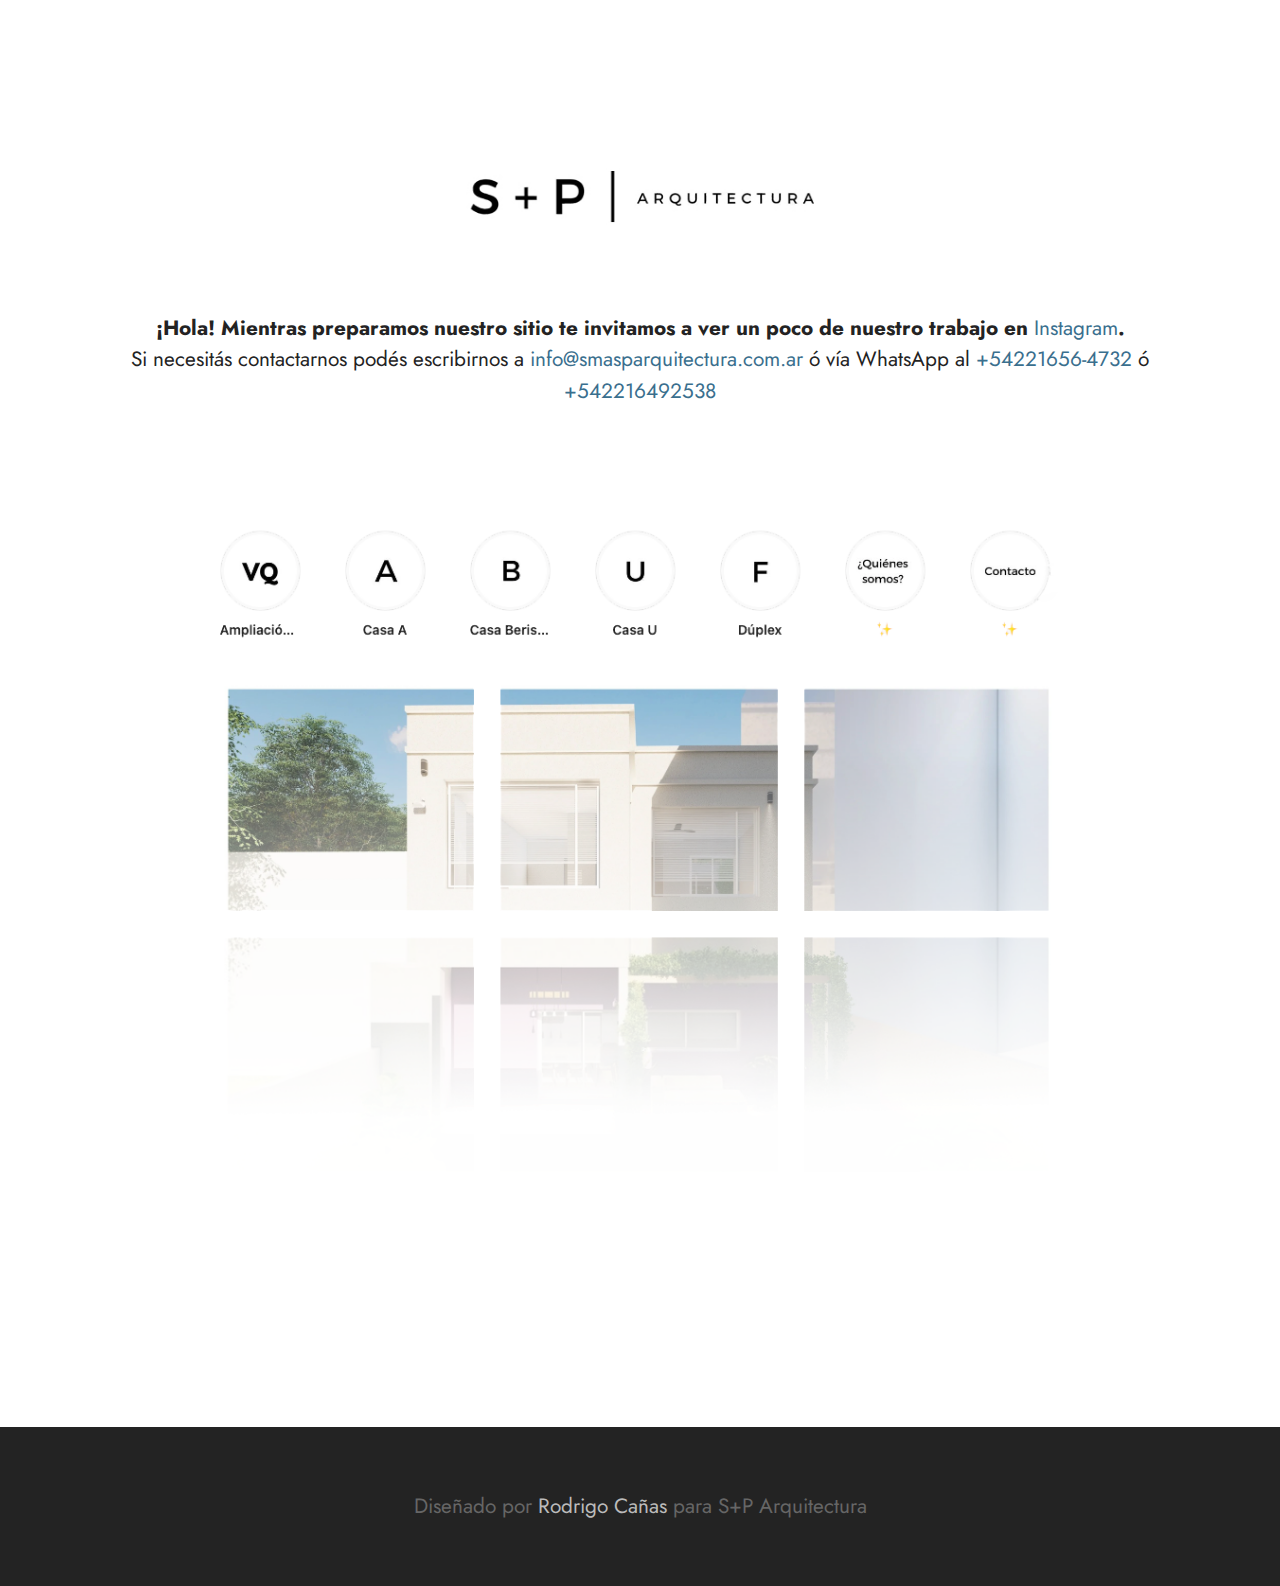
==== commit 5878b992: "Add files via upload" ====
--- a/index.html
+++ b/index.html
@@ -60,7 +60,7 @@
         <div class="row justify-content-center">
             <div class="title col-md-12 col-lg-12">
                 
-                <h4 class="mbr-section-subtitle align-center mbr-fonts-style mb-4 display-7"><strong>¡Hola! Mientras preparamos nuestro sitio te invitamos a ver un poco de nuestro trabajo en </strong><a href="https://www.instagram.com/s.mas.p.arquitectura/" class="text-secondary" style="">Instagram</a><strong>.</strong><br>Si necesitás contactarnos podés escribirnos a <a href="mailto:info@smasparquitectura.com.ar" class="text-secondary">info@smasparquitectura.com.ar</a> ó vía WhatsApp al +54221656-4732</h4>
+                <h4 class="mbr-section-subtitle align-center mbr-fonts-style mb-4 display-7"><strong>¡Hola! Mientras preparamos nuestro sitio te invitamos a ver un poco de nuestro trabajo en </strong><a href="https://www.instagram.com/s.mas.p.arquitectura/" class="text-secondary" style="">Instagram</a><strong>.</strong><br>Si necesitás contactarnos podés escribirnos a <a href="mailto:info@smasparquitectura.com.ar" class="text-secondary">info@smasparquitectura.com.ar</a> ó vía WhatsApp al <a href="https://wa.me/542216564732" class="text-secondary">+54221656-4732</a> ó <a href="https://wa.me/542216492538" class="text-secondary">+542216492538</a></h4>
                 
             </div>
         </div>
